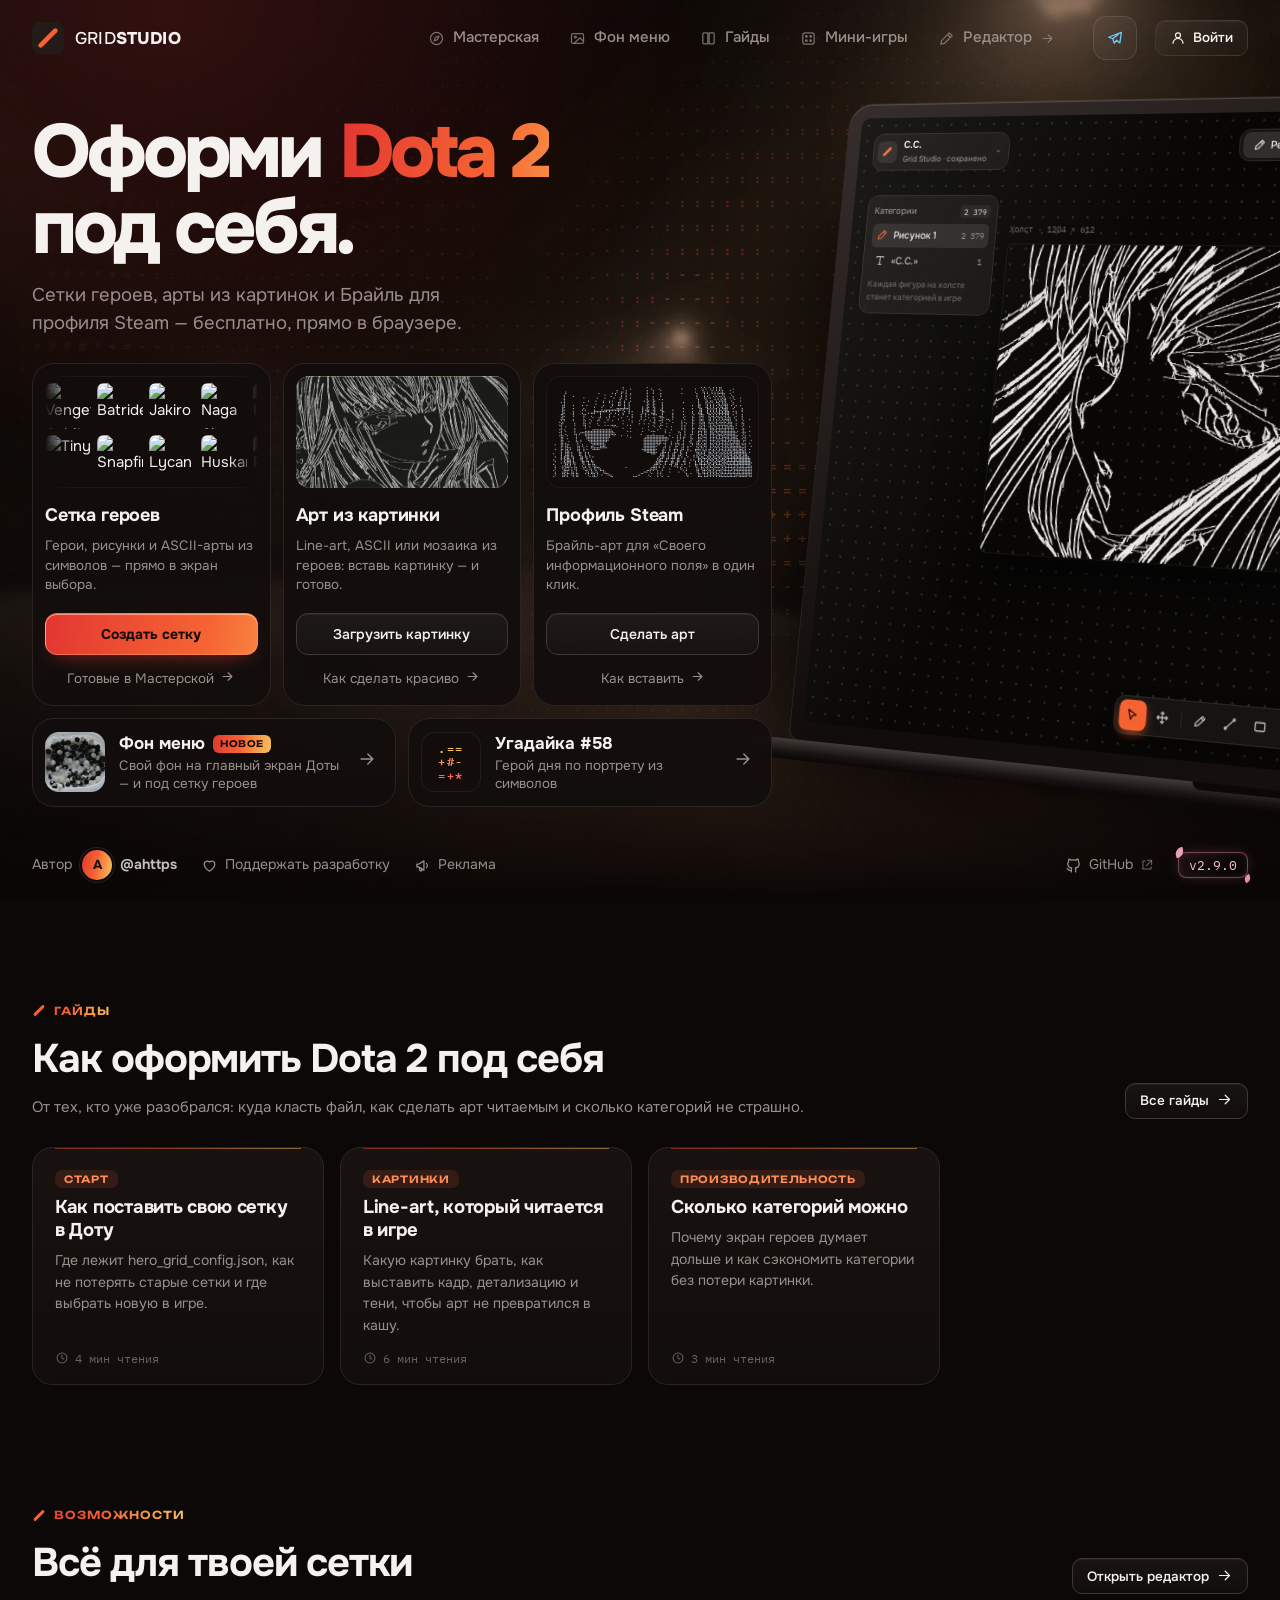
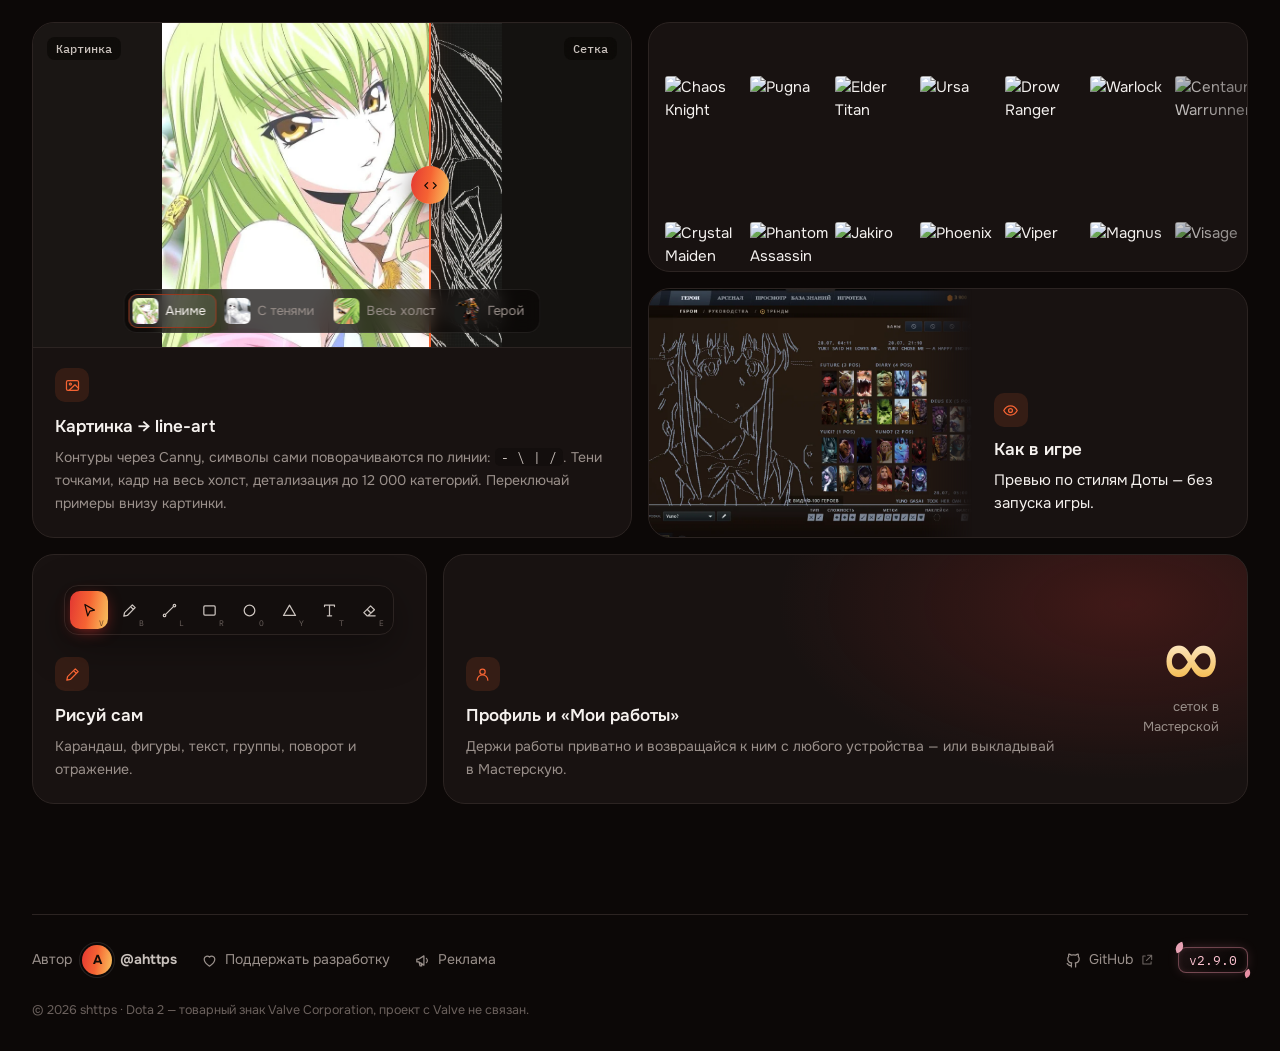
==== index.html @ 9828fe67 "Фон меню: новый дизайн в стиле сайта — шаги в шапке, наклон и свет экрана, живая зона для файла, ани" ====
<!doctype html>
<html lang="ru">
<head>
<meta charset="utf-8">
<meta name="viewport" content="width=device-width, initial-scale=1">
<title>Grid Studio — оформи Dota 2 под себя</title>
<meta name="description" content="Grid Studio — сетки героев Dota 2, арты из картинок и Брайль для профиля Steam. Бесплатно, прямо в браузере. Мастерская сеток и фонов от игроков, гайды и «Угадайка» героя дня.">
<meta name="theme-color" content="#0e0a09">
<meta property="og:title" content="Grid Studio — оформи Dota 2 под себя">
<meta property="og:description" content="Сетки героев, line-art из картинок, Мастерская сеток и фонов, гайды и «Угадайка» героя дня.">
<meta property="og:type" content="website">
<meta property="og:image" content="https://shttps.github.io/GridPainter/docs/ingame.webp">
<link rel="icon" href="logo.svg" type="image/svg+xml">
<link rel="preload" href="docs/hero-art.webp" as="image" fetchpriority="high">
<link rel="preconnect" href="https://fonts.googleapis.com">
<link rel="stylesheet" href="https://fonts.googleapis.com/css2?family=Onest:wght@400;500;600;700;800&family=IBM+Plex+Mono:wght@400;500;600;700&family=Unbounded:wght@500;600;700&display=swap">
<link rel="stylesheet" href="site.css?v=60">
</head>
<body data-page="home">

<!-- первый экран: слева заголовок и разделы сайта, справа — редактор на наклонённом ноутбуке -->
<section class="landing" id="hero">
  <!-- фон: видео (фон из Мастерской «На главную» или туман), цветные сполохи темы, поле ASCII-символов, которое переливается волнами и светится у курсора, зерно, виньетка -->
  <div class="hero-bg" aria-hidden="true">
    <div class="bg-media" id="heroMedia"><video src="docs/hero-bg.webm" poster="docs/hero-bg.webp" muted loop playsinline preload="none"></video></div>
    <div class="aurora au-1"></div><div class="aurora au-2"></div><div class="aurora au-3"></div>
    <canvas class="bg-glyphs" id="bgGlyphs"></canvas>
    <div class="bg-grain"></div>
    <div class="bg-vignette"></div>
  </div>

  <div class="wrap landing-grid">
    <div class="landing-copy">
      <h1><span class="w">Оформи</span> <span class="w grad">Dota&nbsp;2</span><br><span class="w">под</span> <span class="w">себя.</span></h1>
      <p class="lead">Сетки героев, арты из картинок и Брайль для профиля Steam — бесплатно, прямо в браузере.</p>

      <div class="fcards">
        <article class="fcard" style="--d:.35s">
          <div class="fc-media fc-faces-grid" id="fcFacesGrid" aria-hidden="true"></div>
          <b>Сетка героев</b>
          <span>Герои, рисунки и ASCII-арты из символов — прямо в экран выбора.</span>
          <a class="btn primary block" href="editor.html">Создать сетку</a>
          <a class="fc-more" href="workshop.html">Готовые в Мастерской <span data-icon="arrow"></span></a>
        </article>
        <article class="fcard" style="--d:.42s">
          <div class="fc-media fc-lineart" id="fcLineart" aria-hidden="true"><span class="fl-slide on"><img src="docs/art-cc-src.webp" alt=""><img class="out" src="docs/art-cc-out.webp" alt=""></span><span class="fl-slide"><img src="docs/art-white-src.webp" alt="" loading="lazy"><img class="out" src="docs/art-white-out.webp" alt="" loading="lazy"></span><span class="fl-slide"><img src="docs/lineart-src.webp" alt="" loading="lazy"><img class="out" src="docs/lineart-out.webp" alt="" loading="lazy"></span><span class="fl-slide"><img src="docs/art-u1-src.webp" alt="" loading="lazy"><img class="out" src="docs/art-u1-out.webp" alt="" loading="lazy"></span><span class="fl-slide"><img src="docs/art-u2-src.webp" alt="" loading="lazy"><img class="out" src="docs/art-u2-out.webp" alt="" loading="lazy"></span><span class="fl-slide"><img src="docs/art-u3-src.webp" alt="" loading="lazy"><img class="out" src="docs/art-u3-out.webp" alt="" loading="lazy"></span><span class="fl-slide"><img src="docs/art-u4-src.webp" alt="" loading="lazy"><img class="out" src="docs/art-u4-out.webp" alt="" loading="lazy"></span><span class="fl-slide"><img src="docs/art-u5-src.webp" alt="" loading="lazy"><img class="out" src="docs/art-u5-out.webp" alt="" loading="lazy"></span></div>
          <b>Арт из картинки</b>
          <span>Line-art, ASCII или мозаика из героев: вставь картинку — и готово.</span>
          <a class="btn block" href="editor.html?import">Загрузить картинку</a>
          <a class="fc-more" href="guides.html#lineart">Как сделать красиво <span data-icon="arrow"></span></a>
        </article>
        <article class="fcard" style="--d:.49s">
          <div class="fc-media fc-braille" aria-hidden="true"><canvas id="fcBraille"></canvas></div>
          <b>Профиль Steam</b>
          <span>Брайль-арт для «Своего информационного поля» в один клик.</span>
          <a class="btn block" href="editor.html?steam">Сделать арт</a>
          <a class="fc-more" href="guides.html#steam">Как вставить <span data-icon="arrow"></span></a>
        </article>
      </div>

      <!-- вторая строка панелей: новое — фоны главного меню — и «Угадайка» дня -->
      <div class="frow">
        <a class="fwide" href="background.html" style="--d:.56s">
          <span class="wc-art wc-bg" id="wcBg" aria-hidden="true"></span>
          <span class="wc-text"><b>Фон меню <em>новое</em></b><small>Свой фон на главный экран Доты — и под сетку героев</small></span>
          <span class="wc-go" data-icon="arrow"></span>
        </a>
        <a class="fwide" href="game.html" id="gameCard" style="--d:.62s">
          <span class="wc-art gc-art" aria-hidden="true"><i>.:+</i><i>=#@</i><i>-*%</i></span>
          <span class="wc-text"><b id="gameTitle">Угадайка</b><small id="gameSub">Герой дня по портрету из символов</small></span>
          <span class="wc-go" data-icon="arrow"></span>
        </a>
      </div>
    </div>

    <div class="landing-device" id="scene">
      <div class="laptop">
        <div class="lt-lid">
          <!-- экран: редактор в его нынешнем виде, собранный разметкой (чёткий на любом экране и в цветах темы) -->
          <div class="lt-screen">
            <div class="mock" id="mock" role="img" aria-label="Редактор Grid Studio: line-art из аниме-арта на холсте сетки героев, 11 821 категория">
              <div class="mk-label">Холст · 1204 × 612</div>
              <div class="mk-sheet"><img src="docs/hero-art.webp" alt="" width="1686" height="857" fetchpriority="high"><i class="mk-scan"></i></div>
              <div class="mk-pill mk-brand"><i class="mk-logo"></i><span><b>C.C.</b><small>Grid Studio · <em>сохранено</em></small></span><i class="mk-chev" data-icon="chev"></i></div>
              <div class="mk-pill mk-seg"><span class="on" data-icon="pencil">Редактор</span><span data-icon="eye">В игре</span></div>
              <div class="mk-right"><span class="mk-pill mk-sq" data-icon="search"></span><span class="mk-pill mk-btn" data-icon="upload">В Мастерскую</span><span class="mk-btn pri" data-icon="download">Экспорт</span></div>
              <div class="mk-pill mk-layers">
                <div class="mk-h">Категории <b id="mkCount">0</b></div>
                <div class="mk-row on" data-icon="pencil">Рисунок 1<b id="mkCount2">0</b></div>
                <div class="mk-row" data-icon="text">«C.C.»<b>1</b></div>
                <p>Каждая фигура на холсте станет категорией в игре</p>
              </div>
              <div class="mk-pill mk-insp">
                <div class="mk-h">Импорт · Line-art</div>
                <div class="mk-chips"><span>2k</span><span>5k</span><span>8k</span><span class="on">12k</span></div>
                <div class="mk-sl"><span>Сглаживание</span><i style="--v:.42"></i></div>
                <div class="mk-sl"><span>Резкость</span><i style="--v:.3"></i></div>
                <div class="mk-sl"><span>Тени точками</span><i style="--v:0"></i></div>
                <div class="mk-add" data-icon="plus">Добавить на холст</div>
              </div>
              <div class="mk-pill mk-dock"><span class="on" data-icon="cursor"></span><span data-icon="hand"></span><b></b><span data-icon="pencil"></span><span data-icon="line"></span><span data-icon="rect"></span><span data-icon="ellipse"></span><span data-icon="triangle"></span><span data-icon="eraser"></span><b></b><span data-icon="text"></span><span data-icon="heroes"></span></div>
            </div>
          </div>
        </div>
        <div class="lt-base"></div>
      </div>
      <a class="random-grid" id="randomGrid" href="workshop.html" hidden></a>
    </div>
  </div>

  <a class="hero-credit" id="heroCredit" hidden></a>
  <div class="wrap bottom-bar" data-bottom-bar></div>
</section>

<!-- сетки игроков — живой контент сайта -->
<section class="section wrap" id="community">
  <div class="section-head" data-reveal>
    <div><span class="kicker">Мастерская</span><h2>Свежие сетки игроков</h2><p>Открой любую в редакторе, доработай под себя — или выложи свою.</p></div>
    <div class="head-actions">
      <a class="btn sm" href="editor.html?publish"><span data-icon="upload"></span>Выложить свою</a>
      <a class="btn sm" href="workshop.html">Вся Мастерская <span data-icon="arrow"></span></a>
    </div>
  </div>
  <div class="cards" id="latest"></div>
</section>

<section class="section wrap">
  <div class="section-head" data-reveal>
    <div><span class="kicker">Гайды</span><h2>Как оформить Dota 2 под себя</h2><p>От тех, кто уже разобрался: куда класть файл, как сделать арт читаемым и сколько категорий не страшно.</p></div>
    <a class="btn sm" href="guides.html">Все гайды <span data-icon="arrow"></span></a>
  </div>
  <div class="guide-cards" id="guideTeaser"></div>
</section>

<section class="section wrap">
  <div class="section-head" data-reveal>
    <div><span class="kicker">Возможности</span><h2>Всё для твоей сетки</h2></div>
    <a class="btn sm" href="editor.html">Открыть редактор <span data-icon="arrow"></span></a>
  </div>
  <div class="bento">
    <article class="tile t-compare" data-reveal>
      <div class="compare" id="compare" style="--pos:50%">
        <img class="before" src="docs/art-cc-src.webp" alt="Исходная картинка" width="735" height="702" loading="lazy">
        <img class="after" src="docs/art-cc-out.webp" alt="Она же в виде line-art из символов сетки" width="980" height="936" loading="lazy">
        <div class="cmp-picks" id="cmpPicks" role="tablist" aria-label="Примеры артов">
          <button class="on" data-src="docs/art-cc-src.webp" data-out="docs/art-cc-out.webp" title="Контуры, 12k категорий"><img src="docs/art-cc-src.webp" alt="" loading="lazy">Аниме</button>
          <button data-src="docs/art-white-src.webp" data-out="docs/art-white-out.webp" title="Контуры и тени точками, 12k категорий"><img src="docs/art-white-src.webp" alt="" loading="lazy">С тенями</button>
          <button data-src="docs/art-cc2-src.webp" data-out="docs/hero-art.webp" title="Кадр на весь холст 1204 × 612, 12k категорий"><img src="docs/art-cc2-src.webp" alt="" loading="lazy">Весь холст</button>
          <button data-src="docs/lineart-src.webp" data-out="docs/lineart-out.webp" title="Рендер героя"><img src="docs/lineart-src.webp" alt="" loading="lazy">Герой</button>
        </div>
        <span class="cmp-line"><span class="cmp-knob" data-icon="swap"></span></span>
        <span class="cmp-tag l">Картинка</span><span class="cmp-tag r">Сетка</span>
        <input type="range" min="0" max="100" value="50" aria-label="Сравнить картинку и результат">
      </div>
      <div class="tile-text"><span class="tile-ico" data-icon="image"></span><b>Картинка → line-art</b><span>Контуры через Canny, символы сами поворачиваются по линии: <code>- \ | /</code>. Тени точками, кадр на весь холст, детализация до 12 000 категорий. Переключай примеры внизу картинки.</span></div>
    </article>
    <article class="tile t-mosaic" data-reveal style="--d:.08s">
      <div class="mosaic" id="mosaic" aria-hidden="true"></div>
      <div class="tile-text"><span class="tile-ico" data-icon="grid"></span><b>Мозаика из героев</b><span>Каждая клетка — портрет, подобранный по цвету.</span></div>
    </article>
    <article class="tile t-ingame" data-reveal style="--d:.16s">
      <!-- экран «Герои» Доты разметкой; в центре — случайные работы из Мастерской (сменяют друг друга), пока они грузятся или Мастерская молчит — снимок из игры -->
      <div class="tile-img ig" id="igView" aria-hidden="true">
        <img class="ig-fallback" src="docs/ingame.webp" alt="" loading="lazy">
        <div class="ig-screen">
          <div class="ig-top"><i class="ig-logo"></i><span class="on">ГЕРОИ</span><span>АРСЕНАЛ</span><span>ПРОСМОТР</span><span>БАЗА ЗНАНИЙ</span><span>ИГРОТЕКА</span></div>
          <div class="ig-crumbs"><span>ГЕРОИ</span><i>/</i><span>РУКОВОДСТВА</span><i>/</i><span>ТРЕНДЫ</span></div>
          <div class="ig-bans"><small>БАНЫ</small><i></i><i></i><i></i><i></i></div>
          <div class="ig-stage" id="igStage"></div>
          <div class="ig-hidden" id="igHidden" hidden></div>
          <div class="ig-bar"><span class="ig-sort"><small>СОРТИРОВКА:</small><b>Моя сетка</b></span><span class="ig-filters"><small>ТИП</small><small>СЛОЖНОСТЬ</small><small>МЕТКИ</small><small>НАКЛЕЙКИ</small></span></div>
          <div class="ig-slots"><i></i><i></i><i></i><i></i><i></i></div>
          <div class="ig-chat">(Группа): Введите сообщение или символ «/» для команд</div>
          <div class="ig-play">ИГРАТЬ</div>
        </div>
      </div>
      <div class="tile-text"><span class="tile-ico" data-icon="eye"></span><b>Как в игре</b><span>Превью по стилям Доты — без запуска игры.</span><a class="ig-cap" id="igCap" hidden></a></div>
    </article>
    <article class="tile t-tools" data-reveal style="--d:.08s">
      <div class="tools" id="toolsDemo" aria-hidden="true">
        <i class="tools-ind"></i>
        <span class="on" data-icon="cursor"><kbd>V</kbd></span><span data-icon="pencil"><kbd>B</kbd></span><span data-icon="line"><kbd>L</kbd></span><span data-icon="rect"><kbd>R</kbd></span><span data-icon="ellipse"><kbd>O</kbd></span><span data-icon="triangle"><kbd>Y</kbd></span><span data-icon="text"><kbd>T</kbd></span><span data-icon="eraser"><kbd>E</kbd></span>
      </div>
      <div class="tile-text"><span class="tile-ico" data-icon="brush"></span><b>Рисуй сам</b><span>Карандаш, фигуры, текст, группы, поворот и отражение.</span></div>
    </article>
    <article class="tile t-catalog" data-reveal style="--d:.16s">
      <div class="big-num"><b id="catNum">—</b><span>сеток в Мастерской</span></div>
      <div class="tile-text"><span class="tile-ico" data-icon="user"></span><b>Профиль и «Мои работы»</b><span>Держи работы приватно и возвращайся к ним с любого устройства — или выкладывай в Мастерскую.</span></div>
      <a class="tile-link" href="workshop.html" aria-label="Открыть Мастерскую"></a>
    </article>
  </div>
</section>

<footer class="wrap site-foot">
  <div class="bottom-bar" data-bottom-bar></div>
  <span class="foot-note">© 2026 shttps · Dota 2 — товарный знак Valve Corporation, проект с Valve не связан.</span>
</footer>

<div class="modal-root" id="modalRoot"></div>
<div class="toasts" id="toasts"></div>
<script src="heroes.js?v=37"></script>
<script src="config.js?v=41"></script>
<script src="auth.js?v=38"></script>
<script src="gridrender.js?v=37"></script>
<script src="catalog-api.js?v=43"></script>
<script src="braille-arts.js?v=1"></script>
<script src="achievements.js?v=2"></script>
<script src="site.js?v=75"></script>
</body>
</html>
---- site.css ----
/* Dota 2 Grid Studio — сайт: главная, каталог, гайды, «Угадайка», профиль.
   Тёмный «графит» и градиент «Огня» из трёх цветов (c1 → c2 → c3). */
:root {
  --h: 35;                                  /* оттенок графита */
  --c1: oklch(0.6 0.21 27);                 /* кровавый красный */
  --c2: oklch(0.68 0.19 38);                /* оранжевый штрих */
  --c3: oklch(0.84 0.13 82);                /* золото */
  --accent-hi: oklch(0.76 0.16 45);
  --accent-line: oklch(0.47 0.13 36);
  --accent-ink: #160b07;
  --bg: oklch(0.14 0.008 var(--h));
  --bg-2: oklch(0.17 0.009 var(--h));
  --card: oklch(0.19 0.01 var(--h));
  --card-2: oklch(0.235 0.011 var(--h));
  --line: oklch(0.27 0.012 var(--h));
  --line-strong: oklch(0.35 0.014 var(--h));
  --ink: oklch(0.96 0.006 60);
  --ink-2: oklch(0.82 0.012 60);
  --muted: oklch(0.66 0.014 50);
  --faint: oklch(0.5 0.014 45);
  --dot: oklch(0.32 0.014 var(--h));
  --red: var(--c1);
  --accent: var(--c2);
  --gold: var(--c3);
  --accent-soft: color-mix(in oklab, var(--c2) 13%, transparent);
  --grad: linear-gradient(100deg, var(--c1) 0%, var(--c2) 48%, var(--c3) 100%);
  --heart: oklch(0.7 0.19 15);
  --ok: oklch(0.78 0.15 150);
  --danger: oklch(0.68 0.17 30);
  --r: 16px;
  --nav-h: 76px;
  --ease: cubic-bezier(.2, .8, .2, 1);
  --spring: cubic-bezier(.34, 1.4, .64, 1);
  --font: "Onest", "Segoe UI", system-ui, sans-serif;
  --mono: "IBM Plex Mono", "JetBrains Mono", Consolas, monospace;
  --disp: "Unbounded", "Onest", "Segoe UI", sans-serif;      /* заглавные метки: «Мозаика · 3 302 категории», «Мастерская», бейджи */
  color-scheme: dark;
}
* { box-sizing: border-box; }
[hidden] { display: none !important; }
html { background: var(--bg); scroll-behavior: smooth; }
body { margin: 0; min-height: 100vh; background: var(--bg); color: var(--ink); font: 15px/1.55 var(--font); -webkit-font-smoothing: antialiased; overflow-x: hidden; }
a { color: inherit; }
button, input, select, textarea { font: inherit; color: inherit; }
button:focus { outline: none; }
:focus-visible { outline: 2px solid var(--accent); outline-offset: 3px; border-radius: 6px; }
::selection { background: color-mix(in oklab, var(--c1) 40%, transparent); }
@media (prefers-reduced-motion: reduce) { html { scroll-behavior: auto; } *, *::before, *::after { animation-duration: .01ms !important; animation-iteration-count: 1 !important; transition-duration: .01ms !important; } }
.wrap { width: min(1240px, 100% - 64px); margin: 0 auto; }
.i { width: 17px; height: 17px; flex: none; fill: none; stroke: currentColor; stroke-width: 1.75; stroke-linecap: round; stroke-linejoin: round; }

/* ---------- знак ---------- */
.mk-bg { fill: #221b18; }
.mk-dot { fill: oklch(0.55 0.02 45); }
.mk-stroke { stroke: var(--accent); stroke-linecap: round; fill: none; }

/* ---------- меню сверху: знак слева, разделы и вход справа; при прокрутке — стеклянная полоса ---------- */
.navbar { position: fixed; z-index: 50; top: 0; left: 0; right: 0; border-bottom: 1px solid transparent; animation: navIn .7s var(--ease) both; transition: background .3s, border-color .3s, box-shadow .3s; }
@keyframes navIn { from { opacity: 0; transform: translateY(-14px); } }
.navbar.scrolled { background: oklch(0.14 0.007 var(--h) / .86); -webkit-backdrop-filter: blur(18px) saturate(1.4); backdrop-filter: blur(18px) saturate(1.4); border-bottom-color: oklch(1 0 0 / .07); box-shadow: 0 12px 40px -24px rgba(0, 0, 0, .9); }
/* тонкая полоска градиента Доты по нижнему краю, когда меню прилипло */
.navbar::after { content: ""; position: absolute; left: 0; right: 0; bottom: -1px; height: 1px; background: linear-gradient(90deg, transparent, color-mix(in oklab, var(--c1) 50%, transparent), color-mix(in oklab, var(--c3) 40%, transparent), transparent); opacity: 0; transition: opacity .3s; }
.navbar.scrolled::after { opacity: 1; }
.nav-pill { position: relative; display: flex; align-items: center; gap: 10px; width: min(1320px, 100% - 64px); height: var(--nav-h); margin: 0 auto; transition: height .3s var(--ease); }
.navbar.scrolled .nav-pill { height: 62px; }
.logo { display: flex; align-items: center; gap: 11px; text-decoration: none; font: 500 17px/1 var(--font); letter-spacing: .01em; text-transform: uppercase; white-space: nowrap; }
.logo b { font-weight: 800; }
.logo svg { width: 32px; height: 32px; flex: none; overflow: visible; transition: transform .55s var(--spring), filter .4s var(--ease); }
.logo .mk-bg { transition: fill .4s var(--ease); }
.logo .mk-stroke { stroke-width: 7; stroke-dasharray: 32; animation: strokeIn .8s var(--ease) .3s both; transition: stroke .4s; }
/* наведение на логотип: знак подпрыгивает с поворотом и загорается, штрих перерисовывается, по надписи пробегает блик */
.logo:hover svg { transform: rotate(-14deg) scale(1.14); filter: drop-shadow(0 0 12px color-mix(in oklab, var(--accent) 60%, transparent)); }
.logo:hover .mk-bg { fill: #2e221c; }
.logo:hover .mk-stroke { stroke: var(--accent-hi); animation: strokeRedraw .6s var(--ease); }
.logo:active svg { transform: rotate(-14deg) scale(1.02); transition-duration: .15s; }
.logo span { background: linear-gradient(100deg, var(--ink) 42%, var(--accent-hi) 50%, var(--ink) 58%) 100% 0 / 260% 100% no-repeat; -webkit-background-clip: text; background-clip: text; color: transparent; transition: letter-spacing .5s var(--ease); }
.logo:hover span { letter-spacing: .04em; animation: logoShine .9s var(--ease); }
@keyframes logoShine { from { background-position: 100% 0; } to { background-position: 0 0; } }
@media (prefers-reduced-motion: reduce) { .logo svg, .logo span { transition: none; animation: none !important; } .logo:hover svg { transform: none; } }
.nav-links { position: relative; display: flex; align-items: center; gap: 2px; margin-left: auto; }
.nav-links a { position: relative; z-index: 1; display: flex; align-items: center; gap: 8px; height: 40px; padding: 0 14px; border-radius: 11px; color: var(--muted); text-decoration: none; font-size: 15px; font-weight: 500; white-space: nowrap; transition: color .2s; }
.nav-links a .i { width: 17px; height: 17px; opacity: .75; transition: transform .35s var(--spring), color .2s, opacity .2s; }
.nav-links a:hover, .nav-links a[aria-current] { color: var(--ink); }
.nav-links a:hover .i { transform: rotate(-8deg) scale(1.1); opacity: 1; }
.nav-links a[aria-current] .i { color: var(--accent-hi); opacity: 1; }
.nav-links a.nav-studio .i:last-child { width: 15px; height: 15px; transform: none; transition: transform .25s var(--ease); }
.nav-links a.nav-studio:hover .i:last-child { transform: translateX(3px); }
/* подсветка переезжает под ссылку под курсором и возвращается к текущей странице */
.nav-hl { position: absolute; z-index: 0; left: 0; top: 0; height: 40px; width: 0; border-radius: 11px; background: oklch(1 0 0 / .06); opacity: 0; transition: transform .45s var(--spring), width .45s var(--spring), opacity .2s; pointer-events: none; }
.nav-hl::after { content: ""; position: absolute; left: 32%; right: 32%; bottom: -6px; height: 2px; border-radius: 2px; background: var(--grad); box-shadow: 0 0 10px color-mix(in oklab, var(--c2) 80%, transparent); }
.nav-badge { min-width: 20px; height: 18px; padding: 0 6px; display: inline-grid; place-items: center; border-radius: 9px; background: var(--accent-soft); color: var(--accent-hi); font: 600 9.5px var(--disp); letter-spacing: .02em; }
.nav-acc { display: flex; align-items: center; margin-left: 8px; }
/* Telegram: чат и новости — таблетка в тон меню, рядом с «Войти» */
.nav-tg { display: inline-flex; align-items: center; gap: 9px; height: 44px; padding: 0 14px; margin-left: 14px; border-radius: 13px; border: 1px solid oklch(1 0 0 / .1); background: oklch(1 0 0 / .035); color: var(--ink-2); text-decoration: none; font-size: 14.5px; font-weight: 550; white-space: nowrap; transition: border-color .2s, background .2s, color .2s, transform .25s var(--spring); }
.nav-tg .i { width: 18px; height: 18px; color: oklch(0.8 0.11 232); transition: transform .35s var(--spring); }
.nav-tg:hover { color: var(--ink); border-color: oklch(0.8 0.11 232 / .45); background: oklch(0.8 0.11 232 / .09); transform: translateY(-1px); }
.nav-tg:hover .i { transform: translate(2px, -2px) rotate(-8deg); }
@media (max-width: 1360px) { .nav-tg { padding: 0; width: 44px; justify-content: center; } .nav-tg span { display: none; } }
.nav-acc .btn .i { width: 16px; height: 16px; }
.nav-login { height: 44px; padding: 0 20px; border-radius: 13px; background: oklch(0.2 0.009 var(--h) / .8); border-color: oklch(1 0 0 / .12); font-weight: 600; font-size: 15px; }
.nav-user { display: flex; align-items: center; gap: 9px; height: 44px; padding: 0 16px 0 5px; border-radius: 99px; border: 1px solid oklch(1 0 0 / .1); background: oklch(1 0 0 / .04); color: var(--ink); text-decoration: none; font-size: 14.5px; font-weight: 600; transition: border-color .2s, background .2s; }
.nav-user:hover, .nav-user.on { border-color: var(--accent-line); background: var(--accent-soft); }
.nav-user .ava { width: 34px; height: 34px; }
.nav-user .nav-nick { max-width: 140px; overflow: hidden; text-overflow: ellipsis; white-space: nowrap; }
.nav-burger { display: none; width: 44px; height: 44px; border: 0; border-radius: 12px; background: oklch(1 0 0 / .06); cursor: pointer; flex-direction: column; align-items: center; justify-content: center; gap: 5px; }
.nav-burger i { display: block; width: 16px; height: 1.75px; border-radius: 2px; background: var(--ink); transition: transform .3s var(--ease); }
.navbar.open .nav-burger i:first-child { transform: translateY(3.4px) rotate(45deg); }
.navbar.open .nav-burger i:last-child { transform: translateY(-3.4px) rotate(-45deg); }
/* аватар: картинка или первая буква ника на градиенте */
.ava, .sh-ava, .pf-ava { position: relative; display: inline-grid; place-items: center; flex: none; width: 32px; height: 32px; border-radius: 50%; overflow: hidden; background: var(--grad); color: var(--accent-ink); font-weight: 750; font-size: 13px; }
.ava img, .sh-ava img, .pf-ava img { width: 100%; height: 100%; object-fit: cover; display: block; }

/* ---------- кнопки ---------- */
.btn { display: inline-flex; align-items: center; justify-content: center; gap: 9px; height: 42px; padding: 0 18px; border-radius: 12px; border: 1px solid var(--line-strong); background: linear-gradient(180deg, oklch(1 0 0 / .05), oklch(1 0 0 / .02)); color: var(--ink); font-size: 14px; font-weight: 550; line-height: 1; text-decoration: none; cursor: pointer; white-space: nowrap; box-shadow: inset 0 1px 0 oklch(1 0 0 / .05); transition: background .15s, border-color .15s, transform .2s var(--spring), box-shadow .25s, color .15s; }
.btn:hover { background: linear-gradient(180deg, oklch(1 0 0 / .09), oklch(1 0 0 / .04)); border-color: oklch(0.5 0.016 40); transform: translateY(-1px); }
.btn:active { transform: translateY(0) scale(.98); }
.btn:focus-visible { outline: 2px solid var(--accent-hi); outline-offset: 3px; border-radius: 12px; }
.btn.primary { position: relative; background: var(--grad); background-size: 160% 100%; background-position: 0 0; color: var(--accent-ink); border-color: oklch(0.78 0.14 50 / .55); font-weight: 700;
  box-shadow: inset 0 1px 0 oklch(1 0.05 80 / .45), 0 8px 22px -12px color-mix(in oklab, var(--c1) 90%, transparent); transition: background-position .5s var(--ease), transform .2s var(--spring), box-shadow .25s; }
.btn.primary:hover { background: var(--grad); background-size: 160% 100%; background-position: 100% 0; border-color: oklch(0.85 0.13 60 / .7); box-shadow: inset 0 1px 0 oklch(1 0.05 80 / .55), 0 12px 28px -10px color-mix(in oklab, var(--c1) 100%, transparent); transform: translateY(-1px); }
.btn.primary:active { transform: translateY(0) scale(.98); }
.btn.glass { background: oklch(1 0 0 / .045); border-color: oklch(1 0 0 / .1); -webkit-backdrop-filter: blur(10px); backdrop-filter: blur(10px); }
.btn.glass:hover { background: oklch(1 0 0 / .08); border-color: oklch(1 0 0 / .18); }
.btn.sm { height: 36px; padding: 0 14px; font-size: 13.5px; border-radius: 10px; gap: 7px; }
.btn.ghost { border-color: transparent; background: transparent; }
.btn.ghost:hover { background: oklch(1 0 0 / .05); }
.btn:disabled { opacity: .45; pointer-events: none; }
.btn.on { color: var(--heart); border-color: oklch(0.7 0.19 15 / .4); background: oklch(0.7 0.19 15 / .08); }
.btn .ico-box { display: grid; place-items: center; width: 24px; height: 24px; border-radius: 7px; transition: transform .35s var(--spring); }
.btn:hover .ico-box { transform: rotate(-8deg) scale(1.08); }
.btn.primary .ico-box { background: oklch(0.2 0.05 30 / .16); }
.btn:not(.primary) .ico-box { background: oklch(1 0 0 / .07); }
.btn .i { transition: transform .25s var(--ease); }
.btn:hover > .i:last-child:not(:first-child) { transform: translateX(3px); }

/* ---------- первый экран: слева заголовок и разделы, справа ноутбук с редактором ---------- */
.landing { position: relative; min-height: max(760px, 100vh); display: flex; flex-direction: column; padding-top: var(--nav-h); overflow: hidden; }
.hero-bg { position: absolute; inset: 0; pointer-events: none; overflow: hidden; }
/* фон: сполохи цветов «Огня», поле ASCII-символов (рисует site.js), зерно и виньетка.
   Сполохи — радиальные градиенты без filter: blur: их двигает видеокарта, перерисовки нет. */
.aurora { position: absolute; border-radius: 50%; will-change: transform; }
.au-1 { width: 1100px; height: 900px; left: -380px; top: -440px; background: radial-gradient(closest-side, var(--c1), transparent); opacity: .3; animation: auA 18s ease-in-out infinite alternate; }
.au-2 { width: 920px; height: 760px; right: -320px; top: -6%; background: radial-gradient(closest-side, var(--c3), transparent); opacity: .16; animation: auB 23s ease-in-out infinite alternate; }
.au-3 { width: 1300px; height: 720px; left: 18%; bottom: -440px; background: radial-gradient(closest-side, var(--c2), transparent); opacity: .2; animation: auC 27s ease-in-out infinite alternate; }
@keyframes auA { to { transform: translate(160px, 110px) scale(1.18); } }
@keyframes auB { to { transform: translate(-140px, 160px) scale(1.25); } }
@keyframes auC { to { transform: translate(-180px, -60px) scale(1.1); } }
/* видео под всем фоном: фон из Мастерской «На главную» или туман (docs/hero-bg.webm). Любой ролик
   тонируется под тему — тёплый графит, приглушено, слева темнее, чтобы заголовок читался. */
.bg-media { position: absolute; inset: 0; background: var(--bg); }
.bg-media > video, .bg-media > img { position: absolute; inset: 0; width: 100%; height: 100%; object-fit: cover; opacity: 0; transition: opacity 1.6s var(--ease);
  filter: grayscale(.4) sepia(.55) hue-rotate(-16deg) saturate(1.7) brightness(var(--bgk, .95)) contrast(1.2); }
.bg-media > .on { opacity: 1; }
/* фон из Мастерской: чуть размыт, чтобы мелкие детали не спорили с заголовком; увеличен — края размытия за экраном */
.bg-media > .feat { filter: grayscale(.4) sepia(.55) hue-rotate(-16deg) saturate(1.5) brightness(var(--bgk, .45)) contrast(1.15) blur(2px); transform: scale(1.03); }
.bg-media::after { content: ""; position: absolute; inset: 0;
  background: linear-gradient(90deg, oklch(0.14 0.008 var(--h) / .78) 0%, oklch(0.14 0.008 var(--h) / .35) 45%, transparent 75%),
    linear-gradient(180deg, oklch(0.14 0.008 var(--h) / .5) 0%, transparent 22%); }
/* сполохи над видео — тише, иначе красный забивает картинку */
.bg-media ~ .au-1 { opacity: .18; }
.bg-media ~ .au-2 { opacity: .1; }
.bg-media ~ .au-3 { opacity: .12; }
.hero-credit { position: absolute; z-index: 4; right: 24px; top: calc(var(--nav-h) + 6px); display: flex; align-items: center; gap: 6px; max-width: min(360px, 60vw); padding: 5px 11px; border-radius: 99px; background: oklch(0.14 0.008 var(--h) / .6); border: 1px solid oklch(1 0 0 / .07); color: var(--muted); font-size: 12px; text-decoration: none; backdrop-filter: blur(8px); animation: fade .6s var(--ease) both; transition: color .2s, border-color .2s; }
.hero-credit span { overflow: hidden; text-overflow: ellipsis; white-space: nowrap; }
.hero-credit .i { width: 14px; height: 14px; }
.hero-credit:hover { color: var(--ink); border-color: var(--accent-line); }
/* затухание к краям считает сам site.js — CSS-маска на анимированном холсте дорогая */
.bg-glyphs { position: absolute; inset: 0; width: 100%; height: 100%; }
/* зерно неподвижное и без mix-blend-mode: иначе браузер пересчитывает смешивание каждый кадр фона */
.bg-grain { position: absolute; inset: 0; opacity: .035; pointer-events: none;
  background-image: url("data:image/svg+xml,%3Csvg xmlns='http://www.w3.org/2000/svg' width='180' height='180'%3E%3Cfilter id='n'%3E%3CfeTurbulence type='fractalNoise' baseFrequency='.85' numOctaves='3' stitchTiles='stitch'/%3E%3C/filter%3E%3Crect width='100%25' height='100%25' filter='url(%23n)'/%3E%3C/svg%3E");
  }
.bg-vignette { position: absolute; inset: 0; background: radial-gradient(ellipse 130% 100% at 50% 35%, transparent 60%, oklch(0.09 0.008 var(--h) / .85)), linear-gradient(180deg, transparent 78%, var(--bg)); }
/* заголовок: градиент темы медленно переливается */
.landing h1 .grad { background-image: linear-gradient(100deg, var(--c1), var(--c2), var(--c3), var(--c2), var(--c1)); background-size: 300% 100%; animation: wordIn .8s var(--ease) .08s both, shine 9s ease-in-out 1s infinite alternate; }
@keyframes shine { to { background-position: 100% 0; } }
.landing-grid { position: relative; z-index: 2; flex: 1; display: grid; grid-template-columns: minmax(0, 740px) minmax(0, 1fr); gap: 48px; align-items: center; width: min(1320px, 100% - 64px); }
.landing-copy { position: relative; z-index: 3; padding: 16px 0 0; }
.landing h1 { margin: 0 0 18px; font-size: clamp(46px, 5.9vw, 88px); line-height: .94; letter-spacing: -.055em; font-weight: 800; }
.landing h1 .w { display: inline-block; animation: wordIn .8s var(--ease) both; }
.landing h1 .w:nth-child(2) { animation-delay: .08s; }
.landing h1 .w:nth-child(4) { animation-delay: .16s; }
.landing h1 .w:nth-child(5) { animation-delay: .22s; }
.lead { margin: 0 0 26px; max-width: 480px; color: var(--muted); font-size: 18.5px; line-height: 1.5; animation: rise .7s var(--ease) .28s both; }
.grad { background: var(--grad); -webkit-background-clip: text; background-clip: text; color: transparent; padding-bottom: .06em; }
.btn.lg { height: 48px; padding: 0 22px; font-size: 15px; border-radius: 14px; }
.btn.lg:focus-visible { border-radius: 14px; }
.btn.block { width: 100%; }

/* панели разделов. Стекла (backdrop-filter) нет: под панелями анимированный фон, и размытие
   пересчитывалось бы каждый кадр — главная из-за этого и лагала. Вместо него плотный фон и «прожектор» за курсором. */
.fcards { display: grid; grid-template-columns: repeat(3, minmax(0, 1fr)); gap: 12px; }
.fcard, .fwide { position: relative; isolation: isolate; border-radius: 22px; background: oklch(0.17 0.008 var(--h) / .94); border: 1px solid var(--line);
  animation: rise .7s var(--ease) var(--d, .3s) both; transition: border-color .25s, transform .35s var(--ease), box-shadow .35s var(--ease); }
.fcard::before, .fwide::before { content: ""; position: absolute; z-index: -1; inset: 0; border-radius: inherit; pointer-events: none; opacity: var(--hov, 0);
  background: radial-gradient(260px circle at var(--mx, 50%) var(--my, 0%), color-mix(in oklab, var(--c2) 16%, transparent), transparent 70%); }
.fcard::after, .fwide::after { content: ""; position: absolute; inset: -1px; border-radius: inherit; padding: 1px; pointer-events: none; opacity: var(--hov, 0);
  background: radial-gradient(200px circle at var(--mx, 50%) var(--my, 0%), var(--c3), var(--c1) 45%, transparent 75%);
  -webkit-mask: linear-gradient(#000 0 0) content-box, linear-gradient(#000 0 0); -webkit-mask-composite: xor; mask-composite: exclude; }
.fcard:hover, .fwide:hover { border-color: oklch(0.32 0.014 var(--h)); transform: translateY(-4px); box-shadow: 0 26px 50px -30px color-mix(in oklab, var(--c1) 85%, transparent); }
.fcard { display: flex; flex-direction: column; gap: 6px; padding: 12px 12px 14px; }
.fc-media { position: relative; height: 112px; margin-bottom: 8px; border-radius: 14px; overflow: hidden; background: #120d0b; transition: transform .45s var(--ease); }
.fcard:hover .fc-media { transform: scale(1.025); }
.fc-media::after { content: ""; position: absolute; inset: 0; border-radius: inherit; box-shadow: inset 0 0 0 1px oklch(1 0 0 / .05); pointer-events: none; }
.fc-faces-grid { display: flex; flex-direction: column; justify-content: center; gap: 6px; padding: 0; -webkit-mask-image: linear-gradient(90deg, transparent, #000 14%, #000 86%, transparent); mask-image: linear-gradient(90deg, transparent, #000 14%, #000 86%, transparent); }
.ff-row { overflow: hidden; }
.ff-track { display: flex; gap: 6px; width: max-content; animation: ffRun 34s linear infinite; }
.ff-row:nth-child(2) .ff-track { animation-direction: reverse; animation-duration: 40s; }
.fc-faces-grid img { flex: none; width: 46px; height: 46px; object-fit: cover; object-position: 50% 15%; border-radius: 7px; filter: saturate(.85); transition: transform .3s var(--spring), filter .2s; }
@keyframes ffRun { to { transform: translateX(calc(-50% - 3px)); } }
@media (prefers-reduced-motion: reduce) { .ff-track { animation: none; } }
.fcard:hover .fc-faces-grid img { filter: none; }
.fc-faces-grid img:hover { transform: scale(1.12); }
/* арты по очереди (порядок случайный): сначала картинка, потом по ней проходит луч и остаётся line-art */
.fl-slide { position: absolute; inset: 0; opacity: 0; transition: opacity .7s var(--ease); }
.fl-slide.on { opacity: 1; }
.fl-slide img { position: absolute; inset: 0; width: 100%; height: 100%; object-fit: cover; object-position: 50% 22%; transition: transform .6s var(--ease); }
.fl-slide .out { clip-path: inset(0 100% 0 0); }
.fl-slide.on .out { animation: flWipe 4.8s var(--ease) forwards; }
.fl-slide::after { content: ""; position: absolute; top: 0; bottom: 0; left: 0; width: 2px; background: var(--accent-hi); box-shadow: 0 0 14px 2px var(--accent-hi); opacity: 0; }
.fl-slide.on::after { animation: flScan 4.8s var(--ease) forwards; }
.fcard:hover .fl-slide img { transform: scale(1.06); }
@keyframes flWipe { 0%, 14% { clip-path: inset(0 100% 0 0); } 58%, 100% { clip-path: inset(0 0 0 0); } }
@keyframes flScan { 0%, 13.9% { left: 0; opacity: 0; } 14% { left: 0; opacity: 1; } 58% { left: calc(100% - 2px); opacity: 1; } 58.1%, 100% { left: 0; opacity: 0; } }
@media (prefers-reduced-motion: reduce) { .fl-slide .out { animation: none; clip-path: none; } .fl-slide::after { display: none; } }
.fc-braille { display: block; }
.fc-braille canvas { position: absolute; inset: 0; display: block; width: 100%; height: 100%; }
.fcard > b { font-size: 18px; font-weight: 700; letter-spacing: -.01em; }
.fcard > span { flex: 1; margin-bottom: 12px; color: var(--muted); font-size: 13.5px; line-height: 1.45; }
.fc-more { display: flex; align-items: center; justify-content: center; gap: 6px; margin-top: 8px; color: var(--muted); font-size: 13.5px; text-decoration: none; transition: color .15s; }
.fc-more .i { width: 15px; height: 15px; order: 2; transition: transform .25s var(--ease); }
.fc-more:hover { color: var(--ink); }
.fc-more:hover .i { transform: translateX(3px); }

/* вторая строка: две широкие панели — фоны меню и «Угадайка» дня */
.frow { display: grid; grid-template-columns: repeat(2, minmax(0, 1fr)); gap: 12px; margin-top: 12px; }
.fwide { display: flex; align-items: center; gap: 14px; min-width: 0; padding: 12px 18px 12px 12px; text-decoration: none; }
.wc-art { position: relative; display: grid; place-content: center; flex: none; width: 60px; height: 60px; border-radius: 14px; overflow: hidden; background: #120d0b; box-shadow: inset 0 0 0 1px oklch(1 0 0 / .06); transition: transform .4s var(--spring); }
.fwide:hover .wc-art { transform: rotate(-4deg) scale(1.06); }
.wc-text { min-width: 0; }
.wc-text b { display: flex; align-items: center; gap: 8px; font-size: 17px; font-weight: 700; white-space: nowrap; }
.wc-text b em { padding: 2px 7px; border-radius: 6px; background: var(--grad); color: var(--accent-ink); font: 600 9px/1.5 var(--disp); font-style: normal; letter-spacing: .06em; text-transform: uppercase; }
.wc-text small { display: block; color: var(--muted); font-size: 13.5px; line-height: 1.35; }
.wc-go { margin-left: auto; color: var(--muted); }
.wc-go .i { width: 20px; height: 20px; transition: transform .25s var(--ease), color .2s; }
.fwide:hover .wc-go .i { transform: translateX(4px); color: var(--ink); }
/* мини-«главное меню»: небо переливается (сдвигается слой — без перерисовки), сверху и снизу полоски интерфейса */
.wc-sky { position: absolute; top: 0; bottom: 0; left: 0; width: 200%; background: linear-gradient(100deg, oklch(0.32 0.09 280), oklch(0.45 0.16 330) 25%, oklch(0.62 0.17 40) 50%, oklch(0.45 0.16 330) 75%, oklch(0.32 0.09 280)); animation: sky 7s linear infinite; }
@keyframes sky { to { transform: translateX(-50%); } }
.wc-hud { position: absolute; left: 7px; right: 7px; top: 7px; height: 5px; border-radius: 3px; background: oklch(0.12 0.01 40 / .7); }
.wc-bg img { position: absolute; inset: 0; width: 100%; height: 100%; object-fit: cover; opacity: 0; transform: scale(1.22); transition: opacity .8s, transform 4s linear; }
.wc-bg img.on { opacity: 1; transform: scale(1); }
.wc-hud.b { top: auto; bottom: 7px; left: 32px; height: 9px; background: oklch(0.6 0.15 145 / .9); }
.gc-art { font: 600 12px/1.15 var(--mono); color: var(--gold); letter-spacing: 1.5px; text-align: center; }
.gc-art i { font-style: normal; display: block; }
.gc-art i:nth-child(2) { color: var(--accent-hi); }
.gc-art i:nth-child(3) { color: oklch(0.7 0.18 30); }

/* ноутбук: наклонён к центру и уходит за правый край, чуть поворачивается за курсором */
.landing-device { position: relative; align-self: stretch; min-height: 560px; perspective: 2400px; }
.landing-device::before { content: ""; position: absolute; left: -10%; top: 0; width: 130%; height: 100%; border-radius: 50%; background: radial-gradient(closest-side, color-mix(in oklab, var(--c2) 60%, transparent), transparent); opacity: .3; }
.laptop { position: absolute; left: 0; top: 50%; width: 1000px; transform-style: preserve-3d; transform-origin: 0 50%;
  transform: translateY(-54%) rotateY(calc(-24deg + var(--mx, 0) * 5deg)) rotateX(calc(7deg - var(--my, 0) * 4deg)) rotateZ(2.5deg); transition: transform .8s var(--ease); animation: laptopIn 1.2s var(--ease) .25s both; }
@keyframes laptopIn { from { opacity: 0; translate: 80px 30px; } }
.lt-lid { padding: 14px 14px 18px; border-radius: 24px 24px 10px 10px; background: linear-gradient(150deg, oklch(0.31 0.012 var(--h)), oklch(0.16 0.008 var(--h)) 55%, oklch(0.2 0.009 var(--h)));
  box-shadow: 0 0 0 1px oklch(1 0 0 / .08), 0 1px 0 oklch(1 0 0 / .16) inset, -40px 60px 120px -30px rgba(0, 0, 0, .95); }
.lt-screen { position: relative; aspect-ratio: 16 / 10; border-radius: 10px; overflow: hidden; background: #0f0d0c; }
.lt-screen img { display: block; width: 100%; height: 100%; object-fit: cover; }
.lt-screen::after { content: ""; position: absolute; inset: 0; pointer-events: none; background: linear-gradient(115deg, oklch(1 0 0 / .08) 0%, transparent 32%, transparent 70%, rgba(0, 0, 0, .3)); }
.lt-base { position: relative; height: 20px; margin: 0 -46px; border-radius: 4px 4px 28px 28px; background: linear-gradient(180deg, oklch(0.36 0.012 var(--h)), oklch(0.2 0.009 var(--h)) 60%, oklch(0.13 0.007 var(--h))); box-shadow: 0 34px 60px -14px rgba(0, 0, 0, .95); }
.lt-base::before { content: ""; position: absolute; left: 50%; top: 0; width: 150px; height: 7px; margin-left: -75px; border-radius: 0 0 9px 9px; background: oklch(0.14 0.007 var(--h)); }
/* экран ноутбука: редактор, собранный разметкой; размеры — от ширины экрана (cqw) */
.lt-screen { container-type: inline-size; }
.mock { position: absolute; inset: 0; overflow: hidden; font: 500 1.05cqw/1.3 var(--font); color: oklch(0.82 0.012 60);
  background: #080706 radial-gradient(oklch(0.3 0.005 60) 0.09cqw, transparent 0.11cqw) 0 0 / 1.6cqw 1.6cqw; }
.mock .i { width: 1.25em; height: 1.25em; stroke-width: 1.9; }
.mk-pill { position: absolute; display: flex; align-items: center; background: oklch(0.2 0.005 60 / .94); border: 1px solid oklch(0.28 0.005 60); border-radius: 1.1em; box-shadow: 0 1em 2.5em -1em rgba(0, 0, 0, .7); }
.mk-label { position: absolute; left: 18%; top: 17.6%; color: oklch(0.5 0.01 60); font: 0.85em var(--mono); }
.mk-sheet { position: absolute; left: 18%; top: 21%; width: 61%; aspect-ratio: 1204 / 612; border-radius: 0.5em; overflow: hidden;
  background: #0f0d0c linear-gradient(oklch(1 0 0 / .035) 1px, transparent 1px) 0 0 / 0.84% 1.64%, #0f0d0c linear-gradient(90deg, oklch(1 0 0 / .035) 1px, transparent 1px) 0 0 / 0.84% 1.64%;
  box-shadow: 0 0 0 1px oklch(1 0 0 / .06), 0 2.5em 5em -1.5em rgba(0, 0, 0, .8); }
.mk-sheet img, .mk-sheet canvas { position: absolute; inset: 0; width: 100%; height: 100%; object-fit: cover; }
.mock.drawing .mk-sheet :is(img, canvas) { animation: mkDraw 2.6s cubic-bezier(.45, 0, .2, 1) both; }
@keyframes mkDraw { from { clip-path: inset(0 100% 0 0); } to { clip-path: inset(0 0 0 0); } }
.mk-scan { position: absolute; top: 0; bottom: 0; left: 0; width: 2px; background: var(--c2); box-shadow: 0 0 1.2em 0.3em color-mix(in oklab, var(--c2) 70%, transparent); opacity: 0; }
.mock.drawing .mk-scan { animation: mkScan 2.6s cubic-bezier(.45, 0, .2, 1) both; }
@keyframes mkScan { 0% { left: 0; opacity: 1; } 92% { opacity: 1; } 100% { left: 100%; opacity: 0; } }
.mk-brand { left: 1.6%; top: 2.6%; gap: 0.7em; padding: 0.45em 0.6em 0.45em 0.45em; }
.mk-logo { width: 2.1em; height: 2.1em; border-radius: 0.6em; background: oklch(0.27 0.006 60); position: relative; }
.mk-logo::after { content: ""; position: absolute; left: 22%; right: 22%; top: 50%; height: 0.32em; margin-top: -0.16em; border-radius: 1em; background: var(--c2); transform: rotate(-45deg); }
.mk-brand b { display: block; color: oklch(0.95 0.005 60); font-weight: 650; }
.mk-brand small { color: oklch(0.62 0.01 60); font-size: 0.82em; }
.mk-brand em { font-style: normal; }
.mk-chev .i, .mk-chev { width: 1em; height: 1em; color: oklch(0.62 0.01 60); }
.mk-seg { left: 50%; top: 2.6%; transform: translateX(-50%); padding: 0.25em; gap: 0.15em; }
.mk-seg span { display: flex; align-items: center; gap: 0.4em; padding: 0.55em 1em; border-radius: 0.75em; color: oklch(0.62 0.01 60); }
.mk-seg span.on { background: oklch(0.3 0.005 60); color: oklch(0.95 0.005 60); }
.mk-right { position: absolute; right: 1.6%; top: 2.6%; display: flex; gap: 0.6em; }
.mk-right > span { position: static; display: flex; align-items: center; gap: 0.45em; height: 2.9em; padding: 0 1em; border-radius: 0.8em; }
.mk-sq { width: 2.9em; justify-content: center; padding: 0 !important; }
.mk-btn.pri { background: oklch(0.96 0.005 60); color: #141210; font-weight: 650; border: 0; }
.mk-layers { left: 1.6%; top: 13%; width: 15%; flex-direction: column; align-items: stretch; gap: 0.25em; padding: 0.9em 0.7em; }
.mk-h { display: flex; align-items: center; justify-content: space-between; margin-bottom: 0.4em; color: oklch(0.62 0.01 60); font-size: 0.92em; }
.mk-h b { padding: 0.1em 0.5em; border-radius: 0.45em; background: oklch(0.25 0.005 60); font: 500 0.9em var(--mono); color: oklch(0.8 0.01 60); }
.mk-row { display: flex; align-items: center; gap: 0.55em; padding: 0.5em 0.55em; border-radius: 0.55em; }
.mk-row b { margin-left: auto; font: 400 0.9em var(--mono); color: oklch(0.62 0.01 60); }
.mk-row.on { background: oklch(0.28 0.005 60); color: oklch(0.95 0.005 60); }
.mk-row.on .i { color: var(--c2); }
.mk-layers p { margin: 0.5em 0 0; color: oklch(0.48 0.01 60); font-size: 0.85em; line-height: 1.4; }
.mk-insp { right: 1.6%; top: 13%; width: 17.5%; flex-direction: column; align-items: stretch; gap: 0.8em; padding: 0.9em; }
.mk-chips { display: grid; grid-template-columns: repeat(4, 1fr); gap: 0.25em; padding: 0.22em; border-radius: 0.7em; background: oklch(0.25 0.005 60); }
.mk-chips span { padding: 0.4em 0; border-radius: 0.5em; text-align: center; font: 600 0.88em var(--mono); color: oklch(0.62 0.01 60); }
.mk-chips span.on { background: var(--c2); color: var(--accent-ink); box-shadow: 0 0.3em 0.9em -0.3em var(--c2); }
.mk-sl { display: flex; flex-direction: column; gap: 0.45em; font-size: 0.92em; }
.mk-sl i { position: relative; height: 0.3em; border-radius: 1em; background: oklch(0.32 0.005 60); }
.mk-sl i::before { content: ""; position: absolute; left: 0; top: 0; bottom: 0; width: calc(var(--v) * 100%); border-radius: inherit; background: var(--c2); }
.mk-sl i::after { content: ""; position: absolute; top: 50%; left: calc(var(--v) * 100%); width: 0.95em; height: 0.95em; margin: -0.475em 0 0 -0.475em; border-radius: 50%; background: #fff; box-shadow: 0 0.1em 0.3em rgba(0, 0, 0, .4); }
.mk-add { display: flex; align-items: center; justify-content: center; gap: 0.4em; padding: 0.65em; border-radius: 0.7em; background: var(--c2); color: var(--accent-ink); font-weight: 650; }
.mk-dock { left: 50%; bottom: 3%; transform: translateX(-50%); gap: 0.15em; padding: 0.35em; border-radius: 1em; }
.mk-dock span { display: grid; place-items: center; width: 2.7em; height: 2.7em; border-radius: 0.7em; }
.mk-dock span .i { width: 1.35em; height: 1.35em; }
.mk-dock span.on { background: var(--c2); color: var(--accent-ink); box-shadow: 0 0.35em 1em -0.3em var(--c2); }
.mk-dock b { width: 1px; height: 1.6em; margin: 0 0.3em; background: oklch(0.28 0.005 60); }

/* случайная сетка из каталога — плашка поверх ноутбука */
.random-grid { position: absolute; z-index: 4; left: 8%; bottom: 3%; display: flex; align-items: center; gap: 12px; max-width: min(560px, 92%); padding: 10px 18px; border-radius: 99px; background: oklch(0.17 0.008 var(--h) / .92); border: 1px solid oklch(1 0 0 / .08); box-shadow: 0 20px 50px -18px rgba(0, 0, 0, .9); text-decoration: none; font-size: 14px; white-space: nowrap; animation: rise .7s var(--ease) .2s both; transition: border-color .2s, transform .3s var(--ease); }
.random-grid:hover { border-color: var(--accent-line); transform: translateY(-2px); }
.random-grid b { overflow: hidden; text-overflow: ellipsis; font-weight: 650; }
.rg-likes { display: flex; align-items: center; gap: 5px; color: var(--heart); font: 600 13px var(--mono); }
.rg-likes .i { width: 16px; height: 16px; }
.rg-note { color: var(--muted); }

/* ---------- полоса снизу: автор, поддержка, Telegram, реклама, GitHub, версия ---------- */
.bottom-bar { position: relative; z-index: 3; display: flex; align-items: center; justify-content: space-between; flex-wrap: wrap; gap: 14px 24px; padding: 22px 0 26px; color: var(--muted); font-size: 14px; }
.landing > .bottom-bar { width: min(1320px, 100% - 64px); padding: 18px 0 20px; }
.bb-left, .bb-right { display: flex; align-items: center; flex-wrap: wrap; gap: 8px 24px; }
.bb-authors { display: flex; align-items: center; gap: 10px; }
.bb-author { display: inline-flex; align-items: center; gap: 8px; padding: 0; border: 0; background: none; color: var(--ink-2); font-weight: 650; cursor: pointer; transition: color .15s; }
.bb-author .ava { width: 30px; height: 30px; box-shadow: 0 0 0 2px var(--bg), 0 0 0 3px oklch(1 0 0 / .1); transition: box-shadow .2s; }
.bb-author:hover .ava { box-shadow: 0 0 0 2px var(--bg), 0 0 0 3px var(--accent); }
.bb-link { display: inline-flex; align-items: center; gap: 7px; padding: 0; border: 0; background: none; color: var(--muted); text-decoration: none; font-size: 14px; cursor: pointer; transition: color .15s; }
.bb-link .i { width: 17px; height: 17px; }
.bb-link .i:last-child:not(:first-child) { width: 14px; height: 14px; opacity: .7; }
.bb-link:hover, .bb-author:hover { color: var(--ink); }
.bb-ver { position: relative; padding: 4px 10px; border-radius: 8px; border: 1px solid #ff9db566; background: linear-gradient(135deg, #ff9db514, transparent 70%); color: #ffc4d2; font: 12.5px var(--mono); text-decoration: none; cursor: default; box-shadow: 0 0 14px -4px #ff9db555, inset 0 0 8px -4px #ff9db555; transition: color .2s, border-color .2s, box-shadow .2s; }
.bb-ver::before, .bb-ver::after { content: ""; position: absolute; width: 9px; height: 9px; background: #ffb3c6; border-radius: 80% 0 80% 0; opacity: .9; pointer-events: none; }
.bb-ver::before { top: -5px; left: -4px; transform: rotate(-20deg); }
.bb-ver::after { right: -4px; bottom: -5px; width: 7px; height: 7px; transform: rotate(150deg); background: #ff9db5; }
.bb-ver:hover { color: #fff0f4; border-color: #ff9db5; box-shadow: 0 0 18px -2px #ff9db577, inset 0 0 10px -3px #ff9db577; }

/* ---------- секции ниже ---------- */
.section { padding: 96px 0 20px; }
.section-head { display: flex; align-items: end; justify-content: space-between; gap: 20px; margin-bottom: 28px; }
.section-head h2 { margin: 0; font-size: clamp(28px, 3.2vw, 40px); letter-spacing: -.03em; font-weight: 700; }
.section-head p { margin: 6px 0 0; color: var(--muted); }
.section-head.center { justify-content: center; text-align: center; }
.head-actions { display: flex; gap: 8px; flex-wrap: wrap; }
.kicker { display: inline-flex; align-items: center; gap: 8px; margin-bottom: 10px; font: 600 11px var(--disp); letter-spacing: .1em; text-transform: uppercase; background: var(--grad); -webkit-background-clip: text; background-clip: text; color: transparent; }
.kicker::before { content: ""; width: 14px; height: 3px; border-radius: 2px; background: var(--accent); transform: rotate(-45deg); }

/* появление при прокрутке */
[data-reveal] { opacity: 0; transform: translateY(22px); transition: opacity .7s var(--ease), transform .7s var(--ease); transition-delay: var(--d, 0s); }
[data-reveal].in { opacity: 1; transform: none; }

/* ---------- карточки сеток ----------
   Карточка — плотная плитка с отступом 10px; превью внутри со своим скруглением, без плашек поверх арта.
   Ниже: название и автор слева, скачивания и лайк справа; строкой мельче — что внутри сетки и теги. */
.cards { display: grid; grid-template-columns: repeat(auto-fill, minmax(330px, 1fr)); gap: 16px; }
.gcard { position: relative; display: flex; flex-direction: column; padding: 10px 10px 12px; border-radius: 18px; background: var(--card); border: 1px solid oklch(1 0 0 / .05); cursor: pointer; text-align: left; color: inherit; outline-offset: 3px; transition: transform .3s var(--ease), border-color .2s, background .2s, box-shadow .3s; animation: rise .5s var(--ease) both; }
.gcard:hover { transform: translateY(-3px); background: oklch(0.205 0.01 var(--h)); border-color: oklch(1 0 0 / .09); box-shadow: 0 24px 50px -28px rgba(0, 0, 0, .95); }
.gthumb { position: relative; display: block; width: 100%; aspect-ratio: 1204 / 612; border-radius: 12px; background: #0f1819; overflow: hidden; isolation: isolate; }
.gthumb::after { content: ""; position: absolute; inset: 0; z-index: 1; border-radius: inherit; box-shadow: inset 0 0 0 1px oklch(1 0 0 / .05); pointer-events: none; }
.gthumb img { display: block; width: 100%; height: 100%; object-fit: cover; transition: transform .6s var(--ease); }
.gcard:hover .gthumb img { transform: scale(1.03); }
.gmine { position: absolute; z-index: 3; right: 8px; top: 8px; padding: 2px 8px; border-radius: 6px; background: var(--accent); color: var(--accent-ink); font: 600 11px var(--font); box-shadow: 0 2px 10px #0009, inset 0 0 0 1px #ffffff2e; }
/* огонёк автора у лайков: сетка поднята в «Популярных» */
/* буст огонька: огненная стрелка вверх в левом нижнем углу превью — подпрыгивает, хвост пламени дрожит, по плашке бежит блик */
.gboost { position: absolute; z-index: 3; left: 8px; bottom: 8px; display: inline-flex; align-items: center; gap: 4px; height: 26px; padding: 0 10px 0 6px; overflow: hidden; border: 0; border-radius: 999px; cursor: pointer;
  background: linear-gradient(135deg, #ffb340, #ff5a1f 55%, #d42d1a); color: #fff; font: 800 12.5px/1 var(--mono); letter-spacing: -.02em; text-shadow: 0 1px 2px #7a1d0080;
  box-shadow: 0 0 0 1px #ffd59a66 inset, 0 4px 14px -2px #ff5a1fa6, 0 2px 8px #0008; animation: gbGlow 2.6s ease-in-out infinite; transition: transform .35s var(--spring); }
.gboost svg { width: 16px; height: 16px; overflow: visible; }
.gboost .bi-arrow { fill: #fff; animation: gbHop 1.6s var(--ease) infinite; }
.gboost .bi-tail { fill: #ffe27a; transform-origin: 50% 0; transform-box: fill-box; animation: gbTail .35s ease-in-out infinite alternate; }
.gboost::after { content: ""; position: absolute; inset: 0; background: linear-gradient(105deg, transparent 30%, #fff8 50%, transparent 70%) -150% 0 / 60% 100% no-repeat; animation: gbShine 3.2s var(--ease) infinite; pointer-events: none; }
.gboost:hover { transform: scale(1.12) rotate(-3deg); }
.gboost:active { transform: scale(.96); }
@keyframes gbGlow { 50% { box-shadow: 0 0 0 1px #ffd59a99 inset, 0 4px 22px 0 #ff5a1fd9, 0 2px 8px #0008; } }
@keyframes gbHop { 0%, 60%, 100% { transform: none; } 30% { transform: translateY(-2.5px); } }
@keyframes gbTail { from { transform: scaleY(.75); opacity: .8; } to { transform: scaleY(1.15); opacity: 1; } }
@keyframes gbShine { 0%, 55% { background-position: -150% 0; } 100% { background-position: 250% 0; } }
@media (prefers-reduced-motion: reduce) { .gboost, .gboost *, .gboost::after { animation: none !important; } }
/* окно буста */
.boost-sheet .sk-num { font-size: 56px; }
.bst-steps { display: grid; grid-template-columns: repeat(3, 1fr); gap: 8px; width: 100%; margin-top: 6px; }
.bst-steps span { display: flex; flex-direction: column; align-items: center; gap: 4px; padding: 10px 6px; border-radius: 14px; border: 1px solid var(--line); color: var(--muted); animation: rise .5s var(--ease) calc(.4s + var(--i) * .08s) both; }
.bst-steps b { color: var(--ink-2); font: 700 18px/1 var(--mono); }
.bst-steps small { font-size: 11.5px; }
.bst-steps .on { border-color: color-mix(in oklab, var(--glow) 55%, transparent); background: color-mix(in oklab, var(--glow) 12%, transparent); color: var(--ink-2); box-shadow: 0 0 24px -8px var(--glow); }
.bst-steps .on b { color: var(--f2); }
.bst-steps em { font-style: normal; font: 600 10.5px var(--mono); color: var(--faint); }
.bst-steps .on em { color: var(--ink-2); }
.bst-pick { width: 100%; margin-top: 10px; }
/* окно огонька: кнопка в окно выбора сеток для буста */
.sk-pick { display: flex; align-items: center; gap: 12px; width: 100%; margin-top: 8px; padding: 10px 14px 10px 10px; border-radius: 16px; border: 1px solid color-mix(in oklab, var(--glow) 45%, transparent); background: color-mix(in oklab, var(--glow) 10%, transparent); color: var(--ink); text-align: left; cursor: pointer; animation: rise .6s var(--ease) .66s both; transition: background .25s, transform .25s var(--spring); }
.sk-pick:hover { background: color-mix(in oklab, var(--glow) 18%, transparent); transform: translateY(-1px); }
.sk-pick > span:nth-child(2) { display: flex; flex-direction: column; gap: 2px; flex: 1; min-width: 0; }
.sk-pick b { font-size: 14px; }
.sk-pick small { color: var(--muted); font-size: 12px; }
.sk-pick em { font-style: normal; font: 700 12px var(--mono); color: var(--f2); }
.bpk-ico { display: grid; place-items: center; flex: none; width: 38px; height: 38px; border-radius: 12px; background: linear-gradient(135deg, #ffb340, #ff5a1f 55%, #d42d1a); box-shadow: 0 4px 16px -4px #ff5a1fb0; }
.bpk-ico svg { width: 20px; height: 20px; overflow: visible; }
.bpk-ico .bi-arrow { fill: #fff; animation: gbHop 1.6s var(--ease) infinite; }
.bpk-ico .bi-tail { fill: #ffe27a; transform-origin: 50% 0; transform-box: fill-box; animation: gbTail .35s ease-in-out infinite alternate; }
/* окно выбора сеток для буста */
.modal.sheet.bpk-modal { width: min(880px, 100%); }
.bpk { display: flex; flex-direction: column; max-height: calc(100vh - 40px); }
.bpk-head { display: flex; align-items: flex-start; gap: 14px; padding: 24px 56px 16px 24px; border-bottom: 1px solid var(--line); }
.bpk-head .bpk-ico { width: 46px; height: 46px; border-radius: 14px; }
.bpk-head > div:nth-child(2) { flex: 1; min-width: 0; }
.bpk-head h2 { margin: 0; font-size: 22px; letter-spacing: -.02em; }
.bpk-head p { margin: 4px 0 0; color: var(--muted); font-size: 13.5px; line-height: 1.5; }
.bpk-slots { display: flex; align-items: center; gap: 6px; flex: none; align-self: center; }
.bpk-slots i { width: 14px; height: 14px; border-radius: 50%; border: 2px solid var(--line-strong); transition: background .3s, border-color .3s, box-shadow .3s, transform .4s var(--spring); }
.bpk-slots i.on { border-color: #ffb340; background: radial-gradient(circle at 35% 35%, #ffe27a, #ff5a1f); box-shadow: 0 0 12px #ff5a1fa0; transform: scale(1.1); }
.bpk-slots b { margin-left: 4px; font: 700 13px var(--mono); color: var(--ink-2); }
.bpk-grid { display: grid; grid-template-columns: repeat(auto-fill, minmax(230px, 1fr)); gap: 14px; padding: 18px 24px; overflow-y: auto; min-height: 120px; }
.bpk-empty { grid-column: 1 / -1; color: var(--muted); font-size: 14px; padding: 20px 0; text-align: center; }
.bpk-item { position: relative; display: flex; flex-direction: column; gap: 8px; padding: 8px 8px 10px; border: 1px solid var(--line); border-radius: 16px; background: var(--bg-2); color: var(--ink-2); text-align: left; cursor: pointer; transition: border-color .3s, background .3s, box-shadow .35s, opacity .3s, transform .25s var(--ease); animation: rise .45s var(--ease) calc(.1s + var(--i) * .04s) both; }
.bpk-item:hover:not(:disabled) { border-color: var(--line-strong); transform: translateY(-2px); }
.bpk-item .gthumb { border-radius: 10px; }
.bpk-info { display: flex; align-items: center; justify-content: space-between; gap: 8px; padding: 0 4px; }
.bpk-info b { min-width: 0; overflow: hidden; text-overflow: ellipsis; white-space: nowrap; font-size: 14.5px; }
.bpk-info small { display: flex; align-items: center; gap: 4px; flex: none; color: var(--faint); font: 11.5px var(--mono); }
.bpk-info small .i { width: 13px; height: 13px; }
.bpk-state { padding: 0 4px; font: 600 11.5px var(--mono); color: var(--faint); }
.bpk-state::before { content: "Нажми, чтобы поднять"; }
.bpk-badge { position: absolute; z-index: 4; left: 16px; top: 16px; display: inline-flex; align-items: center; gap: 4px; height: 26px; padding: 0 10px 0 6px; border-radius: 999px; background: linear-gradient(135deg, #ffb340, #ff5a1f 55%, #d42d1a); color: #fff; font: 800 12.5px var(--mono); box-shadow: 0 4px 14px -2px #ff5a1fa6; opacity: 0; transform: scale(.6) translateY(-4px); transition: opacity .25s, transform .45s var(--spring); }
.bpk-badge svg { width: 16px; height: 16px; overflow: visible; }
.bpk-badge .bi-arrow { fill: #fff; } .bpk-badge .bi-tail { fill: #ffe27a; }
.bpk-item.on { border-color: #ff7a2a; background: color-mix(in oklab, #ff5a1f 12%, var(--bg-2)); box-shadow: 0 0 0 1px #ff7a2a inset, 0 12px 36px -14px #ff5a1fb0; color: var(--ink); }
.bpk-item.on .bpk-badge { opacity: 1; transform: none; }
.bpk-item.on .bpk-state { color: #ffb36b; }
.bpk-item.on .bpk-state::before { content: "Поднята · нажми, чтобы снять"; }
.bpk-item.wait .bpk-state::before { content: "Ждёт места · нажми, чтобы снять"; }
.bpk-item:disabled { opacity: .4; cursor: not-allowed; }
.bpk-item:disabled .bpk-state::before { content: "Места заняты"; }
.bpk-item.busy { opacity: .6; pointer-events: none; }
.bpk-foot { display: flex; align-items: center; justify-content: space-between; gap: 12px; padding: 14px 24px 20px; border-top: 1px solid var(--line); }
.bpk-foot small { color: var(--muted); font-size: 12.5px; }
@media (max-width: 640px) { .bpk-head { flex-wrap: wrap; padding: 20px 48px 14px 18px; } .bpk-slots { width: 100%; } .bpk-grid { padding: 14px 18px; grid-template-columns: 1fr 1fr; gap: 10px; } .bpk-foot { padding: 12px 18px 16px; } .bpk-foot small { display: none; } }
@media (prefers-reduced-motion: reduce) { .bpk-ico *, .bpk-item { animation: none !important; } }
.ginfo { display: flex; align-items: flex-start; justify-content: space-between; gap: 10px; padding: 11px 4px 0; }
.gmain { display: flex; flex-direction: column; gap: 3px; min-width: 0; }
.gtitle { color: inherit; text-decoration: none; font-size: 17px; font-weight: 700; letter-spacing: -.01em; white-space: nowrap; overflow: hidden; text-overflow: ellipsis; }
.gby { display: flex; align-items: center; gap: 7px; min-width: 0; color: var(--muted); font-size: 13.5px; white-space: nowrap; overflow: hidden; }
.gby i { font-style: normal; color: var(--faint); overflow: hidden; text-overflow: ellipsis; }
.gava { width: 20px; height: 20px; font-size: 10px; }
.gacts { display: flex; align-items: center; gap: 2px; flex: none; color: var(--muted); }
.gdl, .glike { display: inline-flex; align-items: center; gap: 5px; height: 34px; padding: 0 8px; font: 500 13.5px var(--font); }
.gdl .i, .glike .i { width: 17px; height: 17px; }
.glike { border: 0; border-radius: 9px; background: none; color: var(--muted); cursor: pointer; transition: color .15s, background .15s; }
.glike:hover { color: var(--ink); background: oklch(1 0 0 / .05); }
.glike.liked { color: var(--heart); }
.glike.liked .i { fill: currentColor; animation: heartPop .45s var(--spring); }
.gfoot { display: flex; justify-content: space-between; gap: 12px; padding: 6px 4px 0; color: var(--faint); font-size: 12px; line-height: 1.45; }
.gfoot span:first-child { flex: none; }
.gtagline { min-width: 0; text-align: right; overflow: hidden; text-overflow: ellipsis; white-space: nowrap; }
/* карточка работы в профиле — тот же каркас, свои подписи */
.gkind { position: absolute; z-index: 2; left: 8px; top: 8px; padding: 3px 8px; border-radius: 7px; background: rgba(10, 8, 6, .72); color: oklch(0.9 0.005 60); font: 500 11px var(--mono); }
.gbody { display: flex; flex-direction: column; gap: 3px; padding: 11px 4px 0; }
.gmeta { display: flex; align-items: center; gap: 12px; color: var(--muted); font-size: 12.5px; }
.gmeta .by { flex: 1; min-width: 0; white-space: nowrap; overflow: hidden; text-overflow: ellipsis; }
.cards-empty { grid-column: 1 / -1; display: flex; flex-direction: column; align-items: center; gap: 10px; padding: 64px 20px; border-radius: var(--r); border: 1.5px dashed var(--line-strong); color: var(--muted); text-align: center; }
.cards-empty b { color: var(--ink); font-size: 17px; font-weight: 600; }
.cards-empty .empty-mark { width: 56px; height: 56px; margin-bottom: 6px; }
.cards-empty .empty-mark .mk-stroke { stroke-width: 6; stroke-dasharray: 32; animation: strokeIn 1s var(--ease) .2s both; }
.skeleton { aspect-ratio: 1204 / 612; border-radius: 12px; background: linear-gradient(100deg, var(--card-2) 30%, oklch(0.27 0.011 var(--h)) 50%, var(--card-2) 70%); background-size: 300% 100%; animation: shimmer 1.4s linear infinite; }
.gcard.sk { pointer-events: none; }
.gcard.sk .ginfo { flex-direction: column; gap: 8px; }
.gcard.sk .ginfo span { display: block; width: 60%; height: 12px; border-radius: 5px; background: var(--card-2); }
.gcard.sk .ginfo span + span { width: 38%; }

/* ---------- Мастерская: сетки и фоны ---------- */
body[data-page="workshop"] { padding-top: calc(var(--nav-h) + 20px); background: transparent; }
body[data-page="workshop"]::before { content: ""; position: absolute; z-index: -1; left: 50%; top: -260px; width: 1100px; height: 520px; margin-left: -550px; border-radius: 50%; background: radial-gradient(closest-side, color-mix(in oklab, var(--c1) 22%, transparent), transparent); pointer-events: none; }
.ws-head { display: grid; grid-template-columns: 1fr auto; align-items: center; gap: 10px 20px; padding: 28px 0 22px; }
.ws-title { display: flex; align-items: center; flex-wrap: wrap; gap: 14px 18px; animation: rise .6s var(--ease) both; }
.ws-ico { display: grid; place-items: center; width: 52px; height: 52px; border-radius: 15px; background: var(--card-2); border: 1px solid var(--line-strong); color: var(--accent-hi); box-shadow: 0 10px 30px -14px color-mix(in oklab, var(--c1) 80%, transparent); }
.ws-ico .i { width: 24px; height: 24px; }
.ws-head h1 { margin: 0; font-size: 46px; line-height: 1; letter-spacing: -.04em; font-weight: 750; }
.ws-actions { display: flex; gap: 10px; animation: rise .6s var(--ease) .1s both; }
.ws-head p { grid-column: 1 / -1; margin: 0; color: var(--muted); animation: rise .6s var(--ease) .06s both; }
.ws-head .demo-note { grid-column: 1 / -1; margin: 6px 0 0; }
.demo-note { display: flex; gap: 10px; align-items: flex-start; padding: 12px 14px; border-radius: 12px; background: oklch(0.82 0.13 80 / .08); border: 1px solid oklch(0.82 0.13 80 / .22); color: oklch(0.85 0.09 80); font-size: 13.5px; }

/* сегмент-переключатель: «таблетка» переезжает под выбранную кнопку */
.seg { position: relative; display: inline-flex; gap: 2px; padding: 4px; border-radius: 13px; background: var(--card); border: 1px solid var(--line); }
.seg button { position: relative; z-index: 1; height: 34px; padding: 0 16px; border: 0; border-radius: 9px; background: none; color: var(--muted); font-size: 14px; font-weight: 550; cursor: pointer; white-space: nowrap; transition: color .2s; }
.seg button:hover, .seg button.on { color: var(--ink); }
.seg-ind { position: absolute; top: 4px; left: 0; height: 34px; border-radius: 9px; background: var(--card-2); box-shadow: 0 0 0 1px var(--line-strong), 0 6px 16px -8px rgba(0, 0, 0, .8); transition: transform .4s var(--spring), width .4s var(--spring); pointer-events: none; }
.seg.ghost { background: none; border-color: transparent; padding-left: 0; }
.seg.ghost .seg-ind { background: var(--card); }
.seg.sm button { height: 28px; padding: 0 11px; font-size: 12.5px; }
.seg.sm .seg-ind { height: 28px; }

.ws-bar { position: sticky; top: calc(var(--nav-h) - 6px); z-index: 10; display: flex; align-items: center; justify-content: space-between; gap: 12px; flex-wrap: wrap; padding: 12px 0; border-bottom: 1px solid var(--line); transition: background-color .25s; animation: rise .6s var(--ease) .14s both; }
/* прилипла к меню при прокрутке — подложка, чтобы карточки не просвечивали; на месте — прозрачная поверх фона */
.ws-bar.stuck { background: color-mix(in oklab, var(--bg) 82%, transparent); -webkit-backdrop-filter: blur(14px); backdrop-filter: blur(14px); }
.search { position: relative; flex: 0 1 340px; }
.search .i { position: absolute; left: 12px; top: 50%; transform: translateY(-50%); color: var(--muted); transition: color .15s; }
.search:focus-within .i { color: var(--accent); }
.input { width: 100%; height: 40px; padding: 0 12px; border-radius: 10px; border: 1px solid var(--line); background: var(--card); color: var(--ink); transition: border-color .15s, background .15s, box-shadow .15s; }
.input:hover { border-color: var(--line-strong); }
.input:focus { outline: 0; border-color: var(--accent); background: var(--card-2); box-shadow: 0 0 0 3px color-mix(in oklab, var(--c2) 15%, transparent); }
.search .input { padding-left: 38px; }
.ws-filters { display: flex; justify-content: space-between; align-items: center; gap: 10px 20px; flex-wrap: wrap; padding: 16px 0 8px; animation: rise .6s var(--ease) .18s both; }
.tchips { display: flex; flex-wrap: wrap; align-items: center; gap: 6px; }
.tchip { height: 32px; padding: 0 13px; border-radius: 99px; border: 1px solid var(--line); background: var(--card); color: var(--muted); font-size: 13px; cursor: pointer; transition: color .15s, border-color .15s, background .15s, transform .2s var(--spring); }
.tchip:hover { color: var(--ink); border-color: var(--line-strong); }
.tchip:active { transform: scale(.96); }
.tchip.on { color: var(--ink); background: var(--card-2); border-color: var(--accent-line); box-shadow: inset 0 -2px 0 var(--accent); }
.tchip[data-v="18+"] { font-weight: 650; }
.ws-aspect > span { margin-right: 4px; color: var(--faint); font: 600 11px var(--mono); letter-spacing: 1px; text-transform: uppercase; }
.ws-meta { display: flex; align-items: center; justify-content: space-between; gap: 12px; flex-wrap: wrap; padding: 8px 0 18px; }
.ws-meta .count { color: var(--muted); font: 12.5px var(--mono); }
.more { display: flex; justify-content: center; padding: 30px 0; }
/* чипсы-вкладки (профиль) */
.chips { position: relative; display: flex; gap: 4px; padding: 4px; border-radius: 12px; background: var(--card); border: 1px solid var(--line); }
.chip { position: relative; z-index: 1; height: 32px; padding: 0 13px; border: 0; border-radius: 8px; background: transparent; color: var(--muted); font-size: 13.5px; cursor: pointer; transition: color .2s; }
.chip:hover { color: var(--ink); }
.chip.on { color: var(--ink); }
.chip-ind { position: absolute; top: 4px; left: 0; height: 32px; border-radius: 8px; background: var(--card-2); box-shadow: 0 0 0 1px var(--line-strong); transition: transform .4s var(--spring), width .4s var(--spring); pointer-events: none; }
.chip-ind::after { content: ""; position: absolute; left: 30%; right: 30%; bottom: 3px; height: 2px; border-radius: 2px; background: var(--grad); }

/* превью сетки: живой холст поверх «загружаем» */
.gthumb canvas, .gthumb > img { position: absolute; inset: 0; display: block; width: 100%; height: 100%; object-fit: cover; transition: transform .6s var(--ease), opacity .4s; }
.gthumb canvas { opacity: 0; }
.gthumb.ready canvas { opacity: 1; }
.gcard:hover .gthumb canvas, .gcard:hover .gthumb > img { transform: scale(1.03); }
.g-load { position: absolute; inset: 0; display: grid; place-items: center; color: oklch(0.6 0.02 60); font: 12px var(--mono); transition: opacity .3s; }
.gthumb.ready .g-load { opacity: 0; }
.g18, .btags .t18 { padding: 3px 7px; border-radius: 7px; background: oklch(0.6 0.2 25); color: #fff; font: 700 11px var(--mono); }
.g18 { position: absolute; z-index: 3; left: 8px; top: 8px; box-shadow: 0 2px 10px #0009, inset 0 0 0 1px #ffffff2e; }
.gtags { display: flex; flex-wrap: wrap; gap: 5px; margin-top: 7px; }
.gtags i { padding: 2px 8px; border-radius: 6px; background: var(--card-2); color: var(--ink-2); font: 500 11.5px var(--font); font-style: normal; }
/* 18+: размыто, пока не нажали */
.hide18 .gthumb > :not(.nsfw-cover):not(.gmine):not(.g18):not(.gboost), .hide18 .bpic > :not(.nsfw-cover), .hide18.bg-view > :not(.nsfw-cover), .hide18.modal-view > :not(.nsfw-cover), .hide18.gp-view > :not(.nsfw-cover) { filter: blur(9px) saturate(.75); }
/* показали — плашка «18+ Нажми» больше не нужна */
:is(.gcard, .bcard, .modal-view, .gp-view):not(.hide18) .nsfw-cover { display: none; }
.nsfw-cover { position: absolute; inset: 0; z-index: 2; display: grid; place-items: center; background: oklch(0.12 0.01 30 / .3); color: #fff; cursor: pointer; overflow: hidden; }
.spoiler-fx { position: absolute; inset: 0; width: 100%; height: 100%; pointer-events: none; }
.nsfw-cover b { position: relative; padding: 6px 15px; border-radius: 999px; background: #0009; -webkit-backdrop-filter: blur(8px); backdrop-filter: blur(8px); box-shadow: inset 0 0 0 1px #ffffff2e; font: 800 15px var(--mono); letter-spacing: .04em; transition: transform .25s var(--ease), background .25s; }
.nsfw-cover:hover b { transform: scale(1.08); background: oklch(0.6 0.2 25 / .85); }
/* окно «мне есть 18» */
.modal.sheet:has(.adult-dlg) { width: min(360px, 100%); }
.adult-dlg { display: flex; flex-direction: column; align-items: center; gap: 8px; padding: 34px 26px 24px; text-align: center; }
.ad-badge { display: grid; place-items: center; width: 64px; height: 64px; border-radius: 50%; background: oklch(0.6 0.2 25); box-shadow: 0 0 0 6px oklch(0.6 0.2 25 / .16), 0 10px 30px -8px oklch(0.6 0.2 25 / .7); color: #fff; font: 800 20px var(--mono); }
.adult-dlg h2 { margin: 14px 0 0; font-size: 21px; letter-spacing: -.02em; }
.adult-dlg p { margin: 0 0 8px; color: var(--muted); font-size: 14px; line-height: 1.55; }
.ad-row { display: grid; grid-template-columns: 1fr 1.3fr; gap: 8px; width: 100%; }
.ad-row .btn { justify-content: center; }
.ad-remember { display: inline-flex; align-items: center; gap: 8px; margin-top: 8px; color: var(--muted); font-size: 12.5px; cursor: pointer; }
.ad-remember input { accent-color: var(--accent); }
.ad-remember:hover { color: var(--ink-2); }

/* карточки фонов */
.bcards { grid-template-columns: repeat(auto-fill, minmax(270px, 1fr)); }
.bcard { position: relative; display: flex; flex-direction: column; padding: 10px 10px 8px; border-radius: 18px; background: var(--card); border: 1px solid oklch(1 0 0 / .05); cursor: pointer; outline-offset: 3px; animation: rise .5s var(--ease) both; transition: transform .3s var(--ease), border-color .2s, box-shadow .3s; }
.bcard:hover { transform: translateY(-3px); background: oklch(0.205 0.01 var(--h)); border-color: oklch(1 0 0 / .09); box-shadow: 0 24px 50px -28px rgba(0, 0, 0, .95); }
.bpic { position: relative; aspect-ratio: 16 / 10; border-radius: 12px; background: #000; overflow: hidden; isolation: isolate; }
.bpic img, .bpic video { position: absolute; inset: 0; width: 100%; height: 100%; object-fit: cover; transition: transform .6s var(--ease), opacity .3s; }
.bpic video { opacity: 0; }
.bpic.playing video { opacity: 1; }
.bcard:hover .bpic img, .bcard:hover .bpic video { transform: scale(1.04); }
.bplay { position: absolute; left: 50%; top: 50%; display: grid; place-items: center; width: 42px; height: 42px; margin: -21px 0 0 -21px; border-radius: 50%; background: rgba(0, 0, 0, .55); color: #fff; transition: opacity .25s, transform .3s var(--spring); }
.bplay .i { width: 18px; height: 18px; fill: currentColor; }
.bpic.playing .bplay { opacity: 0; transform: scale(.7); }
.btags { position: absolute; left: 10px; top: 10px; display: flex; gap: 5px; }
.btags i { padding: 3px 7px; border-radius: 7px; background: rgba(10, 8, 6, .72); color: oklch(0.92 0.005 60); font: 600 11px var(--font); font-style: normal; }
.bfacts { position: absolute; right: 10px; bottom: 10px; display: flex; align-items: center; gap: 8px; padding: 3px 8px; border-radius: 7px; background: rgba(10, 8, 6, .72); color: oklch(0.92 0.005 60); font: 500 11px var(--mono); }
.bfacts span { display: inline-flex; align-items: center; gap: 3px; }
.bfacts .i { width: 12px; height: 12px; }
.bbody { display: flex; flex-direction: column; gap: 2px; padding: 11px 4px 0; }
.btitle { color: inherit; text-decoration: none; font-size: 17px; font-weight: 700; white-space: nowrap; overflow: hidden; text-overflow: ellipsis; }
.bby { display: flex; align-items: center; gap: 6px; min-width: 0; color: var(--muted); font-size: 12.5px; white-space: nowrap; }
.bby > span:last-child { overflow: hidden; text-overflow: ellipsis; }
.bby .gava { width: 18px; height: 18px; font-size: 9px; }
.bacts { display: flex; align-items: center; justify-content: space-between; gap: 8px; margin-top: 8px; }
.blike { display: inline-flex; align-items: center; gap: 6px; height: 34px; padding: 0 10px; border: 0; border-radius: 9px; background: none; color: var(--muted); font: 600 13px var(--mono); cursor: pointer; transition: color .15s, background .15s; }
.blike:hover { color: var(--ink); background: oklch(1 0 0 / .05); }
.blike.liked { color: var(--heart); }
.blike.liked .i { fill: currentColor; animation: heartPop .45s var(--spring); }
.bg-view { min-height: 300px; background: #000; }
.bg-view img, .bg-view video { display: block; width: 100%; max-height: calc(100vh - 40px); object-fit: contain; }

/* окна-листы: шаги «как установить», загрузка фона */
.sh-steps { margin: 0; padding-left: 20px; color: var(--ink-2); text-align: left; }
.sh-steps li { margin: 6px 0; }
.sh-steps code, .sh-body .hint code { font: 12px var(--mono); padding: 1px 5px; border-radius: 5px; background: var(--bg-2); color: var(--ink-2); word-break: break-all; }
.sh-ico.sh-18 { font: 800 18px var(--mono); color: #fff; background: oklch(0.6 0.2 25); }
.up-body { text-align: left; align-items: stretch; }
.up-body h2 { text-align: center; }
.up-body .field { display: flex; flex-direction: column; gap: 6px; }
.up-body .field > span { color: var(--muted); font-size: 12.5px; }
.drop { position: relative; display: grid; place-items: center; min-height: 170px; border-radius: 14px; border: 1.5px dashed var(--line-strong); background: var(--bg-2); overflow: hidden; cursor: pointer; transition: border-color .2s, background .2s; }
.drop:hover, .drop.over { border-color: var(--accent); background: color-mix(in oklab, var(--c2) 6%, var(--bg-2)); }
.drop.busy { opacity: .6; pointer-events: none; }
.drop-empty { display: flex; flex-direction: column; align-items: center; gap: 6px; padding: 20px; color: var(--muted); font-size: 13px; text-align: center; }
.drop-empty .i { width: 26px; height: 26px; color: var(--accent-hi); }
.drop-empty b { color: var(--ink); font-size: 15px; }
.drop.has .drop-empty { display: none; }
.drop-prev { display: block; width: 100%; max-height: 260px; object-fit: contain; background: #000; }
.drop-facts { position: absolute; left: 10px; bottom: 10px; padding: 3px 8px; border-radius: 7px; background: rgba(10, 8, 6, .75); color: oklch(0.92 0.005 60); font: 500 11.5px var(--mono); }
.check { display: flex; align-items: flex-start; gap: 9px; color: var(--muted); font-size: 13px; cursor: pointer; }
.check input { margin-top: 3px; accent-color: var(--c2); }
.check b { color: var(--ink); }
.up-bar { height: 6px; border-radius: 3px; background: var(--card-2); overflow: hidden; }
.up-bar i { display: block; width: 0; height: 100%; background: var(--grad); transition: width .2s; }

/* ---------- окно сетки ---------- */
.modal-root { position: fixed; inset: 0; z-index: 100; display: grid; place-items: center; padding: 20px; background: oklch(0.1 0.006 var(--h) / .75); backdrop-filter: blur(8px); animation: fade .2s; }
.modal-root:empty { display: none; }
.modal { position: relative; width: min(1120px, 100%); max-height: calc(100vh - 40px); display: grid; grid-template-columns: minmax(0, 1fr) 330px; border-radius: 20px; background: var(--card); border: 1px solid var(--line-strong); box-shadow: 0 40px 120px rgba(0, 0, 0, .7); overflow: hidden; animation: modalIn .35s var(--spring); }
.modal-view { position: relative; background: #0f1819; display: grid; place-items: center; min-height: 0; }
.modal-view canvas { display: block; width: 100%; height: auto; aspect-ratio: 1204 / 612; animation: fade .4s var(--ease); }
.modal-side { display: flex; flex-direction: column; gap: 16px; padding: 24px; overflow: auto; }
.modal-side > * { animation: rise .45s var(--ease) both; }
.modal-side > :nth-child(2) { animation-delay: .04s; }
.modal-side > :nth-child(3) { animation-delay: .08s; }
.modal-side > :nth-child(4) { animation-delay: .12s; }
.modal-side > :nth-child(5) { animation-delay: .16s; }
.modal-side h2 { margin: 0; font-size: 22px; letter-spacing: -.02em; line-height: 1.2; font-weight: 650; word-break: break-word; }
.modal-side .by { display: flex; flex-wrap: wrap; align-items: center; gap: 4px; color: var(--muted); font-size: 13.5px; }
.modal-side .by .gava { margin-right: 4px; }
.modal-side .by b { color: var(--ink-2); font-weight: 500; }
.modal-side .desc { color: var(--ink-2); font-size: 14px; white-space: pre-wrap; word-break: break-word; }
.stats { display: grid; grid-template-columns: repeat(3, 1fr); gap: 8px; }
.stats div { padding: 10px 11px; border-radius: 10px; background: var(--bg-2); border: 1px solid var(--line); }
.stats b { display: block; font: 600 15px var(--mono); }
.stats span { color: var(--muted); font-size: 11.5px; }
.actions { display: flex; flex-direction: column; gap: 8px; margin-top: auto; }
.actions .row { display: grid; grid-template-columns: 1fr 1fr; gap: 8px; }
.actions .btn { width: 100%; }
#gLike.on .i { animation: heartPop .45s var(--spring); fill: currentColor; }
.side-links { display: flex; justify-content: space-between; gap: 10px; font-size: 12.5px; }
.side-links button { border: 0; background: none; padding: 6px 8px; margin: -6px -8px; border-radius: 8px; color: var(--muted); font: inherit; cursor: pointer; transition: color .15s, background .15s; }
.side-links button:hover { color: var(--ink); background: oklch(1 0 0 / .05); }
.bg-view video { pointer-events: none; }
.side-links button.danger:hover { color: var(--danger); }
.modal-x { position: absolute; right: 12px; top: 12px; z-index: 3; display: grid; place-items: center; width: 34px; height: 34px; border-radius: 10px; border: 1px solid var(--line-strong); background: rgba(14, 12, 10, .7); backdrop-filter: blur(6px); cursor: pointer; transition: background .15s, transform .2s var(--spring); }
.modal-x:hover { background: oklch(0.26 0.009 var(--h) / .95); transform: rotate(90deg); }
.hint { color: var(--muted); font-size: 12.5px; }
.hint code { font: 11.5px var(--mono); padding: 1px 5px; border-radius: 5px; background: var(--bg-2); color: var(--ink-2); }
.loading { color: var(--muted); font: 13px var(--mono); }

/* ---------- тосты ---------- */
.toasts { position: fixed; left: 50%; bottom: 28px; transform: translateX(-50%); z-index: 200; display: flex; flex-direction: column; gap: 8px; align-items: center; pointer-events: none; }
.toast { max-width: min(460px, calc(100vw - 32px)); padding: 10px 15px; border-radius: 11px; background: oklch(0.24 0.009 var(--h)); border: 1px solid var(--line-strong); color: #fff; box-shadow: 0 20px 50px rgba(0, 0, 0, .5); font-size: 13.5px; animation: toastIn .35s var(--spring); }
.toast.err { border-color: oklch(0.68 0.17 30 / .5); }
.toast.ok { border-color: oklch(0.78 0.15 150 / .4); }
.toast.out { animation: fadeOut .22s var(--ease) forwards; }

@keyframes rise { from { opacity: 0; transform: translateY(14px); } }
@keyframes wordIn { from { opacity: 0; transform: translateY(.45em) rotate(2deg); filter: blur(8px); } }
@keyframes fade { from { opacity: 0; } }
@keyframes fadeOut { to { opacity: 0; transform: translateY(6px); } }
@keyframes modalIn { from { opacity: 0; transform: translateY(16px) scale(.97); } }
@keyframes toastIn { from { opacity: 0; transform: translateY(12px) scale(.94); } }
@keyframes shimmer { to { background-position: -150% 0; } }
@keyframes strokeIn { from { stroke-dashoffset: 32; } }
@keyframes strokeRedraw { 0% { stroke-dashoffset: 0; } 45% { stroke-dashoffset: -32; } 46% { stroke-dashoffset: 32; } 100% { stroke-dashoffset: 0; } }
@keyframes gridPan { to { background-position: 24px 24px; } }
@keyframes heartPop { 40% { transform: scale(1.35); } }
@keyframes drift { to { transform: translate(-60px, 40px) scale(1.12); } }
@keyframes bob { 50% { translate: 0 -8px; } }
@keyframes pulse { 0% { box-shadow: 0 0 0 0 oklch(0.78 0.15 150 / .55); } 100% { box-shadow: 0 0 0 8px oklch(0.78 0.15 150 / 0); } }
@keyframes scroll-x { to { transform: translateX(-50%); } }
@keyframes bar { 50% { transform: scaleY(.45); } }

/* ================= главная: возможности ================= */
/* бенто с возможностями */
.bento { display: grid; grid-template-columns: repeat(6, 1fr); grid-auto-rows: 250px; gap: 16px; }
.tile { position: relative; display: flex; flex-direction: column; border-radius: 22px; background: var(--card); border: 1px solid var(--line); overflow: hidden; transition: border-color .25s, transform .3s var(--ease); }
.tile:hover { border-color: var(--line-strong); }
.tile-text { position: relative; z-index: 2; margin-top: auto; padding: 20px 22px 22px; }
.tile-text b { display: block; margin: 12px 0 5px; font-size: 17px; font-weight: 600; }
.tile-text > span:last-child { color: var(--muted); font-size: 14px; }
.tile-text code { font: 12.5px var(--mono); color: var(--ink-2); background: var(--bg-2); padding: 1px 6px; border-radius: 5px; }
.tile-ico { display: grid; place-items: center; width: 34px; height: 34px; border-radius: 10px; background: var(--accent-soft); color: var(--accent); transition: transform .35s var(--spring), background .2s, color .2s; }
.tile:hover .tile-ico { transform: rotate(-8deg) scale(1.08); background: var(--grad); color: var(--accent-ink); }
.t-compare { grid-column: span 3; grid-row: span 2; }
.t-mosaic { grid-column: span 3; }
.t-ingame { grid-column: span 3; }
.t-tools { grid-column: span 2; }
.t-catalog { grid-column: span 4; }
.t-mosaic, .t-ingame { flex-direction: row; }
.t-mosaic .tile-text, .t-ingame .tile-text { width: 46%; flex: none; }

.compare { position: relative; flex: 1; min-height: 0; overflow: hidden; background: #1a1614; user-select: none; }
.compare img { position: absolute; inset: 0; width: 100%; height: 100%; object-fit: contain; }
.compare .after { clip-path: inset(0 0 0 var(--pos)); background: #141210; }
.cmp-line { position: absolute; top: 0; bottom: 0; left: var(--pos); width: 2px; margin-left: -1px; background: var(--accent); box-shadow: 0 0 20px color-mix(in oklab, var(--c2) 80%, transparent); pointer-events: none; }
.cmp-knob { position: absolute; top: 50%; left: 50%; display: grid; place-items: center; width: 38px; height: 38px; margin: -19px 0 0 -19px; border-radius: 50%; background: var(--grad); color: var(--accent-ink); box-shadow: 0 6px 20px rgba(0, 0, 0, .5); transition: transform .25s var(--spring); }
.compare:hover .cmp-knob { transform: scale(1.1); }
.cmp-tag { position: absolute; top: 14px; padding: 4px 9px; border-radius: 8px; background: rgba(10, 8, 6, .65); backdrop-filter: blur(6px); font: 500 11.5px var(--mono); color: var(--ink-2); pointer-events: none; }
.cmp-tag.l { left: 14px; }
.cmp-tag.r { right: 14px; }
.compare input { position: absolute; inset: 0; width: 100%; height: 100%; margin: 0; opacity: 0; cursor: ew-resize; }
.compare img { transition: opacity .35s var(--ease); }
.compare.swap img { opacity: 0; }
.cmp-picks { position: absolute; z-index: 3; left: 50%; bottom: 14px; transform: translateX(-50%); display: flex; gap: 4px; padding: 4px; border-radius: 13px; background: rgba(10, 8, 6, .72); -webkit-backdrop-filter: blur(8px); backdrop-filter: blur(8px); border: 1px solid oklch(1 0 0 / .08); }
.cmp-picks { max-width: calc(100% - 20px); }
@media (max-width: 640px) { .cmp-picks button { font-size: 0; gap: 0; padding: 0 4px; } }
.cmp-picks button { display: flex; align-items: center; gap: 7px; white-space: nowrap; height: 34px; padding: 0 11px 0 4px; border: 0; border-radius: 9px; background: none; color: var(--muted); font-size: 13px; cursor: pointer; transition: background .2s, color .2s; }
.cmp-picks button img { position: static; width: 26px; height: 26px; border-radius: 6px; object-fit: cover; opacity: 1 !important; clip-path: none; }
.cmp-picks button:hover { color: var(--ink); }
.cmp-picks button.on { background: oklch(1 0 0 / .1); color: var(--ink); box-shadow: inset 0 0 0 1px var(--accent-line); }
.t-compare .tile-text { border-top: 1px solid var(--line); }

.mosaic { flex: 1; display: grid; grid-template-columns: repeat(8, 1fr); gap: 3px; padding: 16px 0 16px 16px; align-content: center; -webkit-mask-image: linear-gradient(90deg, #000 70%, transparent); mask-image: linear-gradient(90deg, #000 70%, transparent); }
.mosaic img { width: 100%; aspect-ratio: 43 / 75; object-fit: cover; border-radius: 3px; filter: saturate(.7); opacity: 0; transform: scale(.85); transition: opacity .5s, transform .5s var(--ease); }
.mosaic.in img { opacity: 1; transform: none; }
.tile-img { flex: 1; min-width: 0; position: relative; overflow: hidden; -webkit-mask-image: linear-gradient(90deg, #000 70%, transparent); mask-image: linear-gradient(90deg, #000 70%, transparent); }
.tile-img img { position: absolute; inset: 0; width: 100%; height: 100%; object-fit: cover; object-position: 50% 45%; transform: scale(1.25); transition: transform .6s var(--ease); }
.tile:hover .tile-img img { transform: scale(1.32); }

/* док инструментов, как в редакторе: оранжевая «таблетка» сама переезжает по инструментам */
.tools { position: relative; display: flex; flex-wrap: wrap; justify-content: center; align-self: center; gap: 2px; margin-top: 30px; padding: 5px; border-radius: 14px; background: var(--bg-2); border: 1px solid var(--line); box-shadow: 0 12px 40px rgba(0, 0, 0, .35); }
.tools span { position: relative; z-index: 1; display: grid; place-items: center; width: 38px; height: 38px; border-radius: 10px; color: var(--ink-2); transition: color .25s; }
.tools span.on { color: var(--accent-ink); }
.tools span.on .i { animation: toolPop .35s var(--spring); }
.tools kbd { position: absolute; right: 4px; bottom: 2px; font: 8px/1 var(--mono); color: var(--faint); transition: color .25s; }
.tools span.on kbd { color: rgba(20, 12, 8, .6); }
.tools-ind { position: absolute; z-index: 0; left: 0; top: 0; width: 38px; height: 38px; border-radius: 10px; background: var(--grad); box-shadow: 0 4px 16px -4px color-mix(in oklab, var(--c1) 70%, transparent); transition: transform .45s var(--spring); }
@keyframes toolPop { 0% { transform: scale(.7) rotate(-12deg); } }
.t-catalog { background: radial-gradient(500px 250px at 85% 20%, color-mix(in oklab, var(--c1) 20%, transparent), transparent 70%), var(--card); flex-direction: row; align-items: stretch; }
.big-num { order: 2; margin-left: auto; padding: 24px 28px; display: flex; flex-direction: column; justify-content: center; text-align: right; }
.big-num b { font: 800 76px/1 var(--font); letter-spacing: -.05em; background: linear-gradient(180deg, #fff, var(--gold) 70%, var(--accent)); -webkit-background-clip: text; background-clip: text; color: transparent; }
.big-num span { color: var(--muted); font-size: 13px; }
.tile-link { position: absolute; inset: 0; z-index: 3; border-radius: inherit; }
.t-catalog:hover { transform: translateY(-3px); border-color: var(--accent-line); }

/* подвал на всех страницах — та же полоса, что внизу главной */
.site-foot { margin-top: 90px; padding: 8px 0 30px; border-top: 1px solid var(--line); }
.foot-note { display: block; font-size: 12.5px; color: var(--faint); }

/* ---------- небольшие окна: автор, поддержка, реклама ---------- */
.modal.sheet { display: block; width: min(440px, 100%); grid-template-columns: none; overflow: visible; }
.sh-body { display: flex; flex-direction: column; align-items: center; gap: 10px; padding: 36px 28px 28px; text-align: center; }
.sh-body h2 { margin: 4px 0 0; font-size: 23px; letter-spacing: -.02em; }
.sh-body p { margin: 0 0 8px; color: var(--muted); font-size: 14.5px; line-height: 1.55; }
.sh-ava { width: 84px; height: 84px; font-size: 32px; box-shadow: 0 0 0 3px var(--card), 0 0 0 5px var(--accent); }
.sh-ico { display: grid; place-items: center; width: 62px; height: 62px; border-radius: 18px; background: var(--accent-soft); color: var(--accent); }
.sh-ico .i { width: 28px; height: 28px; }
.sh-actions { display: flex; flex-direction: column; gap: 8px; width: 100%; margin-top: 6px; }
.sh-actions .btn { justify-content: flex-start; }
.sh-note { margin-left: auto; color: var(--faint); font-size: 12px; font-weight: 400; }

/* ---------- «Поддержать разработку»: шапка с пульсирующим сердцем, криптовалюта с QR, остальные способы ---------- */
.modal.sheet.sup { width: min(600px, 100%); max-height: min(92vh, 860px); overflow: auto; scrollbar-width: thin; }
.sup .modal-x { z-index: 3; }
.sup-body { display: flex; flex-direction: column; gap: 22px; padding: 0 0 26px; }
.sup-head { position: relative; display: flex; flex-direction: column; align-items: center; gap: 8px; padding: 38px 32px 8px; text-align: center; overflow: hidden; border-radius: inherit; }
.sup-head::before { content: ""; position: absolute; inset: -40% -10% auto; height: 230px; background: radial-gradient(closest-side, color-mix(in oklab, var(--c1) 30%, transparent), transparent); pointer-events: none; }
.sup-head h2 { position: relative; margin: 10px 0 0; font-size: 26px; letter-spacing: -.03em; }
.sup-head p { position: relative; max-width: 440px; margin: 0; color: var(--muted); font-size: 14.5px; line-height: 1.55; }
.sup-heart { position: relative; display: grid; place-items: center; width: 64px; height: 64px; border-radius: 20px; background: var(--grad); color: var(--accent-ink); box-shadow: 0 14px 34px -12px color-mix(in oklab, var(--c1) 100%, transparent); }
.sup-heart .i { position: relative; width: 28px; height: 28px; fill: currentColor; animation: heartBeat 1.8s ease-in-out infinite; }
.sup-heart i { position: absolute; inset: 0; border-radius: inherit; border: 2px solid color-mix(in oklab, var(--c2) 70%, transparent); animation: heartRing 2.4s ease-out infinite; }
.sup-heart i + i { animation-delay: 1.2s; }
@keyframes heartBeat { 0%, 100% { transform: scale(1); } 12% { transform: scale(1.18); } 24% { transform: scale(1); } 36% { transform: scale(1.12); } 48% { transform: scale(1); } }
@keyframes heartRing { from { transform: scale(1); opacity: .8; } to { transform: scale(1.7); opacity: 0; } }
.sup-sec { display: flex; flex-direction: column; gap: 12px; margin: 0 24px; padding: 18px; border-radius: 18px; background: var(--bg-2); border: 1px solid var(--line); }
.sup-sec h3 { display: flex; align-items: center; gap: 8px; margin: 0; color: var(--ink-2); font: 600 11px var(--disp); letter-spacing: .1em; text-transform: uppercase; }
.sup-sec h3 .i { width: 17px; height: 17px; color: var(--accent-hi); }

.coin-tabs { display: flex; flex-wrap: wrap; gap: 6px; }
.coin-tab { display: inline-flex; align-items: center; gap: 8px; height: 38px; padding: 0 14px 0 6px; border: 1px solid var(--line); border-radius: 99px; background: var(--card); color: var(--ink-2); font: 600 13px var(--mono); cursor: pointer; transition: border-color .2s, background .2s, color .2s, transform .25s var(--spring); }
.coin-tab i { display: grid; place-items: center; width: 26px; height: 26px; border-radius: 50%; background: var(--cc); color: #fff; font: 700 14px/1 var(--font); font-style: normal; text-shadow: 0 1px 2px rgba(0, 0, 0, .35); }
.coin-tab:hover { color: var(--ink); border-color: var(--line-strong); transform: translateY(-1px); }
.coin-tab.on { color: var(--ink); border-color: color-mix(in oklab, var(--cc) 70%, transparent); background: color-mix(in oklab, var(--cc) 14%, var(--card)); box-shadow: 0 0 0 1px color-mix(in oklab, var(--cc) 40%, transparent); }
.coin-panel { --cc: var(--accent); display: grid; grid-template-columns: 148px minmax(0, 1fr); gap: 18px; align-items: center; padding: 14px; border-radius: 14px; background: var(--card); border: 1px solid color-mix(in oklab, var(--cc) 35%, var(--line)); animation: fade .3s var(--ease); }
.coin-qr { display: grid; place-items: center; width: 148px; height: 148px; border-radius: 12px; background: #fff; overflow: hidden; }
.coin-qr svg { display: block; width: 100%; height: 100%; }
.coin-qr .loading { color: #8a7f78; }
.coin-info { display: flex; flex-direction: column; gap: 10px; min-width: 0; }
.coin-name { display: flex; align-items: baseline; flex-wrap: wrap; gap: 4px 10px; }
.coin-name b { font-size: 17px; font-weight: 650; letter-spacing: -.01em; }
.coin-name em { padding: 2px 9px; border-radius: 99px; background: color-mix(in oklab, var(--cc) 16%, transparent); color: color-mix(in oklab, var(--cc) 55%, #fff); font: 600 11.5px var(--font); font-style: normal; }
.coin-addr { position: relative; display: flex; flex-direction: column; align-items: flex-start; gap: 6px; width: 100%; padding: 10px 12px; border: 1px dashed var(--line-strong); border-radius: 11px; background: var(--bg-2); color: var(--ink); text-align: left; cursor: pointer; transition: border-color .2s, background .2s; }
.coin-addr:hover { border-color: var(--cc); background: color-mix(in oklab, var(--cc) 8%, var(--bg-2)); }
.coin-addr code { display: block; width: 100%; font: 500 12.5px/1.45 var(--mono); color: var(--ink); word-break: break-all; user-select: all; }
.coin-addr > span { display: inline-flex; align-items: center; gap: 6px; color: var(--accent-hi); font-size: 12.5px; font-weight: 600; }
.coin-addr > span .i { width: 15px; height: 15px; }
.coin-addr small { color: var(--faint); font: 600 10.5px var(--disp); letter-spacing: .06em; text-transform: uppercase; }
.coin-addr.memo { flex-direction: row; align-items: center; gap: 10px; padding: 8px 12px; }
.coin-addr.memo code { width: auto; flex: 1; }
.coin-warn { display: flex; gap: 8px; margin: 0; color: var(--faint); font-size: 12.5px; line-height: 1.45; }
.coin-warn .i { width: 16px; height: 16px; margin-top: 1px; color: var(--ok); }
.coin-soon { display: flex; flex-direction: column; align-items: center; gap: 4px; padding: 20px 16px; border-radius: 14px; border: 1px dashed var(--line-strong); text-align: center; }
.coin-soon .i { width: 26px; height: 26px; margin-bottom: 4px; color: var(--accent-hi); }
.coin-soon b { font-weight: 650; }
.coin-soon span { max-width: 380px; color: var(--muted); font-size: 13.5px; }

.sup-ways { display: grid; grid-template-columns: repeat(2, minmax(0, 1fr)); gap: 8px; }
.sup-way { position: relative; display: grid; grid-template-columns: 32px 1fr; grid-template-rows: auto auto; column-gap: 12px; align-items: center; padding: 12px 14px; border: 1px solid var(--line); border-radius: 13px; background: var(--card); color: var(--ink); text-align: left; text-decoration: none; cursor: pointer; transition: border-color .2s, background .2s, transform .25s var(--spring); }
.sup-way .i { grid-row: 1 / span 2; width: 32px; height: 32px; padding: 7px; border-radius: 10px; background: var(--accent-soft); color: var(--accent-hi); transition: transform .35s var(--spring), background .2s, color .2s; }
.sup-way b { font-size: 14px; font-weight: 600; }
.sup-way span { color: var(--faint); font-size: 12.5px; }
.sup-way:hover { border-color: var(--accent-line); transform: translateY(-2px); }
.sup-way:hover .i { transform: rotate(-8deg) scale(1.08); background: var(--grad); color: var(--accent-ink); }
.sup-way.pri { grid-column: 1 / -1; border-color: var(--accent-line); background: linear-gradient(100deg, color-mix(in oklab, var(--c1) 16%, var(--card)), var(--card)); }
.sup-thanks { margin: -4px 0 0; color: var(--faint); font-size: 13px; text-align: center; }
@media (max-width: 560px) {
  .coin-panel { grid-template-columns: 1fr; justify-items: center; }
  .coin-info { width: 100%; }
  .sup-ways { grid-template-columns: 1fr; }
  .sup-sec { margin: 0 14px; padding: 14px; }
}

/* холст с частицами (код из старых игр) лежит поверх страницы и не ловит клики */
.fx { position: fixed; inset: 0; z-index: 150; width: 100vw; height: 100vh; pointer-events: none; }

/* плитка «Как в игре»: экран «Герои» Доты. Всё в долях ширины экрана (cqw), экран 16:9 «обложкой» заполняет плитку */
.t-ingame .tile-img { -webkit-mask-image: linear-gradient(90deg, #000 84%, transparent); mask-image: linear-gradient(90deg, #000 84%, transparent); container-type: size; min-height: 180px; }
.ig-fallback { transition: opacity .6s var(--ease); }
.ig.live .ig-fallback { opacity: 0; }
.ig-screen { position: absolute; left: 50%; top: 50%; width: max(100cqw, 177.78cqh); aspect-ratio: 16 / 9; transform: translate(-50%, -50%); container-type: inline-size; overflow: hidden; opacity: 0; transition: opacity .6s var(--ease), transform .7s var(--ease);
  font: 600 1.05cqw/1 var(--font); letter-spacing: .12em; color: #aab4c0;
  background: radial-gradient(ellipse 70% 80% at 56% 46%, #223436, #121c1d 60%, #0b1112), #0f1819; }
.ig.live .ig-screen { opacity: 1; }
.t-ingame:hover .ig-screen { transform: translate(-50%, -50%) scale(1.04); }
.ig-screen > * { position: absolute; }
.ig-top { left: 0; right: 0; top: 0; height: 5.8%; display: flex; align-items: center; gap: 2.6%; padding: 0 2.4%; background: linear-gradient(180deg, rgba(8, 11, 14, .92), rgba(8, 11, 14, .55)); }
.ig-top span { opacity: .55; font-size: 1.15cqw; }
.ig-top .on { opacity: 1; color: #f2f4f7; }
.ig-logo { width: 2.2cqw; height: 2.2cqw; margin-right: 3.6%; border-radius: 4px; background: linear-gradient(135deg, #c63a30, #6f150e); }
.ig-crumbs { left: 0; right: 0; top: 8.4%; display: flex; justify-content: center; align-items: center; gap: 1cqw; font-size: .95cqw; letter-spacing: .2em; }
.ig-crumbs span { opacity: .55; }
.ig-crumbs span:first-child { opacity: 1; color: #e6e9ee; }
.ig-crumbs i { opacity: .35; font-style: normal; }
.ig-bans { right: 5%; top: 11.5%; display: flex; align-items: center; gap: .7cqw; }
.ig-bans small { margin-right: .8cqw; font-size: .9cqw; letter-spacing: .18em; opacity: .75; }
.ig-bans i { width: 3.2cqw; height: 2.4cqw; border-radius: 2px; background: rgba(8, 12, 14, .65); border: 1px solid rgba(255, 255, 255, .08); }
.ig-stage { left: 14.2%; top: 16%; width: 72.2%; aspect-ratio: 1204 / 612; }
.ig-cv { position: absolute; inset: 0; width: 100%; height: auto; opacity: 0; transition: opacity .9s var(--ease); }
.ig-cv.on { opacity: 1; }
.ig-hidden { left: 50%; top: 81.8%; transform: translateX(-50%); padding: .5cqw 1.6cqw; border-radius: 2px; background: rgba(6, 10, 12, .55); font-size: 1cqw; letter-spacing: .14em; white-space: nowrap; color: #c9d0d8; }
.ig-bar { left: 0; right: 0; top: 86%; height: 6.4%; border-top: 1px solid rgba(255, 255, 255, .05); background: linear-gradient(180deg, rgba(8, 11, 14, .55), rgba(8, 11, 14, .25)); display: flex; align-items: center; justify-content: space-between; padding: 0 21% 0 9%; }
.ig-sort { display: flex; align-items: center; gap: 1cqw; }
.ig-sort small, .ig-filters small { font-size: .8cqw; letter-spacing: .14em; opacity: .7; }
.ig-sort b { display: block; min-width: 11cqw; padding: .8cqw 1.2cqw; border-radius: 2px; background: rgba(255, 255, 255, .08); border: 1px solid rgba(255, 255, 255, .1); font-size: 1cqw; letter-spacing: 0; color: #e4e8ee; font-weight: 500; }
.ig-filters { display: flex; gap: 2.6cqw; }
.ig-slots { left: 2.4%; bottom: 2%; display: flex; gap: .5cqw; padding: .6cqw; border-radius: 3px; background: rgba(6, 9, 11, .7); border: 1px solid rgba(255, 255, 255, .06); }
.ig-slots i { width: 2.6cqw; height: 2.6cqw; border-radius: 2px; background: rgba(255, 255, 255, .06); }
.ig-slots i:first-child { background: linear-gradient(135deg, #8a96a6, #3c4552); }
.ig-chat { left: 34%; bottom: 3%; width: 32%; padding: .7cqw 1cqw; border-radius: 2px; background: rgba(6, 9, 11, .7); font-size: .78cqw; letter-spacing: 0; font-weight: 500; opacity: .85; white-space: nowrap; overflow: hidden; text-overflow: ellipsis; }
.ig-play { right: 2.6%; bottom: 2.4%; width: 16%; padding: 1.1cqw 0; border-radius: 2px; background: linear-gradient(180deg, #55954a, #2d5f27); border: 1px solid rgba(160, 230, 140, .35); color: #eef8ea; font-size: 1.5cqw; letter-spacing: .2em; text-align: center; box-shadow: 0 .5cqw 2cqw rgba(0, 0, 0, .5); }
.ig-cap { display: flex; flex-direction: column; margin-top: 12px; padding: 7px 11px; border-radius: 11px; background: var(--bg-2); border: 1px solid var(--line); color: var(--ink-2); font-size: 13px; text-decoration: none; transition: border-color .2s, color .2s; animation: fade .5s var(--ease); }
.ig-cap span { overflow: hidden; text-overflow: ellipsis; white-space: nowrap; }
.ig-cap small { color: var(--faint); font-size: 11.5px; }
.ig-cap:hover { border-color: var(--accent-line); color: var(--ink); }
.t-ingame .tile-text { display: flex; flex-direction: column; }
.t-ingame .tile-text b { margin-top: 10px; }
.t-ingame .tile-text .ig-cap { margin-top: auto; }
@media (max-width: 640px) { .t-ingame .tile-img { height: 190px; flex: none; } }

/* ---------- гайды ---------- */
.guide-cards { display: grid; grid-template-columns: repeat(auto-fill, minmax(290px, 1fr)); gap: 16px; }
.guide-card { position: relative; display: flex; flex-direction: column; gap: 8px; padding: 22px 22px 18px; border-radius: 20px; background: linear-gradient(180deg, var(--card), oklch(0.19 0.008 var(--h) / .5)); border: 1px solid var(--line); text-decoration: none; overflow: hidden; }
.guide-card::after { content: ""; position: absolute; left: 22px; right: 22px; top: 0; height: 1px; background: var(--grad); opacity: .5; }
.guide-card.in { transition: border-color .25s, transform .3s var(--ease), opacity .7s var(--ease); }
.guide-card.in:hover { border-color: var(--accent-line); transform: translateY(-4px); }
.gc-tag { align-self: flex-start; padding: 3px 9px; border-radius: 7px; background: var(--accent-soft); color: var(--accent-hi); font: 600 10px var(--disp); letter-spacing: .07em; text-transform: uppercase; }
.guide-card b { font-size: 18.5px; font-weight: 700; letter-spacing: -.015em; line-height: 1.25; }
.guide-card > span:not(.gc-tag) { flex: 1; color: var(--muted); font-size: 14px; }
.guide-card small { display: flex; align-items: center; gap: 6px; margin-top: 6px; color: var(--faint); font: 12px var(--mono); }
.guide-card small .i { width: 14px; height: 14px; }

.page-head { position: relative; padding: calc(var(--nav-h) + 48px) 0 36px; }
.page-head::before { content: ""; position: absolute; z-index: -1; left: -10%; top: -200px; width: 900px; height: 500px; border-radius: 50%; background: radial-gradient(closest-side, color-mix(in oklab, var(--c1) 24%, transparent), transparent); pointer-events: none; }
.page-head .kicker { margin-bottom: 14px; }
.page-head h1 { margin: 0; font-size: clamp(38px, 5.4vw, 66px); line-height: 1; letter-spacing: -.045em; font-weight: 800; animation: rise .6s var(--ease) both; }
.page-head p { margin: 16px 0 0; max-width: 640px; color: var(--muted); font-size: 18px; animation: rise .6s var(--ease) .08s both; }
.guides-layout { display: grid; grid-template-columns: 250px minmax(0, 1fr); gap: 56px; align-items: start; margin-top: 72px; }
.guide-toc { position: sticky; top: calc(var(--nav-h) + 20px); display: flex; flex-direction: column; gap: 2px; padding-left: 14px; border-left: 1px solid var(--line); }
.guide-toc::before { content: "Содержание"; margin-bottom: 8px; color: var(--faint); font: 600 11px var(--mono); letter-spacing: .08em; text-transform: uppercase; }
.guide-toc a { position: relative; padding: 6px 0; color: var(--muted); text-decoration: none; font-size: 14px; line-height: 1.35; transition: color .15s; }
.guide-toc a:hover, .guide-toc a.on { color: var(--ink); }
.guide-toc a.on::before { content: ""; position: absolute; left: -15px; top: 6px; bottom: 6px; width: 2px; border-radius: 2px; background: var(--grad); }
.article { max-width: 760px; margin-bottom: 64px; padding-bottom: 64px; border-bottom: 1px solid var(--line); scroll-margin-top: calc(var(--nav-h) + 20px); }
.article:last-child { border-bottom: 0; }
.article h2 { margin: 12px 0 16px; font-size: clamp(26px, 3vw, 34px); letter-spacing: -.03em; line-height: 1.15; }
.article h3 { margin: 30px 0 10px; font-size: 19px; letter-spacing: -.01em; }
.article p, .article li { color: var(--ink-2); font-size: 16px; line-height: 1.7; }
.article p { margin: 0 0 14px; }
.article ol, .article ul { margin: 0 0 14px; padding-left: 22px; }
.article li + li { margin-top: 6px; }
.article li::marker { color: var(--accent-hi); font-weight: 700; }
.article b { color: var(--ink); }
.article code { padding: 1px 6px; border-radius: 6px; background: var(--bg-2); border: 1px solid var(--line); color: var(--ink); font: 13.5px var(--mono); }
.article kbd { padding: 1px 6px; border-radius: 6px; background: var(--card-2); border-bottom: 2px solid var(--line-strong); font: 12.5px var(--mono); }
.path { display: flex; align-items: center; gap: 10px; margin: 6px 0 16px; padding: 12px 12px 12px 16px; border-radius: 13px; background: var(--bg-2); border: 1px solid var(--line); }
.path code { flex: 1; min-width: 0; overflow-x: auto; padding: 0; border: 0; background: none; white-space: nowrap; font-size: 13.5px; }
.tip { display: flex; gap: 12px; margin: 18px 0; padding: 14px 16px; border-radius: 14px; background: oklch(0.82 0.13 80 / .07); border: 1px solid oklch(0.82 0.13 80 / .22); color: oklch(0.9 0.06 80); font-size: 15px; line-height: 1.55; }
.tip::before { content: "★"; color: var(--gold); }
.tip.warn { background: color-mix(in oklab, var(--c1) 8%, transparent); border-color: color-mix(in oklab, var(--c1) 30%, transparent); color: oklch(0.88 0.05 30); }
.tip.warn::before { content: "!"; color: var(--red); font-weight: 800; }
.art-cta { display: flex; flex-wrap: wrap; gap: 10px; margin-top: 22px; }

/* ---------- профиль и вход ---------- */
.profile { min-height: 72vh; padding-top: calc(var(--nav-h) + 34px); }
.auth-card { display: flex; flex-direction: column; align-items: center; gap: 12px; width: min(440px, 100%); margin: 40px auto; padding: 36px 30px 28px; border-radius: 26px; background: var(--card); border: 1px solid var(--line); box-shadow: 0 40px 100px -40px rgba(0, 0, 0, .9); text-align: center; animation: rise .6s var(--ease) both; }
.auth-card > svg { width: 54px; height: 54px; }
.auth-card > svg .mk-stroke { stroke-width: 7; stroke-dasharray: 32; animation: strokeIn .9s var(--ease) .2s both; }
.auth-card h1 { margin: 6px 0 0; font-size: 27px; letter-spacing: -.025em; }
.auth-card p { margin: 0 0 8px; color: var(--muted); line-height: 1.55; }
.auth-prov, .auth-form { display: flex; flex-direction: column; gap: 8px; width: 100%; }
.auth-or { display: flex; align-items: center; gap: 12px; width: 100%; margin: 4px 0; color: var(--faint); font-size: 12.5px; }
.auth-or::before, .auth-or::after { content: ""; flex: 1; height: 1px; background: var(--line); }
.auth-field { position: relative; display: block; }
.auth-field .i { position: absolute; left: 13px; top: 50%; transform: translateY(-50%); color: var(--muted); }
.auth-field .input { height: 48px; padding-left: 40px; font-size: 15px; }
.input.code { height: 50px; text-align: center; font: 600 18px var(--mono); letter-spacing: .25em; }
.link { padding: 0; border: 0; background: none; color: var(--accent-hi); font-size: 13.5px; cursor: pointer; }
.link:hover { text-decoration: underline; text-underline-offset: 3px; }
.pf-head { --pfp: 28px; position: relative; overflow: hidden; margin-bottom: 22px; padding: var(--pfp); border-radius: 26px; background: radial-gradient(640px 220px at 0% 0%, color-mix(in oklab, var(--c1) 20%, transparent), transparent 70%), var(--card); border: 1px solid var(--line); animation: rise .5s var(--ease) both; }
.pf-ava { width: 116px; height: 116px; font-size: 44px; box-shadow: 0 0 0 5px var(--card), 0 0 0 7px color-mix(in oklab, var(--c2) 55%, transparent), 0 18px 40px -18px rgba(0, 0, 0, .9); }
.pf-nick { width: 100%; max-width: 440px; margin: 0 0 0 -9px; padding: 2px 8px; border: 1px solid transparent; border-radius: 10px; background: transparent; color: var(--ink); font: 750 32px/1.15 var(--font); letter-spacing: -.03em; }
input.pf-nick:hover { border-color: var(--line); }
input.pf-nick:focus { outline: 0; border-color: var(--accent); background: var(--bg-2); }
.pf-meta { display: flex; flex-wrap: wrap; align-items: center; gap: 8px; min-height: 22px; color: var(--muted); font-size: 13.5px; }
.pf-meta .i { width: 14px; height: 14px; }
.pf-actions { display: flex; flex-wrap: wrap; gap: 8px; }
.pf-actions .i { width: 16px; height: 16px; }
.pf-tabs { display: inline-flex; margin-bottom: 18px; }
.chip { display: inline-flex; align-items: center; gap: 7px; }
.chip .i { width: 15px; height: 15px; }
.chip b { font: 600 11px var(--mono); color: var(--faint); }
.wcard { text-decoration: none; }
.gkind { display: inline-flex; align-items: center; gap: 5px; }
.gkind .i { width: 12px; height: 12px; }
.gmeta .by .i { width: 13px; height: 13px; margin-right: 4px; vertical-align: -2px; }
.w-del { display: grid; place-items: center; flex: none; width: 30px; height: 30px; margin: -6px -6px -6px auto; border: 0; border-radius: 8px; background: transparent; color: var(--faint); cursor: pointer; transition: background .15s, color .15s; }
.w-del .i { width: 16px; height: 16px; }
.w-del:hover { background: oklch(0.68 0.17 30 / .14); color: var(--danger); }
/* профиль: аватар с кнопкой смены, «о себе», цифры, действия с работой */
.pf-ava-wrap { position: relative; }
.pf-ava-edit { position: absolute; right: -2px; bottom: -2px; display: grid; place-items: center; width: 32px; height: 32px; border: 3px solid var(--card); border-radius: 50%; background: var(--grad); color: var(--accent-ink); cursor: pointer; transition: transform .25s var(--spring); }
.pf-ava-edit .i { width: 15px; height: 15px; }
.pf-ava-edit:hover { transform: scale(1.12) rotate(-8deg); }
.pf-bio { width: 100%; max-width: 560px; margin: 0 0 0 -9px; padding: 4px 8px; border: 1px solid transparent; border-radius: 10px; background: transparent; color: var(--ink-2); font: 15px/1.5 var(--font); resize: none; overflow: hidden; }
p.pf-bio { margin: 0; padding: 0; }
textarea.pf-bio:hover { border-color: var(--line); }
textarea.pf-bio:focus { outline: 0; border-color: var(--accent); background: var(--bg-2); }
.pf-stats { display: flex; gap: 6px; }
.pf-stats div { min-width: 82px; padding: 9px 12px; border-radius: 12px; background: oklch(0 0 0 / .2); border: 1px solid var(--line); text-align: center; }
.pf-stats b { display: block; font: 700 18px var(--mono); }
.pf-stats span { color: var(--muted); font-size: 11.5px; }
.w-acts { position: absolute; right: 8px; top: 8px; display: flex; gap: 4px; opacity: 0; transform: translateY(-4px); transition: opacity .2s, transform .2s var(--ease); }
.wcard:hover .w-acts, .wcard:focus-within .w-acts { opacity: 1; transform: none; }
.w-acts button { display: grid; place-items: center; width: 32px; height: 32px; border: 0; border-radius: 9px; background: rgba(10, 8, 6, .78); -webkit-backdrop-filter: blur(6px); backdrop-filter: blur(6px); color: var(--ink-2); cursor: pointer; transition: background .15s, color .15s; }
.w-acts button .i { width: 15px; height: 15px; }
.w-acts button:hover { background: var(--card-2); color: var(--ink); }
.w-acts button.danger:hover { color: var(--danger); }
.w-open { display: inline-flex; align-items: center; gap: 4px; color: var(--accent-hi); font-size: 12.5px; font-weight: 600; }
.w-open .i { width: 13px; height: 13px; transition: transform .2s var(--ease); }
.wcard:hover .w-open .i { transform: translateX(3px); }
@media (hover: none) { .w-acts { opacity: 1; transform: none; } }
/* выбор аватара */
.ava-sheet { gap: 12px; }
.ava-heroes-head { display: flex; align-items: center; gap: 10px; width: 100%; margin-top: 8px; }
.ava-heroes-head b { flex: none; font-size: 14px; }
.ava-heroes-head .input { height: 36px; }
.ava-heroes { display: grid; grid-template-columns: repeat(7, 1fr); gap: 5px; width: 100%; max-height: 236px; overflow-y: auto; padding: 2px; }
.ava-heroes button { padding: 0; border: 0; border-radius: 10px; background: var(--bg-2); cursor: pointer; overflow: hidden; aspect-ratio: 1; transition: transform .2s var(--spring), box-shadow .2s; }
.ava-heroes button:hover { transform: scale(1.08); box-shadow: 0 0 0 2px var(--accent); }
.ava-heroes img { width: 100%; height: 100%; object-fit: cover; object-position: 50% 20%; display: block; }
.ava img[src*="_vert"], .sh-ava img[src*="_vert"], .pf-ava img[src*="_vert"] { object-position: 50% 18%; }
@media (max-width: 760px) {
  .pf-stats { width: 100%; } .pf-stats div { flex: 1; min-width: 0; }
  .pf-top { margin-top: -52px; } .pf-ava { width: 96px; height: 96px; font-size: 36px; }
  .pf-top .pf-actions { width: 100%; padding-bottom: 0; }
}
.modal-side .by a { color: var(--accent-hi); font-weight: 600; text-decoration: none; }
.modal-side .by a:hover { text-decoration: underline; }

/* ---------- «Угадайка» ---------- */
.game-head { padding-bottom: 28px; }
.game-modes { display: inline-flex; margin-top: 26px; }
.game-grid { display: grid; grid-template-columns: minmax(0, 400px) minmax(0, 1fr); gap: 40px; align-items: start; }
.game-art { position: relative; aspect-ratio: 43 / 75; border-radius: 22px; overflow: hidden; background: #1d140e; border: 1px solid var(--line); box-shadow: 0 40px 90px -40px rgba(0, 0, 0, .9), 0 0 60px -30px color-mix(in oklab, var(--c1) 60%, transparent); }
.game-art canvas { position: absolute; inset: 0; width: 100%; height: 100%; }
.game-art img { position: absolute; inset: 0; width: 100%; height: 100%; object-fit: cover; filter: saturate(.85); animation: revealIn .9s var(--ease) both; }
@keyframes revealIn { from { opacity: 0; filter: blur(14px) saturate(.4); transform: scale(1.05); } }
.g-stage { position: absolute; left: 12px; bottom: 12px; padding: 5px 10px; border-radius: 8px; background: rgba(10, 8, 6, .72); -webkit-backdrop-filter: blur(6px); backdrop-filter: blur(6px); color: var(--ink-2); font: 600 12px var(--mono); }
.game-side { display: flex; flex-direction: column; gap: 16px; min-width: 0; }
.game-side h2 { margin: 0; font-size: 28px; letter-spacing: -.025em; }
.g-tries { display: flex; align-items: center; gap: 6px; }
.g-tries i { width: 34px; height: 8px; border-radius: 4px; background: var(--card-2); transition: background .3s; }
.g-tries i.miss { background: var(--c1); }
.g-tries i.win { background: var(--ok); box-shadow: 0 0 14px oklch(0.78 0.15 150 / .6); }
.g-tries span { margin-left: 10px; color: var(--muted); font-size: 13.5px; }
.g-hints { display: grid; grid-template-columns: repeat(4, minmax(0, 1fr)); gap: 8px; }
.g-hint { display: flex; flex-direction: column; gap: 3px; padding: 12px 14px; border-radius: 14px; background: var(--card); border: 1px dashed var(--line-strong); }
.g-hint small { color: var(--faint); font: 600 11px var(--mono); letter-spacing: .06em; text-transform: uppercase; }
.g-hint b { color: var(--faint); font-size: 14px; font-weight: 500; }
.g-hint.open { border-style: solid; border-color: var(--accent-line); background: linear-gradient(135deg, var(--accent-soft), var(--card) 70%); animation: rise .4s var(--ease); }
.g-hint.open b { color: var(--ink); font-size: 15px; font-weight: 700; line-height: 1.3; }
.g-guess { position: relative; display: grid; grid-template-columns: 1fr auto; gap: 8px; }
.g-input { position: relative; }
.g-input .i { position: absolute; left: 13px; top: 50%; transform: translateY(-50%); color: var(--muted); }
.g-input .input { height: 50px; padding-left: 40px; font-size: 15.5px; }
.g-guess .btn { height: 50px; padding: 0 22px; }
.g-sugg { position: absolute; z-index: 20; left: 0; right: 0; top: calc(100% + 6px); display: flex; flex-direction: column; padding: 6px; border-radius: 14px; background: var(--card-2); border: 1px solid var(--line-strong); box-shadow: 0 24px 60px -16px rgba(0, 0, 0, .85); }
.g-sugg button { display: flex; align-items: center; gap: 12px; padding: 6px 8px; border: 0; border-radius: 9px; background: none; color: var(--ink-2); font-size: 14.5px; text-align: left; cursor: pointer; }
.g-sugg button.on, .g-sugg button:hover { background: oklch(1 0 0 / .07); color: var(--ink); }
.g-sugg img, .g-log img, .g-result img { width: 30px; height: 44px; flex: none; border-radius: 6px; object-fit: cover; background: var(--bg-2); }
.g-log { display: flex; flex-direction: column; gap: 6px; margin: 0; padding: 0; list-style: none; }
.g-log li { display: flex; align-items: center; gap: 12px; padding: 7px 14px 7px 7px; border-radius: 13px; background: var(--card); border: 1px solid var(--line); animation: rise .35s var(--ease); }
.g-log li .g-row { display: flex; flex: 1; flex-wrap: wrap; align-items: center; gap: 6px 10px; min-width: 0; }
.g-log li b { font-weight: 600; margin-right: 4px; }
.g-cmp { display: flex; flex-wrap: wrap; gap: 5px; }
.g-sugg small { margin-left: auto; color: var(--faint); font: 11.5px var(--mono); }
.g-color { position: absolute; right: 12px; bottom: 12px; display: flex; align-items: center; gap: 7px; padding: 5px 10px 5px 6px; border: 0; border-radius: 8px; background: rgba(10, 8, 6, .72); -webkit-backdrop-filter: blur(6px); backdrop-filter: blur(6px); color: var(--ink-2); font: 600 12px var(--mono); cursor: pointer; }
.g-color i { width: 26px; height: 15px; border-radius: 8px; background: var(--card-2); position: relative; transition: background .2s; }
.g-color i::after { content: ""; position: absolute; left: 2px; top: 2px; width: 11px; height: 11px; border-radius: 50%; background: #fff; transition: left .25s var(--spring); }
.g-color.on i { background: var(--grad); }
.g-color.on i::after { left: 13px; }
.g-log li.win { border-color: oklch(0.78 0.15 150 / .5); background: oklch(0.78 0.15 150 / .08); }
.g-attr { padding: 3px 8px; border-radius: 7px; background: var(--card-2); color: var(--muted); font: 500 11.5px var(--mono); }
.g-attr.same { background: oklch(0.78 0.15 150 / .14); color: var(--ok); }
.g-mark { width: 20px; text-align: center; font-weight: 800; }
.g-log li.miss .g-mark { color: oklch(0.68 0.19 28); }
.g-log li.win .g-mark { color: var(--ok); }
.g-result { display: flex; flex-wrap: wrap; align-items: center; gap: 14px; padding: 16px; border-radius: 18px; border: 1px solid var(--line); background: var(--card); animation: rise .45s var(--ease); }
.g-result.win { border-color: oklch(0.78 0.15 150 / .45); background: radial-gradient(400px 120px at 0% 0%, oklch(0.78 0.15 150 / .14), transparent 70%), var(--card); }
.g-result.lose { border-color: color-mix(in oklab, var(--c1) 40%, transparent); }
.g-result img { width: 46px; height: 68px; border-radius: 9px; }
.g-result small { display: block; color: var(--muted); font-size: 13px; }
.g-result b { font-size: 22px; letter-spacing: -.02em; }
.g-res-actions { display: flex; flex-wrap: wrap; align-items: center; gap: 10px; margin-left: auto; }
.g-res-actions .i { width: 15px; height: 15px; }
.g-next { color: var(--faint); font: 12.5px var(--mono); }
.g-stats { display: grid; grid-template-columns: repeat(auto-fit, minmax(90px, 1fr)); gap: 8px; margin-top: 4px; }
.g-stats div { padding: 12px 14px; border-radius: 13px; background: var(--bg-2); border: 1px solid var(--line); }
.g-stats b { display: block; font: 700 20px var(--mono); }
.g-stats span { color: var(--muted); font-size: 12px; }
@media (max-width: 860px) {
  .g-hints { grid-template-columns: 1fr 1fr; }
  .game-grid { grid-template-columns: 1fr; }
  .game-art { width: min(340px, 100%); margin: 0 auto; }
}

/* ---------- узкие экраны ---------- */
@media (max-width: 1180px) {
  .landing-grid { grid-template-columns: 1fr; gap: 0; }
  .landing-device { min-height: 0; height: 52vw; max-height: 520px; margin: 30px -32px 0; }
  .laptop { left: 10%; width: 86%; transform: translateY(-50%) rotateY(-16deg) rotateX(6deg) rotateZ(1.5deg); }
  .random-grid { left: 50%; bottom: 0; transform: translateX(-50%); }
  .random-grid:hover { transform: translateX(-50%) translateY(-2px); }
}
@media (max-width: 980px) {
  .nav-links a { padding: 0 10px; }
  .nav-links a .i { display: none; }
  .modal { grid-template-columns: 1fr; overflow: auto; }
  .modal-side { overflow: visible; }
  .bento { grid-template-columns: 1fr 1fr; grid-auto-rows: auto; }
  .t-compare, .t-mosaic, .t-ingame, .t-tools, .t-catalog { grid-column: span 2; grid-row: auto; }
  .compare { height: 420px; flex: none; }
  .t-mosaic, .t-ingame { min-height: 230px; }
  .t-tools .tools { margin: 24px 16px 0; }
  .guides-layout { grid-template-columns: 1fr; gap: 0; margin-top: 48px; }
  .guide-toc { display: none; }
}
/* меню прячется в «бургер»: ссылки выпадают листом под полосой */
@media (max-width: 820px) {
  .nav-burger { display: flex; }
  .nav-tg { margin-left: auto; }
  .nav-acc { margin-left: 0; }
  .nav-links { position: absolute; left: 0; right: 0; top: calc(100% + 6px); flex-direction: column; align-items: stretch; gap: 2px; margin: 0; padding: 8px; border-radius: 18px;
    background: oklch(0.165 0.008 var(--h)); border: 1px solid oklch(1 0 0 / .08); box-shadow: 0 24px 60px -12px rgba(0, 0, 0, .8);
    opacity: 0; transform: translateY(-8px) scale(.98); transform-origin: top center; pointer-events: none; transition: opacity .2s, transform .25s var(--ease); }
  .navbar.open .nav-links { opacity: 1; transform: none; pointer-events: auto; }
  .nav-links a { height: 48px; padding: 0 14px; font-size: 15.5px; }
  .nav-links a .i { display: block; }
  .nav-links a[aria-current] { background: oklch(1 0 0 / .07); }
  .nav-hl { display: none; }
  .nav-badge, .nav-links a.nav-studio .i:last-child { margin-left: auto; }
  .fcards { grid-template-columns: 1fr; }
  .fcard { display: grid; grid-template-columns: 120px 1fr; grid-template-rows: auto auto 1fr auto; column-gap: 16px; }
  .fc-media { grid-row: 1 / span 4; height: 100%; min-height: 150px; margin: 0; }
  .fcard > span { margin-bottom: 10px; }
  .fc-more { justify-content: flex-start; }
}
@media (max-width: 640px) {
  .wrap, .nav-pill, .landing-grid, .landing > .bottom-bar { width: calc(100% - 32px); }
  .logo span { display: none; }
  .landing { padding-top: calc(var(--nav-h) + 10px); }
  .landing-device { height: 64vw; margin: 20px -16px 0; }
  .random-grid .rg-note { display: none; }
  .nav-user .nav-nick { display: none; }
  .nav-user { padding: 0 5px; }
  .bottom-bar { flex-direction: column; align-items: flex-start; }
  .fcard { grid-template-columns: 96px 1fr; }
  .frow { grid-template-columns: 1fr; }
  .section-head { flex-direction: column; align-items: flex-start; }
  .ws-head { grid-template-columns: 1fr; }
  .ws-head h1 { font-size: 34px; }
  .ws-ico { width: 42px; height: 42px; }
  .search { flex-basis: 100%; }
  .chips { overflow-x: auto; max-width: 100%; }
  .ws-bar { position: static; }
  .seg.ghost { overflow-x: auto; max-width: 100%; }
  .modal-root { padding: 0; align-items: end; }
  .modal { max-height: 92vh; border-radius: 20px 20px 0 0; }
  .t-mosaic, .t-ingame, .t-catalog { flex-direction: column; }
  .t-mosaic .tile-text, .t-ingame .tile-text { width: auto; }
  .mosaic { padding: 16px; min-height: 180px; }
  .tile-img { min-height: 180px; }
  .tools span { width: 34px; height: 34px; }
  .tools-ind { width: 34px; height: 34px; }
  .big-num { order: 0; margin: 0; text-align: left; padding-bottom: 0; }
  .big-num b { font-size: 56px; }
  .pf-head { --pfp: 18px; }
  .pf-nick { font-size: 26px; }
  .article p, .article li { font-size: 15.5px; }
}

/* ---------- админ: значок, плашка в окне сетки/фона, метки в «Модерации» ---------- */
.adm-tag { display: inline-flex; align-items: center; gap: 4px; padding: 2px 8px 2px 6px; border-radius: 7px; background: var(--accent-soft); color: var(--accent-hi); font: 650 11.5px var(--font); letter-spacing: .02em; }
.adm-tag .i { width: 13px; height: 13px; }
.pf-meta .adm-tag { margin-right: 4px; }
.adm-box { display: flex; flex-wrap: wrap; align-items: center; gap: 8px 10px; padding: 10px 12px; border-radius: 12px; background: var(--bg-2); border: 1px dashed var(--accent-line); }
.adm-box.off { border-color: color-mix(in oklab, var(--danger) 60%, transparent); }
.adm-state { color: var(--ink-2); font-size: 13px; }
.adm-box.off .adm-state { color: var(--danger); }
.adm-acts { display: flex; gap: 6px; width: 100%; }
.adm-acts .btn { flex: 1; }
.adm-acts .btn .i { width: 15px; height: 15px; }
.btn.danger:hover { color: var(--danger); }
.adm-flag { position: absolute; z-index: 3; right: 8px; bottom: 8px; padding: 3px 8px; border-radius: 7px; background: rgba(10, 8, 6, .8); color: oklch(0.92 0.005 60); font: 600 11px var(--mono); }
.adm-flag.off { background: var(--danger); color: #fff; }
.bpic .adm-flag { top: 10px; right: 10px; bottom: auto; }

/* ---------- кадрирование своей аватарки ---------- */
.pf-ava-wrap .pf-ava { cursor: pointer; }
.ava-crop { gap: 12px; }
.crop-cv { width: min(280px, 100%); aspect-ratio: 1; border-radius: 18px; background: #000; cursor: grab; touch-action: none; }
.crop-cv:active { cursor: grabbing; }
.crop-zoom { display: flex; align-items: center; gap: 10px; width: min(280px, 100%); color: var(--muted); }
.crop-zoom .i { width: 16px; height: 16px; flex: none; }
.crop-zoom input { flex: 1; accent-color: var(--accent); }
.crop-acts { display: grid; grid-template-columns: 1fr 1fr; gap: 8px; width: 100%; margin-top: 4px; }
.crop-acts .i { width: 16px; height: 16px; }

/* ---------- баннер профиля: своя картинка или GIF; без него — мягкий градиент ---------- */
.pf-banner { position: relative; height: 130px; margin: calc(var(--pfp) * -1) calc(var(--pfp) * -1) 0; background: radial-gradient(520px 160px at 85% 0%, color-mix(in oklab, var(--c2) 26%, transparent), transparent 70%), radial-gradient(640px 200px at 0% 0%, color-mix(in oklab, var(--c1) 30%, transparent), transparent 70%); overflow: hidden; }
.pf-banner.on { height: clamp(120px, 22vw, 300px); background: var(--bg-2); }
.pf-banner img { position: absolute; inset: 0; width: 100%; height: 100%; object-fit: cover; }
.pf-banner::after { content: ""; position: absolute; inset: auto 0 0; height: 45%; background: linear-gradient(transparent, var(--card)); pointer-events: none; }
/* верх: аватар наезжает на баннер, рядом ник, справа действия */
.pf-top { position: relative; z-index: 1; display: flex; flex-wrap: wrap; align-items: flex-end; gap: 14px 20px; margin-top: -64px; }
.pf-id { display: flex; flex: 1; flex-direction: column; gap: 4px; min-width: 220px; padding-bottom: 4px; }
.pf-top .pf-actions { padding-bottom: 6px; }
/* низ: «о себе», ссылки, приватная почта — слева, цифры — справа */
.pf-body { display: flex; flex-wrap: wrap; align-items: flex-start; justify-content: space-between; gap: 18px 28px; margin-top: 18px; }
.pf-about { display: flex; flex: 1; flex-direction: column; align-items: flex-start; gap: 12px; min-width: 260px; }
.pf-links { display: flex; flex-wrap: wrap; gap: 8px; }
.pf-link { display: inline-flex; align-items: center; gap: 7px; height: 34px; padding: 0 14px 0 11px; border: 1px solid var(--line); border-radius: 999px; background: var(--bg-2); color: var(--ink-2); font: 600 13.5px var(--font); text-decoration: none; cursor: pointer; transition: border-color .2s, color .2s, transform .25s var(--spring); }
.pf-link .i { width: 17px; height: 17px; }
.pf-link:hover { border-color: var(--accent-line); color: var(--ink); transform: translateY(-1px); }
.pf-link.tg .i { color: oklch(0.72 0.12 235); }
.pf-link.add { border-style: dashed; background: transparent; color: var(--muted); }
.pf-private { display: inline-flex; align-items: center; gap: 6px; color: var(--faint); font-size: 12.5px; }
.pf-private .i { width: 13px; height: 13px; }
/* окно «Ссылки в профиле» */
.links-sheet { gap: 12px; }
.ln-field { display: flex; flex-direction: column; gap: 6px; width: 100%; text-align: left; }
.ln-field span { display: inline-flex; align-items: center; gap: 6px; color: var(--muted); font-size: 13px; font-weight: 600; }
.ln-field .i { width: 15px; height: 15px; }
.pf-banner-edit { position: absolute; z-index: 2; right: 14px; top: 14px; display: inline-flex; align-items: center; gap: 6px; padding: 7px 12px; border: 0; border-radius: 10px; background: rgba(10, 8, 6, .62); -webkit-backdrop-filter: blur(8px); backdrop-filter: blur(8px); color: #fff; font: 600 13px var(--font); cursor: pointer; transition: background .15s, transform .2s var(--spring); }
.pf-banner-edit .i { width: 15px; height: 15px; }
.pf-banner-edit:hover { background: rgba(10, 8, 6, .82); transform: translateY(-1px); }
.ban-sheet { gap: 12px; }
.ban-prev { width: 100%; aspect-ratio: 3 / 1; border-radius: 12px; background: radial-gradient(320px 100px at 0% 0%, color-mix(in oklab, var(--c1) 30%, transparent), transparent 70%), var(--bg-2); overflow: hidden; }
.ban-prev img { width: 100%; height: 100%; object-fit: cover; display: block; }
.modal.sheet:has(.ban-crop) { width: min(720px, 100%); }
.ban-crop .crop-cv { width: 100%; aspect-ratio: 3 / 1; border-radius: 12px; }
.ban-crop .crop-zoom { width: min(360px, 100%); }

/* ---------- Мастерская: фон как на главной, только за шапкой ---------- */
.hero-bg.ws-bg { position: absolute; z-index: -1; inset: 0 0 auto; height: 720px; }
.ws-bg .au-1 { opacity: .22; }
.ws-bg .au-2 { opacity: .12; }
.ws-bg .bg-vignette { background: radial-gradient(ellipse 120% 90% at 50% 20%, transparent 55%, oklch(0.09 0.008 var(--h) / .7)), linear-gradient(180deg, transparent 45%, var(--bg)); }
body[data-page="workshop"]::before { display: none; }

/* ---------- фон в Dota: сборка pak02_dir.vpk и шаги установки ---------- */
/* окно выше экрана — прокручивается целиком (margin: auto держит его по центру, пока влезает) */
.modal-root:has(.db-body) { overflow-y: auto; place-items: normal; }
.modal.sheet:has(.db-body) { width: min(520px, 100%); max-height: none; margin: auto; }
.db-body { text-align: left; align-items: stretch; }
.db-body h2, .db-body > .sh-ico { align-self: center; text-align: center; }
.db-body .db-lead { text-align: center; }
.db-body code, .db-body .hint code { font: 12px var(--mono); padding: 1px 5px; border-radius: 5px; background: var(--bg-2); color: var(--ink-2); word-break: normal; white-space: nowrap; }
.db-body .sh-steps li { margin: 8px 0; line-height: 1.5; }
.db-left { margin: 0; text-align: left; }
.db-prev { cursor: default; }
.db-prev:hover { border-color: var(--line-strong); background: var(--bg-2); }
.db-screens { align-self: flex-start; }
.db-prog { display: flex; flex-direction: column; gap: 6px; color: var(--muted); font-size: 12.5px; }
.modal.busy .drop, .modal.busy .seg, .modal.busy .check { opacity: .55; pointer-events: none; }
.db-warn { display: flex; gap: 10px; padding: 12px 14px; border-radius: 12px; background: var(--bg-2); border: 1px solid var(--line); color: var(--muted); font-size: 13px; line-height: 1.5; }
.db-warn .i { flex: none; width: 19px; height: 19px; margin-top: 1px; color: var(--gold); }
.db-warn b { color: var(--ink); }

/* схема главного меню Доты поверх фона — в долях экрана (cqw — доли ширины превью) */
.dm { position: absolute; inset: 0; z-index: 2; pointer-events: none; font: 600 1cqw var(--font); color: #c9ced6; }
.dm-top { position: absolute; left: 0; right: 0; top: 0; height: 5.2%; display: flex; align-items: center; gap: 2.2%; padding: 0 1.2%; background: linear-gradient(180deg, rgba(14, 17, 23, .96), rgba(10, 12, 16, .9)); border-bottom: 1px solid rgba(255, 255, 255, .06); letter-spacing: .12em; }
.dm-top span { opacity: .6; font-size: 1.05cqw; }
.dm-top span.on { opacity: 1; }
.dm-top b { flex: 1; }
.dm-logo { width: 2cqw; height: 2cqw; border-radius: 3px; background: linear-gradient(135deg, #b8322a, #7a1a12); }
.dm-ico { width: 1.5cqw; height: 1.5cqw; border-radius: 3px; background: rgba(160, 170, 185, .35); }
.dm-ava { width: 2.2cqw; height: 2.2cqw; border-radius: 3px; background: linear-gradient(135deg, #4a5d7a, #2a3446); }
.dm-friends { position: absolute; left: 0; top: 5.2%; bottom: 0; width: 15.5%; padding: .8cqw; display: flex; flex-direction: column; gap: .55cqw; background: linear-gradient(90deg, rgba(8, 10, 14, .9), rgba(8, 10, 14, .72)); border-right: 1px solid rgba(255, 255, 255, .05); }
.dm-me { display: flex; gap: .6cqw; align-items: center; padding-bottom: .6cqw; border-bottom: 1px solid rgba(255, 255, 255, .07); }
.dm-me i, .dm-f i { width: 2.2cqw; height: 2.2cqw; border-radius: 3px; background: linear-gradient(135deg, #556a8a, #2b3547); flex: none; }
.dm-me span { display: flex; flex-direction: column; gap: .35cqw; flex: 1; }
.dm-me b, .dm-me s, .dm-f s { display: block; height: .5cqw; border-radius: 2px; background: rgba(200, 210, 225, .35); }
.dm-me s, .dm-f s { width: 60%; background: rgba(120, 200, 140, .4); }
.dm-friends p { margin: .2cqw 0 0; height: .45cqw; width: 45%; border-radius: 2px; background: rgba(200, 210, 225, .22); }
.dm-f { display: flex; gap: .6cqw; align-items: center; }
.dm-f s { flex: 1; max-width: 60%; }
.dm-f.off i { opacity: .45; }
.dm-f.off s { background: rgba(200, 210, 225, .18); }
.dm-news { position: absolute; right: 3%; top: 9.5%; width: 17.5%; display: flex; flex-direction: column; gap: 1.2cqw; transition: opacity .3s var(--ease), transform .3s var(--ease); }
.dm-news[hidden] { display: flex !important; opacity: 0; transform: translateX(12px); }
.dm-card { position: relative; height: 11cqw; border-radius: 3px; background: linear-gradient(160deg, rgba(40, 46, 66, .92), rgba(16, 18, 28, .95)); border: 1px solid rgba(255, 255, 255, .07); box-shadow: 0 .6cqw 2.4cqw rgba(0, 0, 0, .5); }
.dm-card.big { height: 19cqw; background: linear-gradient(160deg, rgba(92, 52, 110, .92), rgba(28, 18, 40, .95)); }
.dm-card span { position: absolute; left: .8cqw; bottom: .7cqw; font-size: .9cqw; letter-spacing: .1em; opacity: .75; }
.dm-chat { position: absolute; left: 15.5%; bottom: 0; width: 36%; height: 3.4%; background: rgba(8, 10, 14, .78); border-top: 1px solid rgba(255, 255, 255, .06); }
.dm-play { position: absolute; right: 1.2%; bottom: 1.6%; width: 16%; height: 6.2%; display: grid; place-items: center; border-radius: 2px; background: linear-gradient(180deg, #4d8a3d, #2c5a22); border: 1px solid rgba(160, 230, 140, .35); color: #eaf6e4; font-size: 1.4cqw; letter-spacing: .14em; box-shadow: 0 .5cqw 2cqw rgba(0, 0, 0, .55); }

.home-hint { grid-column: 1 / -1; margin: 0 0 4px; }
.home-hint b { color: var(--ink); }
.adm-flag.feat { background: oklch(0.2 0.01 40 / .78); color: var(--ink-2); }
.bcard.is-feat { border-color: var(--accent-line); box-shadow: 0 0 0 1px var(--accent-line); }
.bcard.is-feat .adm-flag.feat { background: var(--grad); color: var(--accent-ink); }

/* ---------- страница сетки (grid.html): шапка с действиями, большое превью, описание, установка, ещё сетки ---------- */
body[data-page="grid"] { padding-top: calc(var(--nav-h) + 18px); background: radial-gradient(ellipse 60% 420px at 50% -80px, color-mix(in oklab, var(--c1) 16%, transparent), transparent), var(--bg); }
.gp-loading { display: grid; place-items: center; min-height: 60vh; }
.gp-crumbs { display: flex; align-items: center; gap: 8px; min-width: 0; padding: 22px 0 0; color: var(--faint); font-size: 13.5px; animation: rise .5s var(--ease) both; }
.gp-crumbs a { display: inline-flex; align-items: center; gap: 6px; flex: none; color: var(--muted); text-decoration: none; transition: color .15s; }
.gp-crumbs a:hover { color: var(--ink); }
.gp-crumbs a:first-child .i { width: 16px; height: 16px; transform: rotate(180deg); transition: transform .25s var(--spring); }
.gp-crumbs a:first-child:hover .i { transform: rotate(180deg) translateX(3px); }
.gp-crumbs i { font-style: normal; }
.gp-crumbs span { min-width: 0; color: var(--ink-2); white-space: nowrap; overflow: hidden; text-overflow: ellipsis; }

.gp-head { display: grid; grid-template-columns: minmax(0, 1fr) auto; align-items: end; gap: 18px 28px; padding: 18px 0 24px; }
.gp-title { min-width: 0; animation: rise .55s var(--ease) .04s both; }
.gp-kind { display: inline-flex; align-items: center; gap: 8px; margin-bottom: 12px; color: var(--accent-hi); font: 600 11px var(--disp); letter-spacing: .1em; text-transform: uppercase; }
.gp-kind .i { width: 16px; height: 16px; }
.gp-kind .g18 { position: static; margin-left: 4px; letter-spacing: 0; }
.gp-title h1 { margin: 0; font-size: clamp(30px, 4.2vw, 50px); line-height: 1.04; letter-spacing: -.035em; font-weight: 750; word-break: break-word; }
.gp-by { display: flex; flex-wrap: wrap; align-items: center; gap: 8px; margin-top: 14px; color: var(--muted); font-size: 14.5px; }
.gp-by i { font-style: normal; color: var(--faint); }
.gp-by a { color: var(--accent-hi); font-weight: 600; text-decoration: none; }
.gp-by a:hover { text-decoration: underline; }
.gp-by b { color: var(--ink-2); font-weight: 550; }
.gp-cta { display: flex; flex-wrap: wrap; justify-content: flex-end; gap: 10px; animation: rise .55s var(--ease) .1s both; }
.gp-cta .btn { flex: none; }
.gp-like { min-width: 84px; }
.gp-like span { font-weight: 650; font-variant-numeric: tabular-nums; }
.gp-like.on .i { fill: currentColor; animation: heartPop .45s var(--spring); }

/* превью: панель над холстом, холст в рамке; в 2× рамка та же, а сетка внутри прокручивается и таскается */
.gp-stage { padding: 10px; border-radius: 22px; background: var(--card); border: 1px solid var(--line); box-shadow: 0 30px 80px -40px rgba(0, 0, 0, .9); animation: rise .6s var(--ease) .14s both; }
.gp-bar { display: flex; flex-wrap: wrap; align-items: center; justify-content: space-between; gap: 10px; padding: 0 0 10px; }
.gp-tools { display: flex; align-items: center; gap: 8px; }
.gp-view { position: relative; aspect-ratio: 1204 / 612; border-radius: 14px; background: #0f1819; overflow: hidden; isolation: isolate; }
.gp-view.zoomed { overflow: auto; cursor: grab; scrollbar-width: thin; }
.gp-view.drag { cursor: grabbing; user-select: none; }
.gp-canvas { width: calc(100% * var(--z, 1)); }
.gp-canvas canvas { display: block; width: 100%; height: auto; aspect-ratio: 1204 / 612; animation: fade .5s var(--ease); }
.gp-stage:fullscreen { display: flex; flex-direction: column; padding: 14px; border: 0; border-radius: 0; background: oklch(0.1 0.006 var(--h)); }
.gp-stage:fullscreen .gp-view { flex: 1; display: flex; aspect-ratio: auto; border-radius: 10px; background: #070b0b; }
.gp-stage:fullscreen .gp-canvas { flex: none; margin: auto; width: calc(min(100vw - 28px, (100vh - 86px) * 1204 / 612) * var(--z, 1)); }
.gp-cap { margin: 10px 4px 0; color: var(--faint); font-size: 12.5px; }

/* ниже: слева описание, «что внутри», установка; справа — цифры и действия, прилипают при прокрутке */
.gp-body { display: grid; grid-template-columns: minmax(0, 1fr) 300px; align-items: start; gap: 24px; margin-top: 30px; }
.gp-main { display: flex; flex-direction: column; gap: 16px; min-width: 0; }
.gp-block { padding: 24px 26px; border-radius: var(--r); background: var(--card); border: 1px solid var(--line); }
.gp-block h2 { margin: 0 0 14px; font-size: 19px; letter-spacing: -.02em; font-weight: 650; }
.gp-desc { color: var(--ink-2); font-size: 15px; white-space: pre-wrap; word-break: break-word; }
.gp-none { margin: 0; color: var(--faint); }
.gp-tags { display: flex; flex-wrap: wrap; gap: 6px; margin-top: 16px; }
.gp-tags a { display: inline-flex; align-items: center; height: 30px; padding: 0 12px; border-radius: 99px; border: 1px solid var(--line); background: var(--bg-2); color: var(--ink-2); font-size: 13px; text-decoration: none; transition: color .15s, border-color .15s, transform .2s var(--spring); }
.gp-tags a::before { content: "#"; margin-right: 2px; color: var(--accent); }
.gp-tags a:hover { color: var(--ink); border-color: var(--accent-line); transform: translateY(-1px); }
.gp-facts { display: grid; grid-template-columns: repeat(auto-fit, minmax(132px, 1fr)); gap: 10px; }
.gp-facts div, .gp-stats div { padding: 14px 14px 12px; border-radius: 12px; background: var(--bg-2); border: 1px solid var(--line); }
.gp-facts b, .gp-stats b { display: block; font: 600 22px/1.15 var(--mono); letter-spacing: -.02em; }
.gp-facts span, .gp-stats span { display: block; margin-top: 2px; color: var(--ink-2); font-size: 13px; }
.gp-facts small { display: block; color: var(--faint); font-size: 12px; }
.gp-steps { display: grid; grid-template-columns: repeat(3, minmax(0, 1fr)); gap: 10px; margin: 0 0 14px; padding: 0; list-style: none; counter-reset: st; }
.gp-steps li { position: relative; display: flex; flex-direction: column; gap: 4px; padding: 46px 14px 14px; border-radius: 12px; background: var(--bg-2); border: 1px solid var(--line); counter-increment: st; font-size: 13.5px; }
.gp-steps li::before { content: counter(st); position: absolute; left: 14px; top: 13px; display: grid; place-items: center; width: 24px; height: 24px; border-radius: 8px; background: var(--grad); color: var(--accent-ink); font: 700 12.5px var(--mono); }
.gp-steps b { font-weight: 650; }
.gp-steps span { color: var(--muted); word-break: break-word; }
.gp-steps code { font: 11.5px var(--mono); padding: 1px 5px; border-radius: 5px; background: var(--card-2); color: var(--ink-2); }
.gp-block .hint { margin: 0; }
.gp-block .hint a { color: var(--accent-hi); }
.gp-side { position: sticky; top: calc(var(--nav-h) + 16px); display: flex; flex-direction: column; gap: 12px; }
.gp-stats { display: grid; grid-template-columns: 1fr 1fr; gap: 10px; }
.gp-side-acts { display: flex; flex-direction: column; gap: 8px; padding: 12px; border-radius: var(--r); background: var(--card); border: 1px solid var(--line); }
.gp-side-acts .btn { justify-content: flex-start; }
.gp-side .hint { margin: 0 4px; }

.gp-more { margin-top: 64px; }
.gp-more-head { display: flex; flex-wrap: wrap; align-items: center; justify-content: space-between; gap: 12px; margin-bottom: 18px; }
.gp-more-head h2 { margin: 0; font-size: clamp(22px, 2.4vw, 28px); letter-spacing: -.03em; font-weight: 700; }

.gp-empty { display: flex; flex-direction: column; align-items: center; gap: 10px; padding: 120px 20px 40px; text-align: center; }
.gp-empty .empty-mark { width: 64px; height: 64px; margin-bottom: 8px; }
.gp-empty h1 { margin: 0; font-size: 34px; letter-spacing: -.03em; }
.gp-empty p { margin: 0; color: var(--muted); }
.gp-empty-acts { display: flex; flex-wrap: wrap; justify-content: center; gap: 10px; margin-top: 14px; }

/* страница фона: превью в пропорциях файла, а «В меню Доты» — экран 16:9, фон «заполняет» его, сверху схема меню */
.bp-view { --ar: var(--ar0, 16 / 9); width: min(100%, 76vh * (var(--ar))); margin: 0 auto; aspect-ratio: var(--ar); background: #000; }
.bp-view.menu { --ar: 16 / 9; }
.bp-screen { position: absolute; inset: 0; overflow: hidden; container-type: inline-size; }
.bp-screen img, .bp-screen video { position: absolute; inset: 0; width: 100%; height: 100%; object-fit: contain; pointer-events: none; animation: fade .5s var(--ease); }
.bp-view.menu .bp-screen img, .bp-view.menu .bp-screen video { object-fit: cover; }
.bp-screen .dm { opacity: 0; transition: opacity .3s var(--ease); }
.bp-view.menu .dm { opacity: 1; }
.gp-stage:fullscreen .bp-view { width: auto; margin: 0; }
.gp-stage:fullscreen .bp-screen { position: relative; inset: auto; flex: none; margin: auto; width: min(100vw - 28px, (100vh - 86px) * (var(--ar))); aspect-ratio: var(--ar); }
.gp-details { margin-top: 4px; }
.gp-details summary { width: fit-content; color: var(--accent-hi); font-size: 13.5px; cursor: pointer; }
.gp-details .db-body { padding-top: 10px; color: var(--ink-2); font-size: 14px; }
.gp-details .sh-steps li { margin: 8px 0; line-height: 1.5; }
.gp-details .db-warn { margin-top: 12px; }

@media (max-width: 980px) {
  .gp-head { grid-template-columns: 1fr; align-items: start; }
  .gp-cta { justify-content: flex-start; }
  .gp-body { grid-template-columns: 1fr; }
  .gp-side { position: static; }
}
@media (max-width: 640px) {
  .gp-cta .btn { flex: 1 1 auto; }
  .gp-cta .btn.primary { flex-basis: 100%; }
  .gp-facts { grid-template-columns: 1fr 1fr; }
  .gp-facts b { font-size: 18px; }
  .gp-stage { padding: 8px; border-radius: 18px; }
  .gp-bar .seg { overflow-x: auto; max-width: 100%; scrollbar-width: none; }
  .gp-tools { width: 100%; justify-content: space-between; }
  #gpFull span { display: none; }
  .gp-block { padding: 20px 18px; }
  .gp-steps { grid-template-columns: 1fr; }
}

/* ---------- Угадайка: конкурс недели ---------- */
.g-contest { margin-top: 56px; padding: 30px; border: 1px solid var(--line); border-radius: 24px; background: radial-gradient(ellipse at 100% 0, color-mix(in oklab, var(--c2) 10%, transparent), transparent 60%), var(--card); }
.g-contest-head { display: flex; justify-content: space-between; align-items: flex-start; gap: 24px; flex-wrap: wrap; }
.g-contest-head > div:first-child { max-width: 560px; }
.g-eyebrow { color: var(--accent-hi); font: 600 11px var(--mono); letter-spacing: .12em; text-transform: uppercase; }
.g-contest h2 { margin: 8px 0 10px; font-size: 30px; letter-spacing: -.03em; }
.g-contest-head p { margin: 0; color: var(--muted); font-size: 14.5px; line-height: 1.6; }
.g-contest-head p b { color: var(--ink-2); font-weight: 600; }
.g-prize { display: flex; flex-direction: column; gap: 6px; min-width: 220px; padding: 16px 18px; border: 1px solid var(--accent-line); border-radius: 16px; background: var(--accent-soft); }
.g-prize span { display: inline-flex; align-items: center; gap: 7px; color: var(--accent-hi); font: 600 11px var(--mono); letter-spacing: .08em; text-transform: uppercase; }
.g-prize .i { width: 15px; height: 15px; }
.g-prize b { font-size: 17px; line-height: 1.35; }
.g-contest-bar { display: flex; align-items: center; justify-content: space-between; gap: 12px; margin: 26px 0 12px; }
.g-week { color: var(--faint); font: 12px var(--mono); }
.g-rows { display: grid; gap: 8px; margin: 0; padding: 0; list-style: none; counter-reset: none; }
.g-rows li { display: grid; grid-template-columns: 38px 34px minmax(0, 1fr) auto auto; align-items: center; gap: 12px; padding: 10px 16px; border: 1px solid var(--line); border-radius: 14px; background: var(--bg-2); }
.g-rows li.top1 { border-color: color-mix(in oklab, #f3b93a 60%, var(--line)); background: linear-gradient(90deg, #f3b93a1c, transparent 70%), var(--bg-2); }
.g-rows li.me { border-color: var(--accent-line); box-shadow: inset 0 0 0 1px var(--accent-line); }
.g-place { color: var(--muted); font: 700 15px var(--mono); font-style: normal; text-align: center; }
.g-ava { width: 34px; height: 34px; border-radius: 50%; font-size: 13px; }
.g-rows b { min-width: 0; overflow: hidden; font-weight: 600; text-overflow: ellipsis; white-space: nowrap; }
.g-rows b em { margin-left: 6px; padding: 1px 7px; border-radius: 6px; background: var(--accent-soft); color: var(--accent-hi); font: 600 10px var(--mono); font-style: normal; }
.g-meta { color: var(--faint); font: 12px var(--mono); }
.g-rows strong { min-width: 62px; font: 700 20px var(--mono); text-align: right; }
.g-rows strong small { margin-left: 4px; color: var(--faint); font: 11px var(--font); }
.g-board-note { margin: 6px 0; padding: 26px 0; color: var(--muted); font-size: 14px; text-align: center; }
.g-cta { display: flex; align-items: center; gap: 14px; flex-wrap: wrap; margin-top: 16px; }
.g-cta:empty { display: none; }
.g-cta small { color: var(--faint); font-size: 12.5px; }
@media (max-width: 640px) {
  .g-contest { padding: 22px 18px; border-radius: 18px; }
  .g-rows li { grid-template-columns: 30px 30px minmax(0, 1fr) auto; gap: 9px; padding: 9px 12px; }
  .g-meta { display: none; }
}

/* ---------- наведение на карточки: наклон, свет и параллакс ----------
   Карточка под мышью приподнимается и чуть наклоняется за курсором, под курсором — мягкий свет и светящийся край,
   превью внутри едет навстречу (параллакс) и ловит блик. --hov/--rx/--ry/--px/--py/--mx/--my плавно ведёт site.js
   (пружина в rAF) и вешает .tilting, пока карточка в движении; поэтому transform здесь без transition — иначе «вязнет».
   Только мышь; при «меньше анимации» остаётся свет без наклона. */
@media (hover: hover) and (pointer: fine) {
  :is(.gcard:not(.sk), .bcard, .tile, .guide-card, .ach-item) { isolation: isolate; }
  :is(.gcard:not(.sk), .bcard, .tile, .guide-card, .ach-item)::before {
    content: ""; position: absolute; z-index: -1; inset: 0; border-radius: inherit; pointer-events: none; opacity: var(--hov, 0);
    background: radial-gradient(420px circle at var(--mx, 50%) var(--my, 50%), color-mix(in oklab, var(--c2) 13%, transparent), transparent 60%);
  }
  /* светящийся край: та же точка света, но только в рамке толщиной 1px */
  :is(.gcard:not(.sk), .bcard, .tile, .ach-item)::after {
    content: ""; position: absolute; inset: -1px; border-radius: inherit; padding: 1px; pointer-events: none; opacity: var(--hov, 0);
    background: radial-gradient(260px circle at var(--mx, 50%) var(--my, 50%), color-mix(in oklab, var(--accent-hi) 85%, transparent), transparent 70%);
    -webkit-mask: linear-gradient(#000 0 0) content-box, linear-gradient(#000 0 0); -webkit-mask-composite: xor;
    mask: linear-gradient(#000 0 0) content-box exclude, linear-gradient(#000 0 0);
  }
  .tile::after { inset: 0; z-index: 4; } /* у плиток overflow: hidden — рамку рисуем внутри */
  :is(.gcard:not(.sk), .bcard):hover { border-color: color-mix(in oklab, var(--accent-line) 45%, var(--line-strong)); box-shadow: 0 34px 60px -34px #000e, 0 22px 50px -30px color-mix(in oklab, var(--c1) 60%, transparent); }
  :is(.gcard, .bcard) :is(.gtitle, .btitle) { transition: color .35s var(--ease); }
  :is(.gcard, .bcard):hover :is(.gtitle, .btitle) { color: var(--accent-hi); }
  /* блик по превью */
  :is(.gthumb, .bpic)::before {
    content: ""; position: absolute; z-index: 1; inset: 0; pointer-events: none; opacity: calc(var(--hov, 0) * .9); mix-blend-mode: soft-light;
    background: radial-gradient(70% 90% at var(--mx, 50%) var(--my, 50%), #fff9, transparent 70%);
  }
}
@media (hover: hover) and (pointer: fine) and (prefers-reduced-motion: no-preference) {
  .tilting {
    transform: perspective(1100px) translateY(calc(var(--hov, 0) * -6px)) rotateX(var(--rx, 0deg)) rotateY(var(--ry, 0deg)) scale(calc(1 - var(--prs, 0) * .016)) !important;
    transition-property: border-color, background-color, box-shadow, color, opacity !important; will-change: transform;
  }
  /* превью: лёгкий зум и сдвиг против наклона — картинка будто лежит глубже рамки */
  .tilting :is(.gthumb > canvas, .gthumb > img, .bpic > img, .bpic > video) {
    transform: translate3d(calc(var(--px, 0) * -7px), calc(var(--py, 0) * -5px), 0) scale(calc(1.002 + var(--hov, 0) * .055)) !important;
    transition: opacity .4s !important;
  }
}

/* ---------- достижения (achievements.js) ----------
   Медаль: кольцо прогресса цвета редкости (как предметы в Доте) и диск со значком. Не получено — серый диск и замок,
   кольцо показывает, сколько осталось. Открытие: кольцо дозаполняется, замок слетает, медаль переворачивается уже
   в цвете, вокруг — волна и искры; для легендарных и выше за медалью ещё крутятся лучи. */
@property --p { syntax: "<number>"; inherits: true; initial-value: 0; }
.ach { margin: -6px 0 34px; }
.ach-head { align-items: flex-end; }
.ach-sum { display: flex; flex-direction: column; align-items: flex-end; gap: 8px; flex: none; }
.ach-sum b { font: 600 25px/1 var(--mono); letter-spacing: -.06em; font-variant-numeric: tabular-nums; }
.ach-sum b span { color: var(--faint); font-size: 15px; letter-spacing: -.02em; }
.ach-bar { display: block; width: 150px; height: 5px; border-radius: 3px; background: var(--card-2); overflow: hidden; }
.ach-bar > i { display: block; height: 100%; border-radius: inherit; background: var(--grad); transform-origin: left; animation: achBar 1.2s var(--ease) .2s both; }
@keyframes achBar { from { transform: scaleX(0); } }
.ach-grid { display: grid; grid-template-columns: repeat(auto-fill, minmax(min(100%, 268px), 1fr)); gap: 12px; }
.ach-item { --rc: #b0c3d9; position: relative; display: flex; align-items: center; gap: 14px; min-width: 0; padding: 14px 16px 14px 14px; border-radius: 16px; border: 1px solid var(--line); background: var(--card); outline-offset: 3px; transition: border-color .35s var(--ease), background-color .35s var(--ease), box-shadow .5s var(--ease); }
.ach-item[hidden] { display: none; }
.ach-item.done { border-color: color-mix(in oklab, var(--rc) 26%, var(--line)); background: linear-gradient(120deg, color-mix(in oklab, var(--rc) 11%, var(--card)), var(--card) 62%); }
.ach-item.done:hover { border-color: color-mix(in oklab, var(--rc) 55%, var(--line)); box-shadow: 0 22px 44px -30px color-mix(in oklab, var(--rc) 80%, #000); }
.ach-item.rise { animation: rise .45s var(--ease) calc(var(--k, 0) * 35ms) both; }
.ach-txt { display: flex; flex-direction: column; gap: 3px; min-width: 0; }
.ach-txt b { font-size: 14.5px; font-weight: 650; letter-spacing: -.01em; white-space: nowrap; overflow: hidden; text-overflow: ellipsis; }
.ach-txt > span { color: var(--muted); font-size: 12px; line-height: 1.4; }
.ach-txt small { display: flex; align-items: center; gap: 8px; margin-top: 3px; color: var(--faint); font: 500 10.5px var(--mono); }
.ach-txt small em { color: var(--rc); font-style: normal; }
.ach-txt small i { display: inline-flex; align-items: center; gap: 3px; font-style: normal; }
.ach-txt small .i { width: 12px; height: 12px; }
.ach-item:not(.done) .ach-txt b { color: var(--ink-2); }
.ach-item:not(.done) .ach-txt small em { opacity: .6; }
.ach-new { position: absolute; top: -8px; right: 12px; padding: 2px 8px; border-radius: 6px; background: var(--rc); color: #0b0a0a; font: 700 9.5px var(--disp); letter-spacing: .08em; text-transform: uppercase; opacity: 0; transform: translateY(4px) scale(.8); }
.ach-item.fresh.play .ach-new { animation: achNew .5s var(--spring) .9s forwards; }
@keyframes achNew { to { opacity: 1; transform: none; } }
.ach-more { display: flex; margin: 16px auto 0; }
.ach-more .i { width: 15px; height: 15px; order: 2; transition: transform .3s var(--ease); }
.ach-more[aria-expanded="true"] .i { transform: rotate(180deg); }

/* медаль */
.ach-medal { --p: 0; position: relative; display: grid; place-items: center; flex: none; width: 54px; height: 54px; perspective: 400px; }
.ach-ring { position: absolute; inset: 0; border-radius: 50%; background: conic-gradient(var(--rc) calc(var(--p) * 360deg), oklch(1 0 0 / .07) 0);
  -webkit-mask: radial-gradient(farthest-side, transparent calc(100% - 3px), #000 calc(100% - 2.5px)); mask: radial-gradient(farthest-side, transparent calc(100% - 3px), #000 calc(100% - 2.5px)); }
.ach-core { display: grid; place-items: center; width: 42px; height: 42px; border-radius: 50%; color: var(--faint); background: var(--card-2); box-shadow: inset 0 0 0 1px var(--line); transition: background .3s, color .3s; }
.ach-core .i { width: 21px; height: 21px; }
.done > .ach-medal .ach-core, .ach-medal.unlock .ach-core { color: #fff; background: radial-gradient(circle at 34% 28%, color-mix(in oklab, var(--rc) 70%, #fff), color-mix(in oklab, var(--rc) 62%, #000) 75%);
  box-shadow: inset 0 1px 0 #ffffff59, inset 0 -7px 12px #00000059, 0 6px 18px -6px var(--rc); }
.done > .ach-medal .ach-core .i, .ach-medal.unlock .ach-core .i { filter: drop-shadow(0 1px 1px #0007); }
.ach-lock { position: absolute; right: -2px; bottom: -2px; display: grid; place-items: center; width: 20px; height: 20px; border-radius: 50%; background: var(--bg-2); box-shadow: 0 0 0 2px var(--card); color: var(--muted); }
.ach-lock .i { width: 11px; height: 11px; }
.ach-item:not(.done) .ach-ring { opacity: .75; }

/* открытие прямо в сетке достижений */
.ach-item.fresh:not(.play) .ach-core { color: var(--faint); background: var(--card-2); box-shadow: inset 0 0 0 1px var(--line); }
.ach-item.fresh:not(.play) .ach-ring { --p: 0; }
.ach-item.fresh.play .ach-ring { animation: achFill .8s var(--ease) both; }
.ach-item.fresh.play .ach-core { animation: achFlip .9s var(--spring) .6s both; }
.ach-item.fresh.play { animation: achGlow 1.6s var(--ease) .7s; }
@keyframes achFill { from { --p: 0; } to { --p: 1; } }
@keyframes achFlip { 0% { transform: rotateY(0) scale(1); filter: grayscale(1) brightness(.6); } 45% { transform: rotateY(200deg) scale(1.18); } 100% { transform: rotateY(360deg) scale(1); filter: none; } }
@keyframes achGlow { 0% { box-shadow: 0 0 0 0 color-mix(in oklab, var(--rc) 70%, transparent); } 100% { box-shadow: 0 0 0 14px transparent; } }

/* окно «Достижение открыто» */
.ach-pop { --rc: #b0c3d9; position: fixed; z-index: 300; left: 50%; top: calc(var(--nav-h) + 14px); display: flex; align-items: center; gap: 18px; width: min(440px, calc(100vw - 32px)); padding: 16px 22px 16px 16px; overflow: hidden; border-radius: 20px; text-decoration: none; color: var(--ink); cursor: pointer;
  border: 1px solid color-mix(in oklab, var(--rc) 45%, var(--line-strong)); background: radial-gradient(260px 140px at 15% 50%, color-mix(in oklab, var(--rc) 22%, transparent), transparent 75%), oklch(0.2 0.01 var(--h) / .97);
  box-shadow: 0 30px 80px -20px #000d, 0 0 0 1px #0006, 0 0 60px -20px color-mix(in oklab, var(--rc) 70%, transparent);
  opacity: 0; transform: translate(-50%, -26px) scale(.92); transition: opacity .45s var(--ease), transform .7s var(--spring); }
.ach-pop.in { opacity: 1; transform: translate(-50%, 0); }
.ach-pop.out { opacity: 0; transform: translate(-50%, -14px) scale(.97); transition: opacity .35s var(--ease), transform .4s var(--ease); }
.ach-pop-medal { position: relative; display: grid; place-items: center; flex: none; width: 76px; height: 76px; }
.ach-medal.big { width: 72px; height: 72px; }
.ach-medal.big .ach-core { width: 56px; height: 56px; }
.ach-medal.big .ach-core .i { width: 28px; height: 28px; }
.ach-medal.big .ach-lock { width: 24px; height: 24px; box-shadow: 0 0 0 2px oklch(0.2 0.01 var(--h)); }
.ach-pop.in .ach-medal .ach-ring { animation: achFill .85s var(--ease) .2s both; }
.ach-pop.in .ach-medal .ach-lock { animation: achShake .4s ease-in-out .6s 2; }
.ach-medal.unlock .ach-lock { animation: achLockOff .5s var(--ease) forwards !important; }
.ach-medal.unlock .ach-core { animation: achFlip .95s var(--spring) both; }
@keyframes achShake { 25% { transform: rotate(-14deg); } 75% { transform: rotate(14deg); } }
@keyframes achLockOff { to { opacity: 0; transform: translate(14px, 18px) rotate(40deg) scale(.6); } }
.ach-wave { position: absolute; inset: 2px; border-radius: 50%; border: 2px solid var(--rc); opacity: 0; pointer-events: none; }
.ach-pop.burst .ach-wave { animation: achWave .9s var(--ease) forwards; }
@keyframes achWave { 0% { opacity: .9; transform: scale(.8); } 100% { opacity: 0; transform: scale(2.1); border-width: 1px; } }
.ach-sparks { position: absolute; left: 50%; top: 50%; width: 0; height: 0; pointer-events: none; }
.ach-sparks i { position: absolute; left: -2.5px; top: -2.5px; width: 5px; height: 5px; border-radius: 50%; background: var(--rc); box-shadow: 0 0 8px var(--rc); opacity: 0; }
.ach-pop.burst .ach-sparks i { animation: achSpark .95s cubic-bezier(.15, .7, .3, 1) var(--t) forwards; }
@keyframes achSpark { 0% { opacity: 1; transform: rotate(var(--a)) translateX(10px) scale(var(--s)); } 70% { opacity: .9; } 100% { opacity: 0; transform: rotate(var(--a)) translateX(var(--d)) scale(0); } }
.ach-rays { position: absolute; inset: -34px; border-radius: 50%; pointer-events: none; opacity: 0;
  background: repeating-conic-gradient(from 0deg, color-mix(in oklab, var(--rc) 55%, transparent) 0 7deg, transparent 7deg 22deg);
  -webkit-mask: radial-gradient(closest-side, #000 25%, transparent); mask: radial-gradient(closest-side, #000 25%, transparent); }
.ach-pop.burst .ach-rays { animation: achRays 5s linear forwards; }
@keyframes achRays { 0% { opacity: 0; transform: rotate(0) scale(.6); } 12% { opacity: 1; transform: rotate(20deg) scale(1); } 100% { opacity: .55; transform: rotate(160deg) scale(1); } }
.ach-pop-txt { position: relative; display: flex; flex-direction: column; gap: 3px; min-width: 0; }
.ach-pop-txt small { color: var(--rc); font: 600 9.5px var(--disp); letter-spacing: .14em; text-transform: uppercase; }
.ach-pop-txt b { font-size: 19px; font-weight: 700; letter-spacing: -.02em; }
.ach-pop-txt span { color: var(--muted); font-size: 12.5px; line-height: 1.4; }
.ach-pop-txt em { margin-top: 3px; color: var(--faint); font: 500 10.5px var(--mono); font-style: normal; }
.ach-pop-txt > * { opacity: 0; transform: translateY(6px); filter: blur(4px); }
.ach-pop.in .ach-pop-txt > * { animation: achText .6s var(--ease) forwards; }
.ach-pop.in .ach-pop-txt small { animation-delay: .25s; }
.ach-pop.in .ach-pop-txt b { animation-delay: 1.1s; }
.ach-pop.in .ach-pop-txt span { animation-delay: 1.2s; }
.ach-pop.in .ach-pop-txt em { animation-delay: 1.3s; }
@keyframes achText { to { opacity: 1; transform: none; filter: none; } }
.ach-shine { position: absolute; inset: 0; pointer-events: none; background: linear-gradient(105deg, transparent 35%, #ffffff24 48%, transparent 60%); transform: translateX(-110%); }
.ach-pop.burst .ach-shine { animation: achShine 1.1s var(--ease) .15s forwards; }
@keyframes achShine { to { transform: translateX(110%); } }
.ach-pop.epic { border-color: color-mix(in oklab, var(--rc) 70%, var(--line-strong)); }
@media (max-width: 640px) {
  .ach-head { flex-direction: column; align-items: flex-start; }
  .ach-sum { flex-direction: row-reverse; align-items: center; gap: 12px; }
  .ach-pop { gap: 14px; padding: 13px 16px 13px 12px; top: calc(var(--nav-h) + 8px); }
  .ach-pop-medal { width: 64px; height: 64px; }
  .ach-medal.big { width: 60px; height: 60px; }
  .ach-medal.big .ach-core { width: 46px; height: 46px; }
}
@media (prefers-reduced-motion: reduce) {
  .ach-pop, .ach-pop.out { transition: opacity .3s; transform: translate(-50%, 0); }
  .ach-pop *, .ach-item.fresh.play, .ach-item.fresh.play * { animation-duration: .01s !important; animation-delay: 0s !important; }
  .ach-rays, .ach-sparks, .ach-wave { display: none; }
}

/* ---------- огонёк в меню: дни подряд ----------
   Пламя из двух слоёв (внешний и внутренний язык) чуть колышется; цвет растёт с серией:
   t1 угольки, t2 огонь, t3 яркое пламя со свечением, t4 (30+ дней) — синее «аркановое». */
.nav-acc { position: relative; }
.nav-streak { --f1: #ff9a3c; --f2: #ffd36b; --glow: #ff7a1a; display: inline-flex; align-items: center; gap: 3px; height: 26px; margin: 0 -8px 0 2px; padding: 0 9px 0 5px; border-radius: 99px; background: color-mix(in oklab, var(--glow) 13%, transparent); box-shadow: inset 0 0 0 1px color-mix(in oklab, var(--glow) 30%, transparent); font: 700 12.5px var(--mono); color: var(--f2); letter-spacing: -.02em; }
.nav-streak.t1 { --f1: #c9773f; --f2: #f0b27a; --glow: #a8582a; }
.nav-streak.t3 { --f1: #ff5a1f; --f2: #ffd23c; --glow: #ff4d12; }
.nav-streak.t4 { --f1: #3d7bff; --f2: #a8e6ff; --glow: #4d8dff; }
.ns-flame { position: relative; display: grid; place-items: center; width: 18px; height: 18px; }
.ns-flame svg { width: 100%; height: 100%; overflow: visible; transform-origin: 50% 90%; animation: nsFlick 2.4s ease-in-out infinite; }
.ns-flame .fl-o { fill: var(--f1); }
.ns-flame .fl-i { fill: var(--f2); transform-origin: 50% 90%; animation: nsFlick 1.3s ease-in-out infinite reverse; }
.nav-streak.t3 .ns-flame svg, .nav-streak.t4 .ns-flame svg { filter: drop-shadow(0 0 4px var(--glow)); }
@keyframes nsFlick { 0%, 100% { transform: scale(1) skewX(0); } 30% { transform: scale(1.04, .96) skewX(-3deg); } 60% { transform: scale(.97, 1.05) skewX(2deg); } }
/* число перекатывается: вчерашнее уезжает вверх, сегодняшнее приезжает снизу */
.ns-num { display: inline-flex; flex-direction: column; height: 1.25em; line-height: 1.25em; overflow: hidden; font-variant-numeric: tabular-nums; }
.ns-num span { display: block; transition: transform .55s var(--spring); }
.ns-num.roll span { transform: translateY(-100%); }
/* вспышка: пламя подпрыгивает, вокруг — кольцо жара */
.nav-streak.lit { animation: nsPill 1.2s var(--ease); }
.nav-streak.lit .ns-flame svg { animation: nsBurst .9s var(--spring), nsFlick 2.4s ease-in-out .9s infinite; }
.nav-streak.lit .ns-flame::after { content: ""; position: absolute; inset: -4px; border-radius: 50%; border: 2px solid var(--f1); opacity: 0; animation: nsRing .8s var(--ease) .1s; pointer-events: none; }
@keyframes nsBurst { 0% { transform: scale(1); } 35% { transform: scale(1.65) translateY(-2px); filter: drop-shadow(0 0 9px var(--glow)) brightness(1.3); } 100% { transform: scale(1); } }
@keyframes nsRing { 0% { opacity: .9; transform: scale(.6); } 100% { opacity: 0; transform: scale(2.2); } }
@keyframes nsPill { 30% { box-shadow: inset 0 0 0 1px var(--glow), 0 0 22px -2px var(--glow); background: color-mix(in oklab, var(--glow) 28%, transparent); } }
/* подсказка под кнопкой профиля: «5 дней подряд!» */
.ns-bubble { --f1: #ff9a3c; --f2: #ffd36b; --glow: #ff7a1a; position: absolute; z-index: 60; right: 0; top: calc(100% + 12px); display: flex; align-items: center; gap: 11px; width: max-content; max-width: 280px; padding: 11px 16px 11px 12px; border-radius: 14px;
  border: 1px solid color-mix(in oklab, var(--glow) 40%, var(--line-strong)); background: radial-gradient(160px 80px at 10% 50%, color-mix(in oklab, var(--glow) 22%, transparent), transparent 80%), oklch(0.2 0.01 var(--h) / .97);
  box-shadow: 0 22px 50px -18px #000c; pointer-events: none; opacity: 0; transform: translateY(-8px) scale(.94); transform-origin: 85% 0; transition: opacity .35s var(--ease), transform .55s var(--spring); }
.ns-bubble::before { content: ""; position: absolute; right: 30px; top: -6px; width: 10px; height: 10px; border-left: 1px solid color-mix(in oklab, var(--glow) 40%, var(--line-strong)); border-top: 1px solid color-mix(in oklab, var(--glow) 40%, var(--line-strong)); background: oklch(0.2 0.01 var(--h)); transform: rotate(45deg); }
.ns-bubble.t1 { --f1: #c9773f; --f2: #f0b27a; --glow: #a8582a; }
.ns-bubble.t3 { --f1: #ff5a1f; --f2: #ffd23c; --glow: #ff4d12; }
.ns-bubble.t4 { --f1: #3d7bff; --f2: #a8e6ff; --glow: #4d8dff; }
.ns-bubble.in { opacity: 1; transform: none; }
.ns-bubble.out { opacity: 0; transform: translateY(-4px); }
.ns-bubble .ns-flame { width: 30px; height: 30px; }
.ns-bubble .ns-flame svg { filter: drop-shadow(0 0 6px var(--glow)); }
.ns-bubble b { display: block; color: var(--ink); font-size: 14px; font-weight: 700; }
.ns-bubble small { display: block; margin-top: 2px; color: var(--muted); font-size: 12px; }
@media (max-width: 640px) { .nav-streak { margin-right: 0; } .ns-bubble { max-width: calc(100vw - 32px); } }
@media (prefers-reduced-motion: reduce) { .ns-flame svg, .ns-flame .fl-i, .nav-streak.lit, .nav-streak.lit .ns-flame svg { animation: none !important; } .ns-num span { transition: none; } }

/* огонёк — отдельная кнопка поверх правого края «таблетки» профиля (внутри ссылки кнопку класть нельзя) */
.nav-user.has-streak { padding-right: calc(var(--sw, 50px) + 14px); }
.nav-acc > .nav-streak { position: absolute; right: 9px; top: 50%; margin: 0; border: 0; cursor: pointer; translate: 0 -50%; transition: background .2s, box-shadow .2s, scale .25s var(--spring); }
.nav-acc > .nav-streak:hover { background: color-mix(in oklab, var(--glow) 24%, transparent); box-shadow: inset 0 0 0 1px color-mix(in oklab, var(--glow) 55%, transparent), 0 0 16px -4px var(--glow); }
.nav-acc > .nav-streak:active { scale: .94; }
.nav-acc > .nav-streak:focus-visible { outline: 2px solid var(--accent-hi); outline-offset: 2px; }

/* ---------- окно огонька ---------- */
.modal.sheet:has(.streak-sheet) { width: min(400px, 100%); overflow: hidden; }
.streak-sheet { --f0: #c2410c; --f1: #ff8a1f; --f2: #ffd36b; --glow: #ff7a1a; position: relative; gap: 4px; padding-top: 20px;
  background: radial-gradient(320px 230px at 50% 0%, color-mix(in oklab, var(--glow) 24%, transparent), transparent 75%); }
.streak-sheet.t1 { --f0: #7c2d12; --f1: #c9773f; --f2: #f0b27a; --glow: #a8582a; }
.streak-sheet.t3 { --f0: #b91c1c; --f1: #ff5a1f; --f2: #ffd23c; --glow: #ff4d12; }
.streak-sheet.t4 { --f0: #1e3a8a; --f1: #3d7bff; --f2: #a8e6ff; --glow: #4d8dff; }
.sk-fire { position: relative; width: 150px; height: 170px; margin-bottom: -6px; }
.sk-glow { position: absolute; left: 50%; bottom: 8px; width: 170px; height: 120px; margin-left: -85px; border-radius: 50%; background: radial-gradient(closest-side, color-mix(in oklab, var(--glow) 60%, transparent), transparent); filter: blur(6px); animation: skGlow 2.2s ease-in-out infinite; }
.sk-flame { position: absolute; left: 50%; bottom: 0; width: 120px; height: 150px; margin-left: -60px; overflow: visible; transform-origin: 50% 100%; animation: skIn .9s var(--spring) both; filter: drop-shadow(0 0 14px color-mix(in oklab, var(--glow) 70%, transparent)); }
.sk-flame path { transform-origin: 50% 100%; transform-box: fill-box; }
.sk-l1 { animation: skSway 2.6s ease-in-out infinite; }
.sk-l2 { animation: skSway 1.9s ease-in-out -.6s infinite reverse; }
.sk-l3 { animation: skLick 1.3s ease-in-out infinite; }
@keyframes skIn { 0% { transform: scale(.15); opacity: 0; } 60% { opacity: 1; } 100% { transform: none; } }
@keyframes skSway { 0%, 100% { transform: scale(1, 1) skewX(0); } 25% { transform: scale(1.03, .96) skewX(-4deg); } 50% { transform: scale(.97, 1.05) skewX(2deg); } 75% { transform: scale(1.02, .98) skewX(4deg); } }
@keyframes skLick { 0%, 100% { transform: scale(1); } 50% { transform: scale(.9, 1.12); } }
@keyframes skGlow { 0%, 100% { opacity: .75; transform: scale(1); } 50% { opacity: 1; transform: scale(1.08); } }
/* искры летят вверх */
.sk-embers { position: absolute; left: 50%; bottom: 40px; width: 0; height: 0; }
.sk-embers i { position: absolute; left: var(--x); bottom: 0; width: var(--sz); height: var(--sz); border-radius: 50%; background: var(--f2); box-shadow: 0 0 6px var(--f1); opacity: 0; animation: skEmber var(--du) ease-out var(--dl) infinite; }
@keyframes skEmber { 0% { opacity: 0; transform: translate(0, 0) scale(1); } 15% { opacity: 1; } 100% { opacity: 0; transform: translate(var(--dx), -130px) scale(.3); } }
.sk-num { font: 700 64px/1 var(--disp); letter-spacing: -.05em; font-variant-numeric: tabular-nums; background: linear-gradient(180deg, #fff 20%, var(--f2) 60%, var(--f1)); -webkit-background-clip: text; background-clip: text; color: transparent; animation: rise .6s var(--ease) .25s both; }
.sk-label { color: var(--ink); font-size: 16px; font-weight: 650; animation: rise .6s var(--ease) .32s both; }
.sk-tier { max-width: 100%; white-space: nowrap; overflow: hidden; text-overflow: ellipsis; margin-top: 6px; padding: 4px 11px; border-radius: 99px; background: color-mix(in oklab, var(--glow) 16%, transparent); box-shadow: inset 0 0 0 1px color-mix(in oklab, var(--glow) 35%, transparent); color: var(--f2); font: 600 10px var(--disp); letter-spacing: .08em; text-transform: uppercase; animation: rise .6s var(--ease) .38s both; }
.streak-sheet .sk-msg { margin: 12px 0 6px; font-size: 14px; animation: rise .6s var(--ease) .44s both; }
/* неделя: дни серии загораются по очереди */
.sk-week { display: grid; grid-template-columns: repeat(7, 1fr); gap: 6px; width: 100%; margin: 4px 0 8px; }
.sk-week span { display: flex; flex-direction: column; align-items: center; gap: 5px; }
.sk-week i { display: grid; place-items: center; width: 34px; height: 34px; border-radius: 50%; background: var(--card-2); box-shadow: inset 0 0 0 1px var(--line); }
.sk-week small { color: var(--faint); font: 500 10.5px var(--mono); }
.sk-week .on i { background: radial-gradient(circle at 50% 70%, color-mix(in oklab, var(--glow) 45%, transparent), color-mix(in oklab, var(--glow) 14%, var(--card-2))); box-shadow: inset 0 0 0 1px color-mix(in oklab, var(--glow) 50%, transparent); animation: skDay .5s var(--spring) calc(.55s + var(--i) * 70ms) both; }
.sk-week .on svg { width: 19px; height: 19px; }
.sk-week .on .fl-o { fill: var(--f1); }
.sk-week .on .fl-i { fill: var(--f2); }
.sk-week .today small { color: var(--f2); font-weight: 700; }
.sk-week .today i { box-shadow: inset 0 0 0 1.5px var(--f1), 0 0 14px -2px var(--glow); }
@keyframes skDay { from { transform: scale(.3); opacity: 0; } }
.sk-goal { width: 100%; padding: 12px 14px; border-radius: 14px; background: var(--bg-2); text-align: left; animation: rise .6s var(--ease) .6s both; }
.sk-goal-top { display: flex; justify-content: space-between; gap: 10px; margin-bottom: 9px; color: var(--ink-2); font-size: 12.5px; }
.sk-goal-top b { flex: none; color: var(--f2); font: 600 12px var(--mono); }
.sk-bar { display: block; height: 6px; border-radius: 3px; background: var(--card-2); overflow: hidden; }
.sk-bar > i { display: block; width: var(--w); height: 100%; border-radius: inherit; background: linear-gradient(90deg, var(--f0), var(--f1), var(--f2)); box-shadow: 0 0 10px var(--glow); transform-origin: left; animation: achBar 1.1s var(--ease) .8s both; }
.sk-boost { display: flex; align-items: center; gap: 10px; width: 100%; margin-top: 8px; padding: 10px 14px; border-radius: 14px; border: 1px dashed var(--line); color: var(--muted); font-size: 12.5px; text-align: left; animation: rise .6s var(--ease) .66s both; }
.sk-boost.on { border-style: solid; border-color: color-mix(in oklab, var(--glow) 40%, transparent); background: color-mix(in oklab, var(--glow) 9%, transparent); color: var(--ink-2); }
.sk-boost b { flex: none; color: var(--f2); font: 700 20px/1 var(--mono); letter-spacing: -.05em; }
.sk-stats { display: grid; grid-template-columns: 1fr 1fr; gap: 8px; width: 100%; margin-top: 8px; animation: rise .6s var(--ease) .7s both; }
.sk-stats div { display: flex; flex-direction: column; gap: 2px; padding: 11px; border-radius: 14px; border: 1px solid var(--line); }
.sk-stats b { font: 600 22px/1.1 var(--mono); letter-spacing: -.05em; }
.sk-stats span { color: var(--muted); font-size: 11.5px; }
@media (prefers-reduced-motion: reduce) { .streak-sheet *, .streak-sheet *::before { animation: none !important; } }
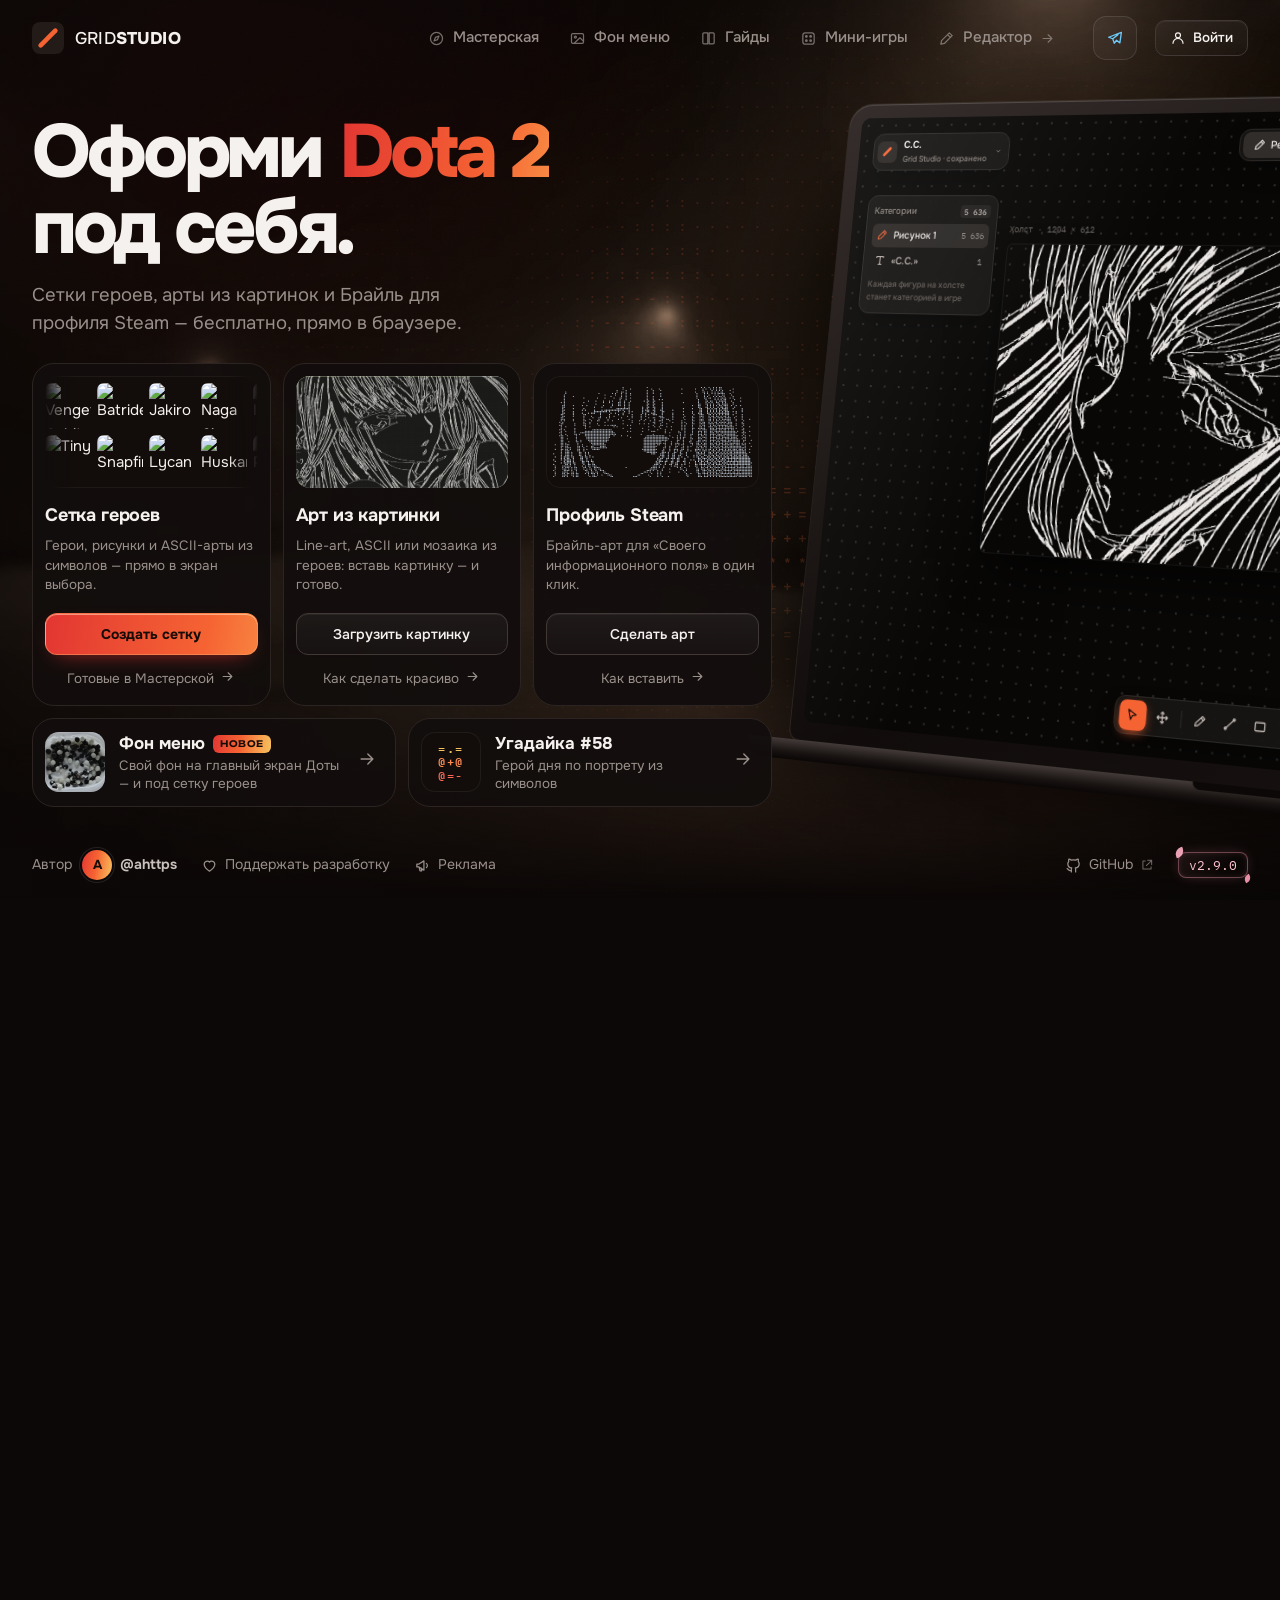
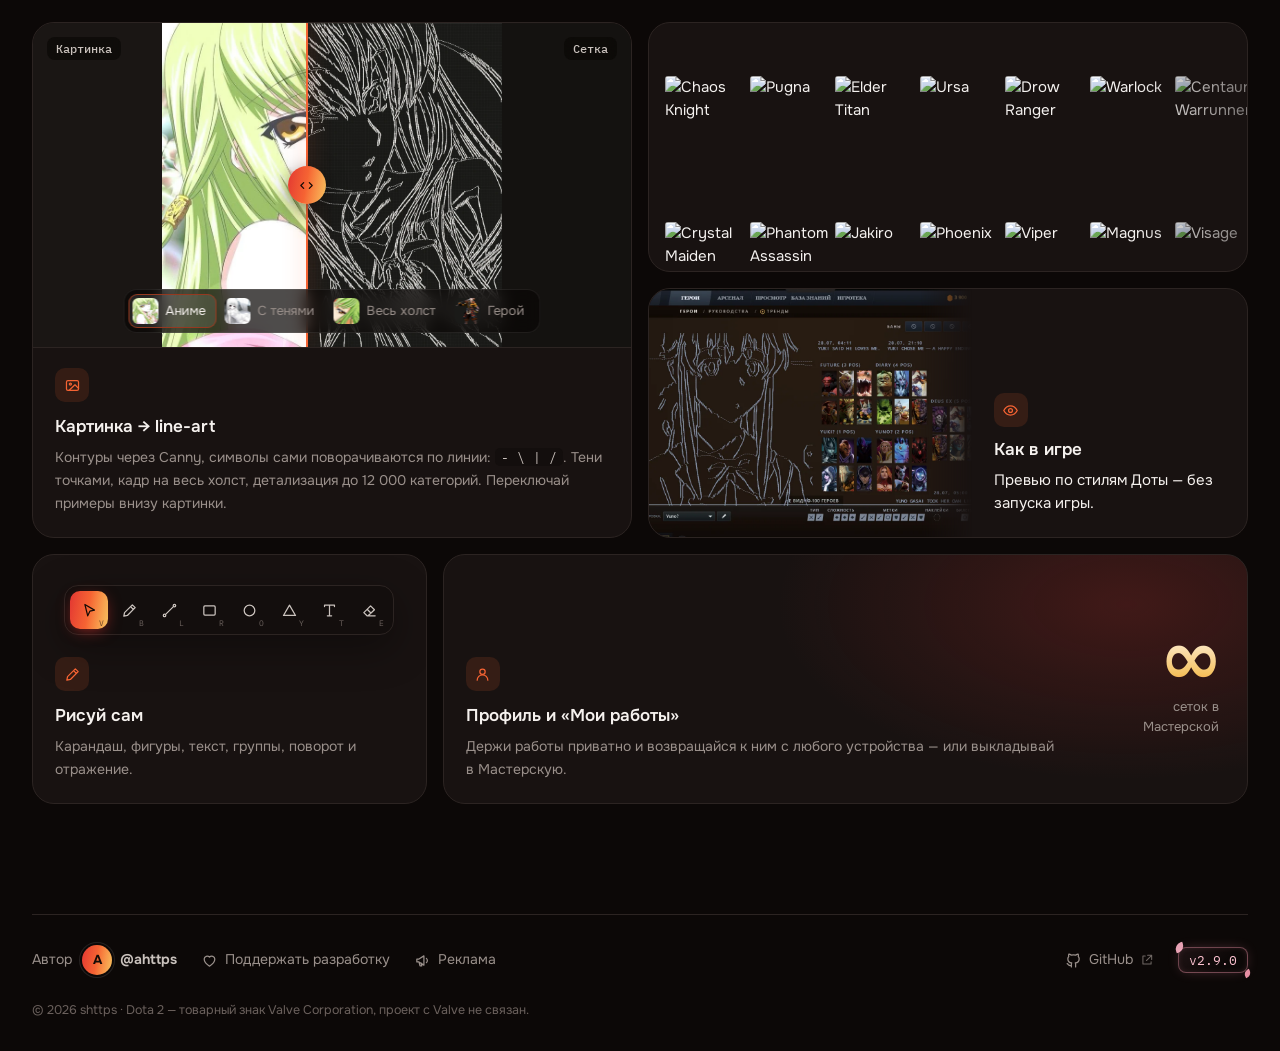
==== commit f24c8f3f: "Главная: видео-фон зацикливается плавно — на стыке копия ролика проявляется поверх, без рывка Co-Aut" ====
--- a/index.html
+++ b/index.html
@@ -14,7 +14,7 @@
 <link rel="preload" href="docs/hero-art.webp" as="image" fetchpriority="high">
 <link rel="preconnect" href="https://fonts.googleapis.com">
 <link rel="stylesheet" href="https://fonts.googleapis.com/css2?family=Onest:wght@400;500;600;700;800&family=IBM+Plex+Mono:wght@400;500;600;700&family=Unbounded:wght@500;600;700&display=swap">
-<link rel="stylesheet" href="site.css?v=60">
+<link rel="stylesheet" href="site.css?v=61">
 </head>
 <body data-page="home">
 
@@ -205,6 +205,6 @@
 <script src="catalog-api.js?v=43"></script>
 <script src="braille-arts.js?v=1"></script>
 <script src="achievements.js?v=2"></script>
-<script src="site.js?v=75"></script>
+<script src="site.js?v=76"></script>
 </body>
 </html>
--- a/site.css
+++ b/site.css
@@ -151,9 +151,10 @@
 .bg-media > video, .bg-media > img { position: absolute; inset: 0; width: 100%; height: 100%; object-fit: cover; opacity: 0; transition: opacity 1.6s var(--ease);
   filter: grayscale(.4) sepia(.55) hue-rotate(-16deg) saturate(1.7) brightness(var(--bgk, .95)) contrast(1.2); }
 .bg-media > .on { opacity: 1; }
+.bg-media > .top { z-index: 1; } /* копия ролика на стыке цикла проявляется поверх (crossLoop в site.js) */
 /* фон из Мастерской: чуть размыт, чтобы мелкие детали не спорили с заголовком; увеличен — края размытия за экраном */
 .bg-media > .feat { filter: grayscale(.4) sepia(.55) hue-rotate(-16deg) saturate(1.5) brightness(var(--bgk, .45)) contrast(1.15) blur(2px); transform: scale(1.03); }
-.bg-media::after { content: ""; position: absolute; inset: 0;
+.bg-media::after { content: ""; position: absolute; z-index: 2; inset: 0;
   background: linear-gradient(90deg, oklch(0.14 0.008 var(--h) / .78) 0%, oklch(0.14 0.008 var(--h) / .35) 45%, transparent 75%),
     linear-gradient(180deg, oklch(0.14 0.008 var(--h) / .5) 0%, transparent 22%); }
 /* сполохи над видео — тише, иначе красный забивает картинку */
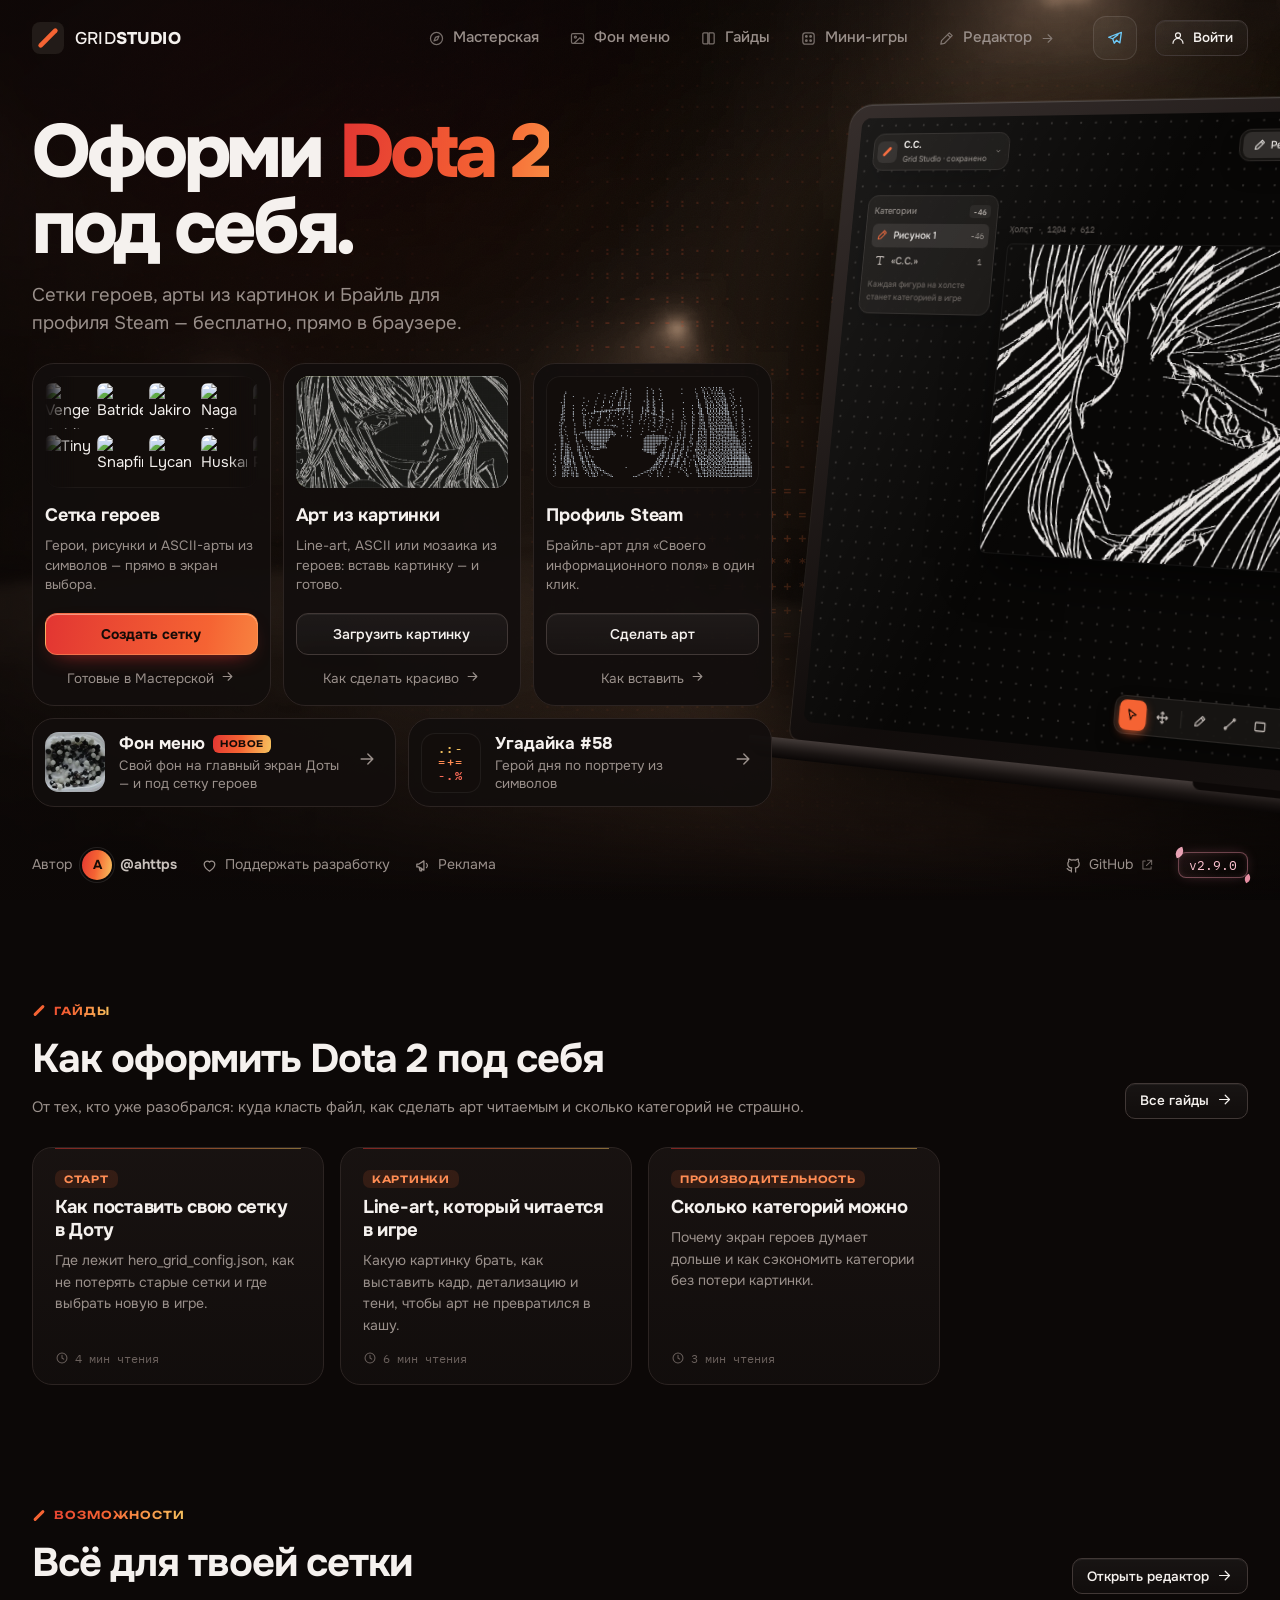
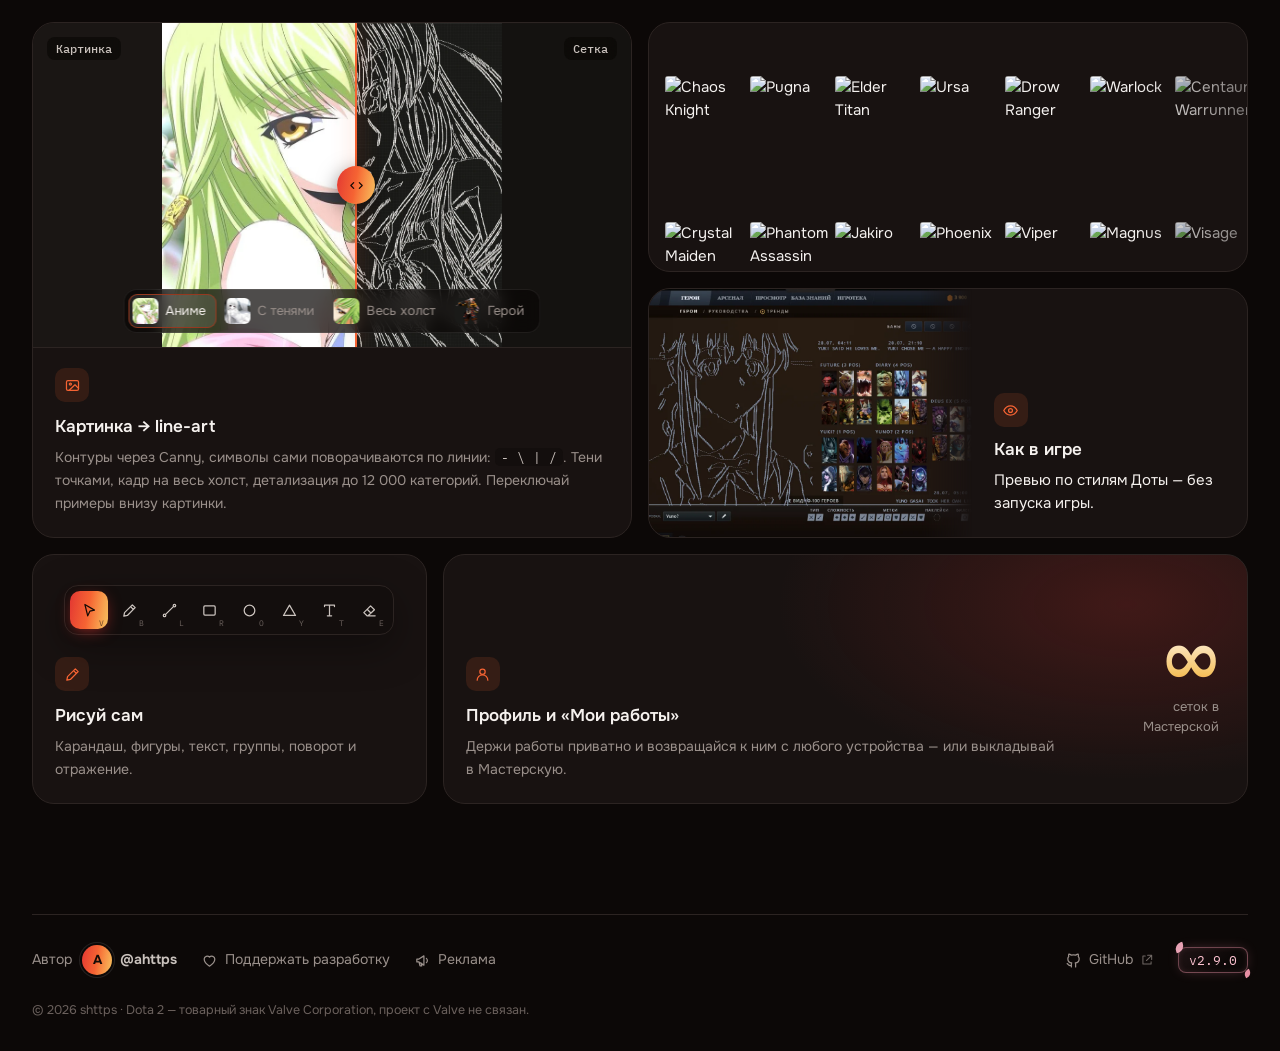
==== commit 58469cb0: "Фон меню: плавный повтор видео (в превью и в собранном ролике), полоса перемотки с выбором отрезка, " ====
--- a/index.html
+++ b/index.html
@@ -14,7 +14,7 @@
 <link rel="preload" href="docs/hero-art.webp" as="image" fetchpriority="high">
 <link rel="preconnect" href="https://fonts.googleapis.com">
 <link rel="stylesheet" href="https://fonts.googleapis.com/css2?family=Onest:wght@400;500;600;700;800&family=IBM+Plex+Mono:wght@400;500;600;700&family=Unbounded:wght@500;600;700&display=swap">
-<link rel="stylesheet" href="site.css?v=61">
+<link rel="stylesheet" href="site.css?v=62">
 </head>
 <body data-page="home">
 
@@ -205,6 +205,6 @@
 <script src="catalog-api.js?v=43"></script>
 <script src="braille-arts.js?v=1"></script>
 <script src="achievements.js?v=2"></script>
-<script src="site.js?v=76"></script>
+<script src="site.js?v=77"></script>
 </body>
 </html>
--- a/site.css
+++ b/site.css
@@ -1660,3 +1660,25 @@
 .sk-stats b { font: 600 22px/1.1 var(--mono); letter-spacing: -.05em; }
 .sk-stats span { color: var(--muted); font-size: 11.5px; }
 @media (prefers-reduced-motion: reduce) { .streak-sheet *, .streak-sheet *::before { animation: none !important; } }
+
+/* ---------- фон выложен (bgPublished в site.js): галочка с волной и искрами, превью, ссылка ---------- */
+.bpub { display: flex; flex-direction: column; align-items: center; gap: 10px; text-align: center; }
+.bpub > * { animation: rise .5s var(--ease) both; }
+.bpub > :nth-child(2) { animation-delay: .25s; } .bpub > :nth-child(3) { animation-delay: .3s; } .bpub > :nth-child(4) { animation-delay: .35s; }
+.bpub > :nth-child(5) { animation-delay: .42s; } .bpub > :nth-child(6) { animation-delay: .48s; } .bpub > :nth-child(7) { animation-delay: .54s; }
+.bpub h2 { margin: 0; font-size: 22px; letter-spacing: -.02em; }
+.bpub .kicker { margin: 6px 0 0; }
+.bpub p { margin: 0; max-width: 400px; color: var(--muted); font-size: 14px; line-height: 1.55; }
+.bpub-ok { position: relative; display: grid; place-items: center; width: 72px; height: 72px; margin: 4px 0; border-radius: 50%; background: var(--grad); color: var(--accent-ink); box-shadow: 0 14px 40px -12px var(--c1); animation: bpubPop .6s var(--spring) both; }
+.bpub-ok svg { width: 34px; height: 34px; fill: none; stroke: currentColor; stroke-width: 2.6; stroke-linecap: round; stroke-linejoin: round; stroke-dasharray: 24; stroke-dashoffset: 24; animation: bpubDraw .45s var(--ease) .3s forwards; }
+.bpub-wave { position: absolute; inset: 0; border-radius: 50%; border: 2px solid var(--c2); animation: bpubWave 1s var(--ease) .15s both; }
+.bpub-sparks i { position: absolute; left: 50%; top: 50%; width: 5px; height: 5px; margin: -2.5px; border-radius: 50%; background: var(--c3); box-shadow: 0 0 8px var(--c2); opacity: 0; animation: bpubSpark .8s var(--ease) calc(.2s + var(--t)) both; }
+.bpub-prev { display: block; width: 100%; max-width: 360px; aspect-ratio: 16 / 9; margin-top: 6px; overflow: hidden; border: 1px solid var(--line-strong); border-radius: 12px; background: var(--bg-2); box-shadow: 0 24px 50px -30px #000; }
+.bpub-prev img { width: 100%; height: 100%; object-fit: cover; display: block; animation: bpubZoom 6s var(--ease) both; }
+.bpub-link { display: flex; gap: 8px; width: 100%; margin-top: 4px; }
+.bpub-link .input { flex: 1; min-width: 0; font: 12px var(--mono); }
+@keyframes bpubPop { from { transform: scale(.3) rotate(-30deg); opacity: 0; } }
+@keyframes bpubDraw { to { stroke-dashoffset: 0; } }
+@keyframes bpubWave { from { transform: scale(1); opacity: .9; } to { transform: scale(2.1); opacity: 0; } }
+@keyframes bpubSpark { 0% { opacity: 1; transform: rotate(var(--a)) translateY(0) scale(1); } 100% { opacity: 0; transform: rotate(var(--a)) translateY(calc(var(--d) * -1)) scale(.3); } }
+@keyframes bpubZoom { from { transform: scale(1.12); } }
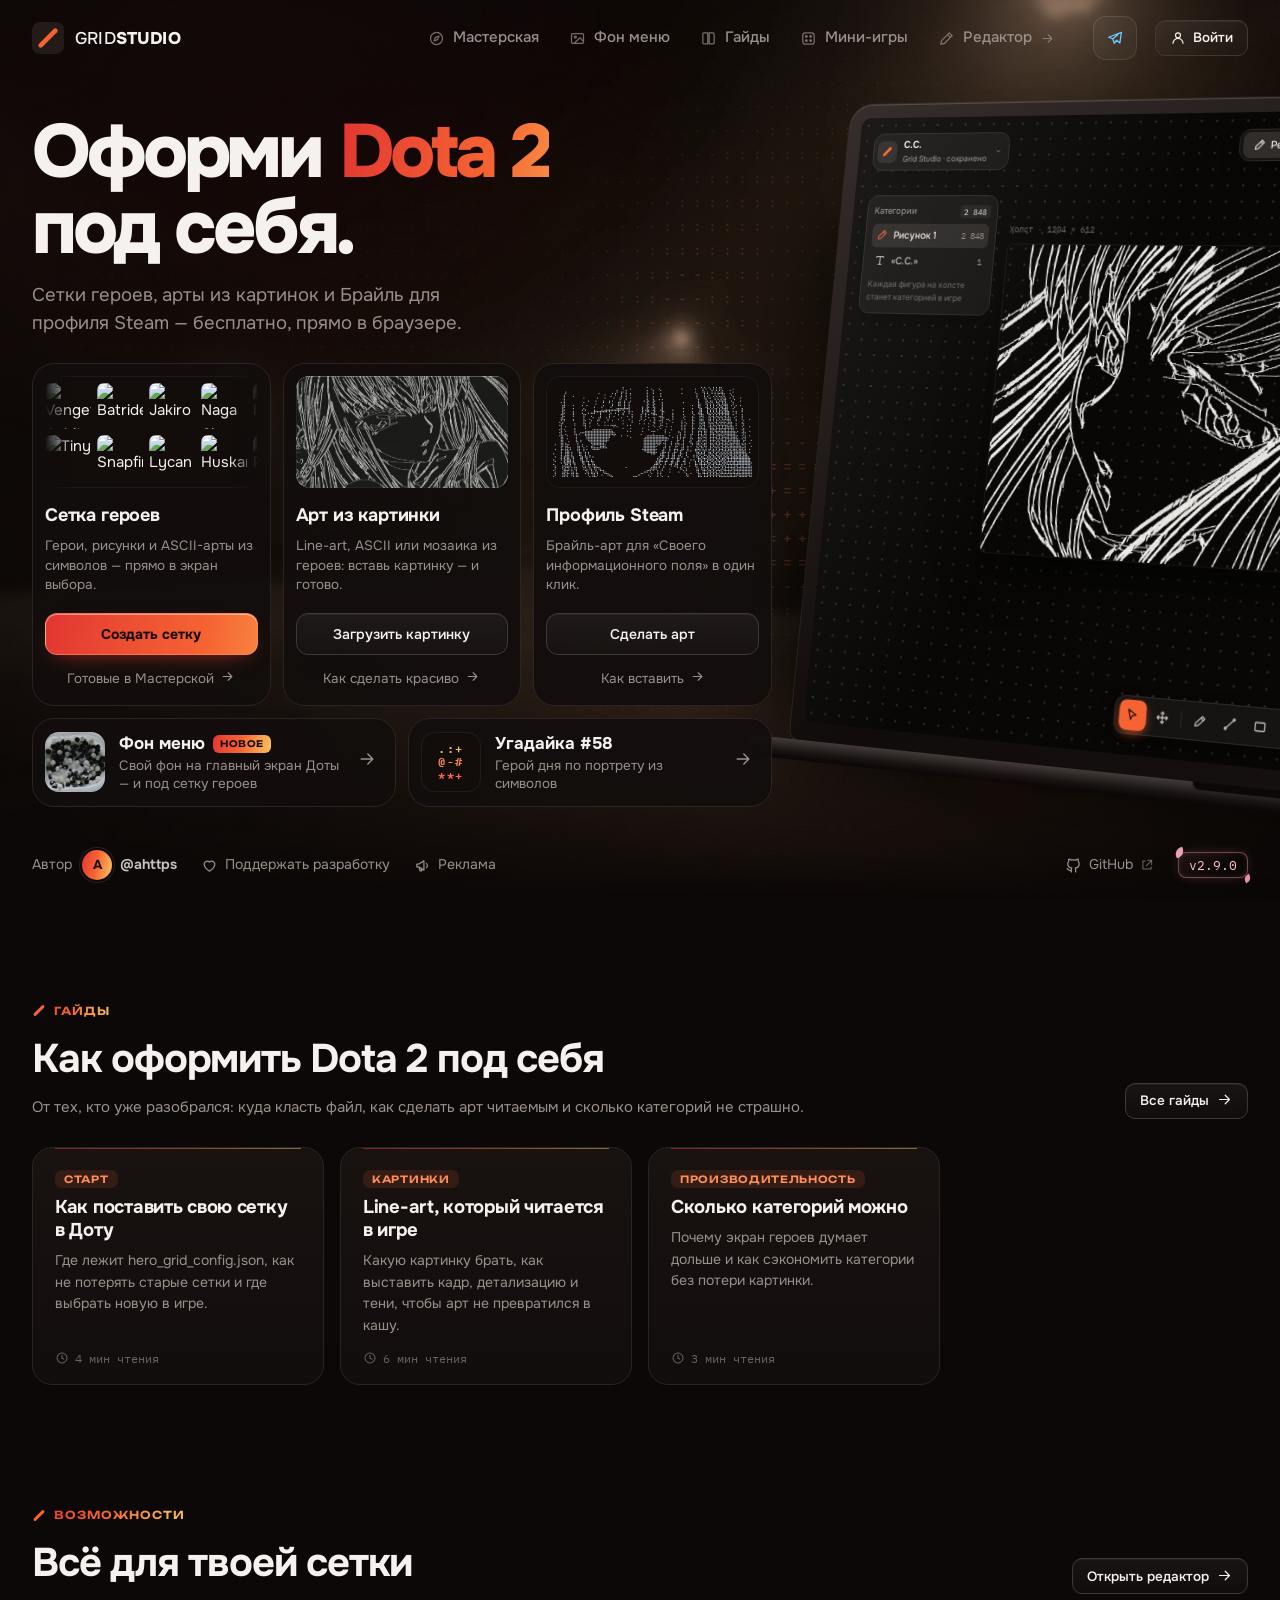
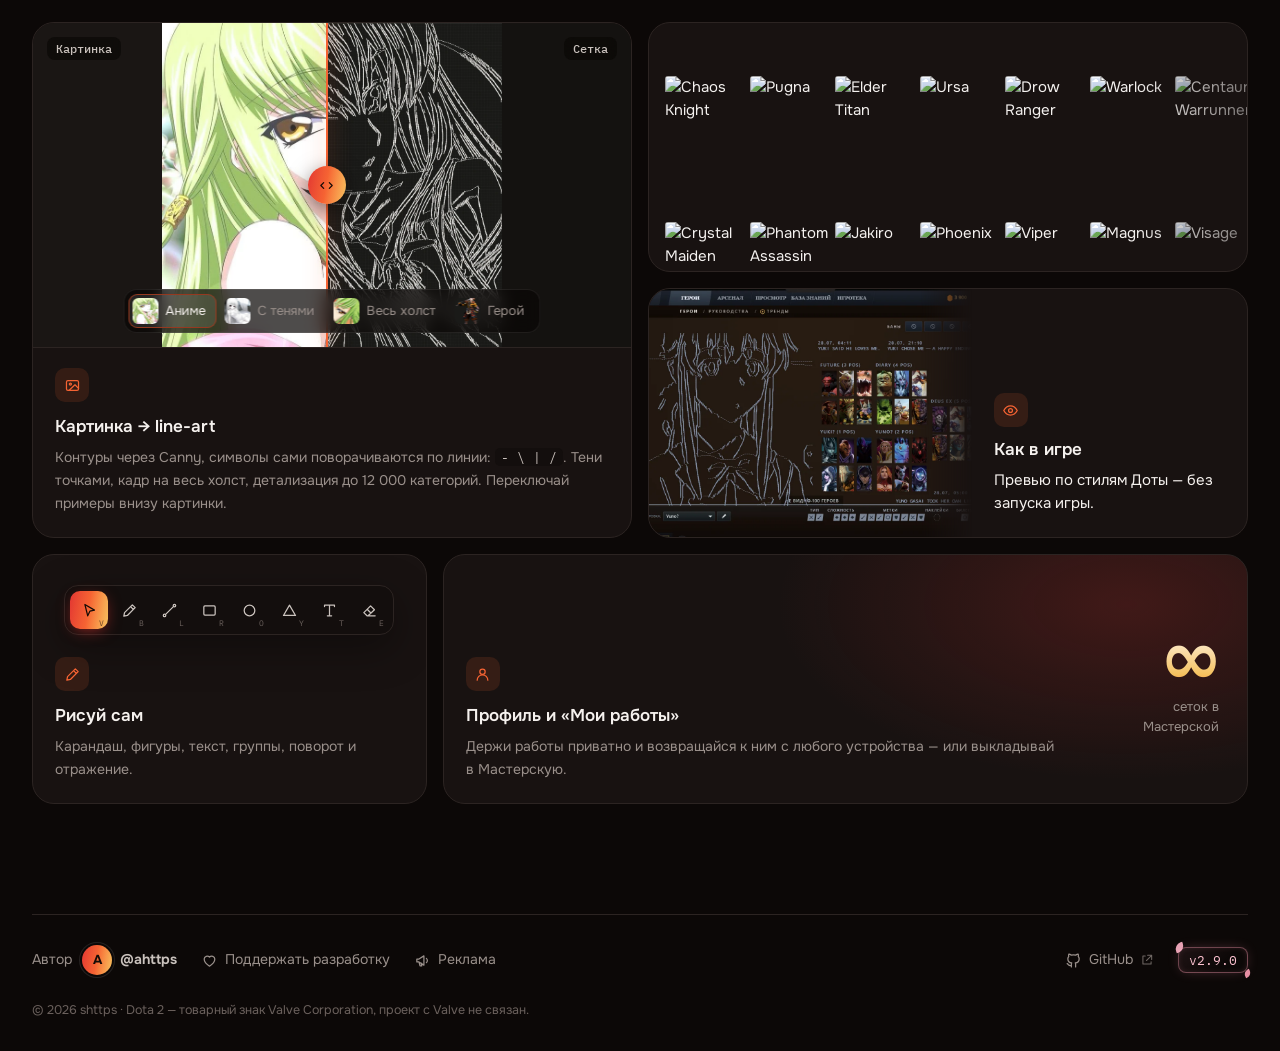
==== commit bb3b168c: "Поздравление с фоном: чёткая галочка и конфетти из центра; главная: 20 сменяющихся заголовков Co-Aut" ====
--- a/index.html
+++ b/index.html
@@ -14,7 +14,7 @@
 <link rel="preload" href="docs/hero-art.webp" as="image" fetchpriority="high">
 <link rel="preconnect" href="https://fonts.googleapis.com">
 <link rel="stylesheet" href="https://fonts.googleapis.com/css2?family=Onest:wght@400;500;600;700;800&family=IBM+Plex+Mono:wght@400;500;600;700&family=Unbounded:wght@500;600;700&display=swap">
-<link rel="stylesheet" href="site.css?v=62">
+<link rel="stylesheet" href="site.css?v=64">
 </head>
 <body data-page="home">
 
@@ -205,6 +205,6 @@
 <script src="catalog-api.js?v=43"></script>
 <script src="braille-arts.js?v=1"></script>
 <script src="achievements.js?v=2"></script>
-<script src="site.js?v=77"></script>
+<script src="site.js?v=79"></script>
 </body>
 </html>
--- a/site.css
+++ b/site.css
@@ -173,15 +173,15 @@
   }
 .bg-vignette { position: absolute; inset: 0; background: radial-gradient(ellipse 130% 100% at 50% 35%, transparent 60%, oklch(0.09 0.008 var(--h) / .85)), linear-gradient(180deg, transparent 78%, var(--bg)); }
 /* заголовок: градиент темы медленно переливается */
-.landing h1 .grad { background-image: linear-gradient(100deg, var(--c1), var(--c2), var(--c3), var(--c2), var(--c1)); background-size: 300% 100%; animation: wordIn .8s var(--ease) .08s both, shine 9s ease-in-out 1s infinite alternate; }
+.landing h1 .grad { background-image: linear-gradient(100deg, var(--c1), var(--c2), var(--c3), var(--c2), var(--c1)); background-size: 300% 100%; animation: wordIn .8s var(--ease) calc(var(--i, 1) * .07s) both, shine 9s ease-in-out 1s infinite alternate; }
 @keyframes shine { to { background-position: 100% 0; } }
 .landing-grid { position: relative; z-index: 2; flex: 1; display: grid; grid-template-columns: minmax(0, 740px) minmax(0, 1fr); gap: 48px; align-items: center; width: min(1320px, 100% - 64px); }
 .landing-copy { position: relative; z-index: 3; padding: 16px 0 0; }
 .landing h1 { margin: 0 0 18px; font-size: clamp(46px, 5.9vw, 88px); line-height: .94; letter-spacing: -.055em; font-weight: 800; }
-.landing h1 .w { display: inline-block; animation: wordIn .8s var(--ease) both; }
-.landing h1 .w:nth-child(2) { animation-delay: .08s; }
-.landing h1 .w:nth-child(4) { animation-delay: .16s; }
-.landing h1 .w:nth-child(5) { animation-delay: .22s; }
+.landing h1 .w { display: inline-block; animation: wordIn .8s var(--ease) calc(var(--i, 0) * .07s) both; }
+/* заголовки сменяют друг друга (heroTitles в site.js): слова улетают вверх по очереди, новые выезжают снизу */
+.landing h1.out .w { animation: wordOut .38s var(--ease) calc(var(--i, 0) * .04s) both; }
+@keyframes wordOut { to { opacity: 0; transform: translateY(-.35em) rotate(-2deg); filter: blur(8px); } }
 .lead { margin: 0 0 26px; max-width: 480px; color: var(--muted); font-size: 18.5px; line-height: 1.5; animation: rise .7s var(--ease) .28s both; }
 .grad { background: var(--grad); -webkit-background-clip: text; background-clip: text; color: transparent; padding-bottom: .06em; }
 .btn.lg { height: 48px; padding: 0 22px; font-size: 15px; border-radius: 14px; }
@@ -1669,16 +1669,15 @@
 .bpub h2 { margin: 0; font-size: 22px; letter-spacing: -.02em; }
 .bpub .kicker { margin: 6px 0 0; }
 .bpub p { margin: 0; max-width: 400px; color: var(--muted); font-size: 14px; line-height: 1.55; }
-.bpub-ok { position: relative; display: grid; place-items: center; width: 72px; height: 72px; margin: 4px 0; border-radius: 50%; background: var(--grad); color: var(--accent-ink); box-shadow: 0 14px 40px -12px var(--c1); animation: bpubPop .6s var(--spring) both; }
-.bpub-ok svg { width: 34px; height: 34px; fill: none; stroke: currentColor; stroke-width: 2.6; stroke-linecap: round; stroke-linejoin: round; stroke-dasharray: 24; stroke-dashoffset: 24; animation: bpubDraw .45s var(--ease) .3s forwards; }
+.bpub-ok { position: relative; display: grid; place-items: center; width: 80px; height: 80px; margin: 4px 0; border-radius: 50%; background: var(--grad); color: #fff; box-shadow: inset 0 1px 0 #ffffff55, 0 16px 44px -12px var(--c1); animation: bpubPop .6s var(--spring) both; }
+.bpub-ok::before { content: ""; position: absolute; inset: 6px; border-radius: 50%; border: 1.5px solid #ffffff4d; }
+.bpub-ok svg { position: relative; width: 40px; height: 40px; overflow: visible; fill: none; stroke: currentColor; stroke-width: 3.2; stroke-linecap: round; stroke-linejoin: round; stroke-dasharray: 1; stroke-dashoffset: 0; filter: drop-shadow(0 2px 3px #6a1a0a88); animation: bpubDraw .5s var(--ease) .35s both; }
 .bpub-wave { position: absolute; inset: 0; border-radius: 50%; border: 2px solid var(--c2); animation: bpubWave 1s var(--ease) .15s both; }
-.bpub-sparks i { position: absolute; left: 50%; top: 50%; width: 5px; height: 5px; margin: -2.5px; border-radius: 50%; background: var(--c3); box-shadow: 0 0 8px var(--c2); opacity: 0; animation: bpubSpark .8s var(--ease) calc(.2s + var(--t)) both; }
 .bpub-prev { display: block; width: 100%; max-width: 360px; aspect-ratio: 16 / 9; margin-top: 6px; overflow: hidden; border: 1px solid var(--line-strong); border-radius: 12px; background: var(--bg-2); box-shadow: 0 24px 50px -30px #000; }
 .bpub-prev img { width: 100%; height: 100%; object-fit: cover; display: block; animation: bpubZoom 6s var(--ease) both; }
 .bpub-link { display: flex; gap: 8px; width: 100%; margin-top: 4px; }
 .bpub-link .input { flex: 1; min-width: 0; font: 12px var(--mono); }
 @keyframes bpubPop { from { transform: scale(.3) rotate(-30deg); opacity: 0; } }
-@keyframes bpubDraw { to { stroke-dashoffset: 0; } }
+@keyframes bpubDraw { from { stroke-dashoffset: 1; } }
 @keyframes bpubWave { from { transform: scale(1); opacity: .9; } to { transform: scale(2.1); opacity: 0; } }
-@keyframes bpubSpark { 0% { opacity: 1; transform: rotate(var(--a)) translateY(0) scale(1); } 100% { opacity: 0; transform: rotate(var(--a)) translateY(calc(var(--d) * -1)) scale(.3); } }
 @keyframes bpubZoom { from { transform: scale(1.12); } }
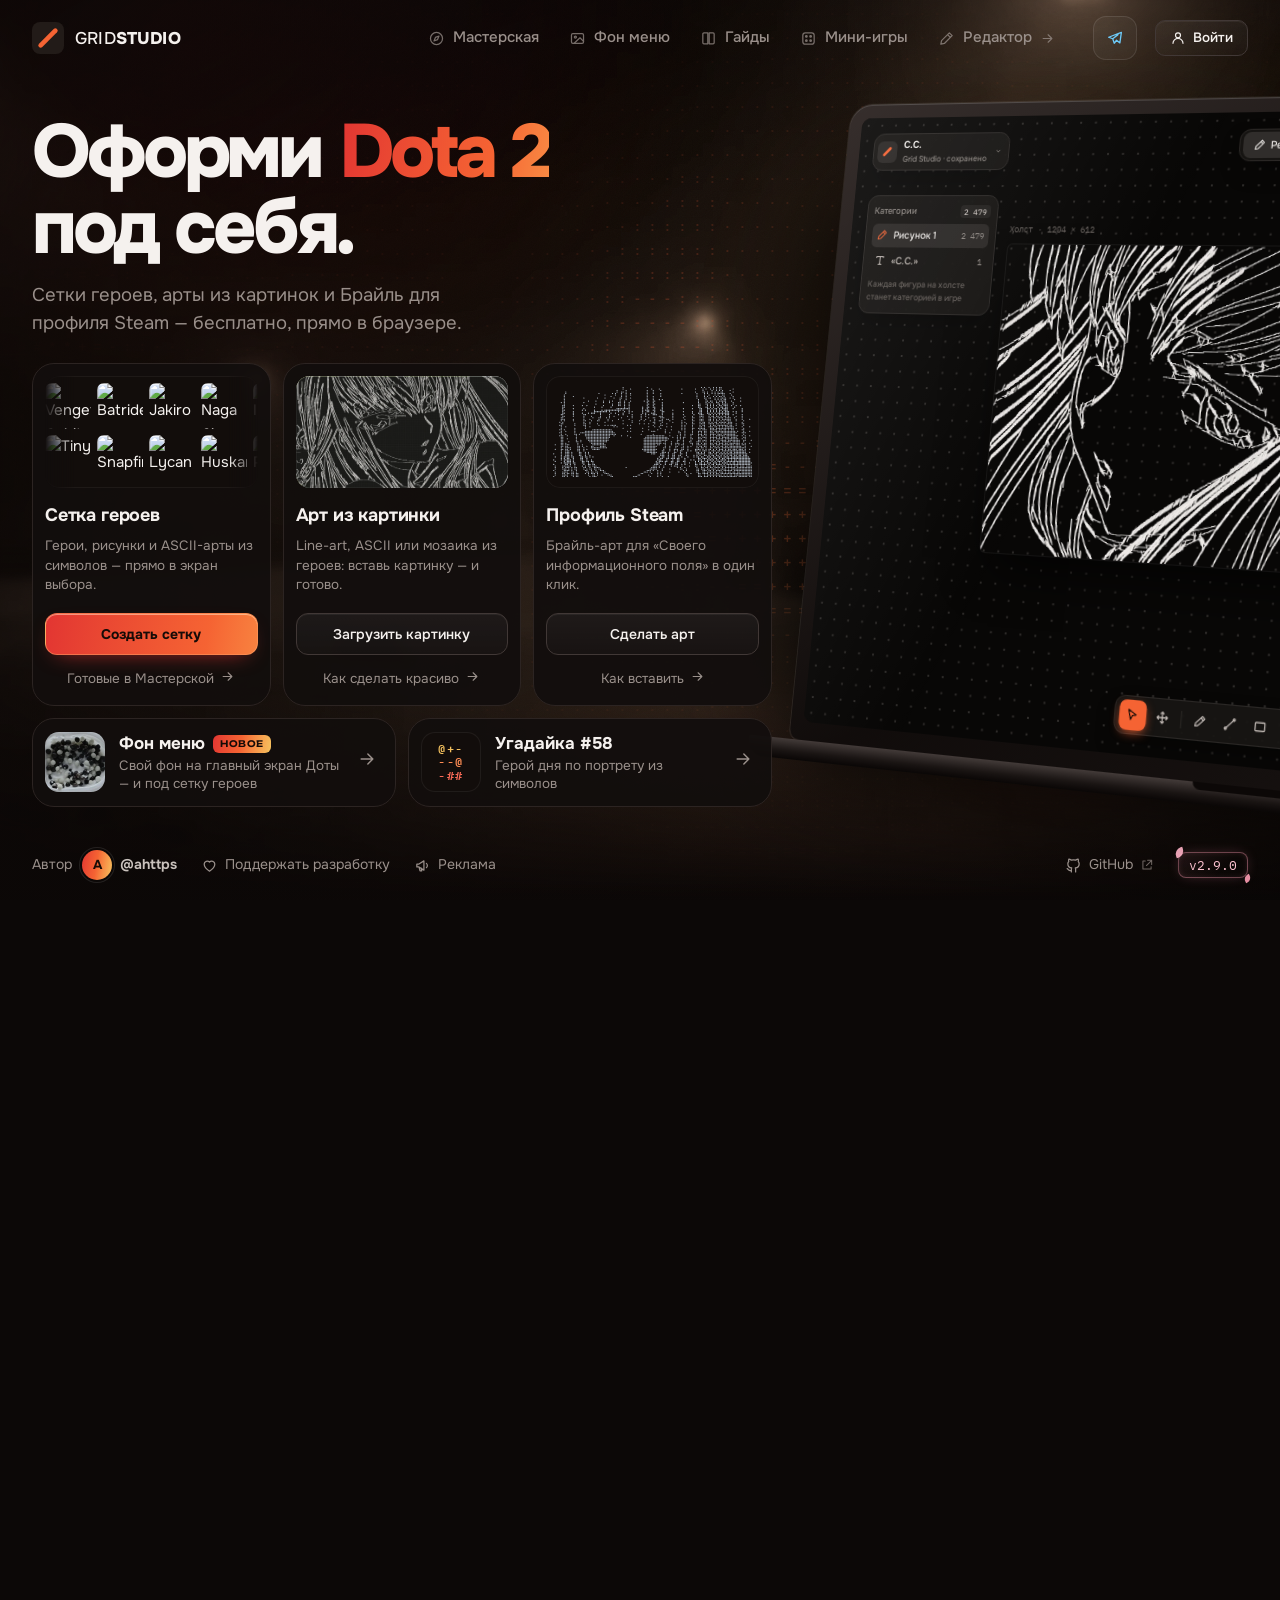
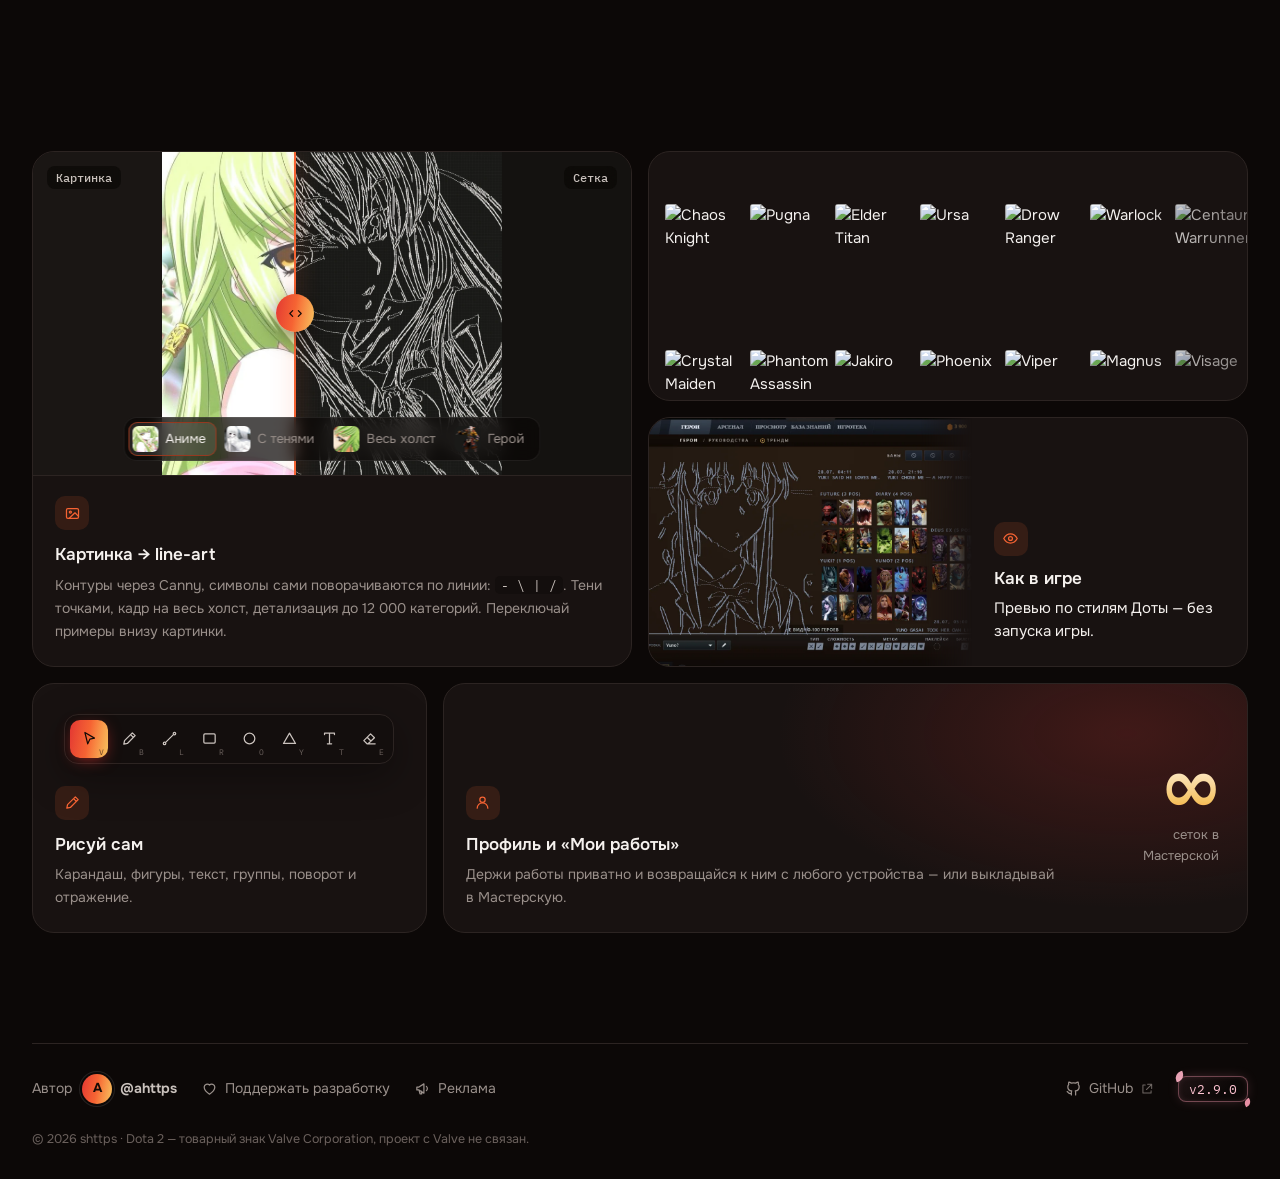
==== commit 8b28cd3c: "Гайды 3.0: читалка в стиле Telegraph и гайды от игроков - Страница гайдов пересобрана: главный гайд," ====
--- a/index.html
+++ b/index.html
@@ -14,7 +14,7 @@
 <link rel="preload" href="docs/hero-art.webp" as="image" fetchpriority="high">
 <link rel="preconnect" href="https://fonts.googleapis.com">
 <link rel="stylesheet" href="https://fonts.googleapis.com/css2?family=Onest:wght@400;500;600;700;800&family=IBM+Plex+Mono:wght@400;500;600;700&family=Unbounded:wght@500;600;700&display=swap">
-<link rel="stylesheet" href="site.css?v=64">
+<link rel="stylesheet" href="site.css?v=65">
 </head>
 <body data-page="home">
 
@@ -202,9 +202,10 @@
 <script src="config.js?v=41"></script>
 <script src="auth.js?v=38"></script>
 <script src="gridrender.js?v=37"></script>
-<script src="catalog-api.js?v=43"></script>
+<script src="catalog-api.js?v=44"></script>
 <script src="braille-arts.js?v=1"></script>
 <script src="achievements.js?v=2"></script>
-<script src="site.js?v=79"></script>
+<script src="guides-data.js?v=1"></script>
+<script src="site.js?v=80"></script>
 </body>
 </html>
--- a/site.css
+++ b/site.css
@@ -867,14 +867,19 @@
 @media (max-width: 640px) { .t-ingame .tile-img { height: 190px; flex: none; } }
 
 /* ---------- гайды ---------- */
-.guide-cards { display: grid; grid-template-columns: repeat(auto-fill, minmax(290px, 1fr)); gap: 16px; }
-.guide-card { position: relative; display: flex; flex-direction: column; gap: 8px; padding: 22px 22px 18px; border-radius: 20px; background: linear-gradient(180deg, var(--card), oklch(0.19 0.008 var(--h) / .5)); border: 1px solid var(--line); text-decoration: none; overflow: hidden; }
-.guide-card::after { content: ""; position: absolute; left: 22px; right: 22px; top: 0; height: 1px; background: var(--grad); opacity: .5; }
-.guide-card.in { transition: border-color .25s, transform .3s var(--ease), opacity .7s var(--ease); }
-.guide-card.in:hover { border-color: var(--accent-line); transform: translateY(-4px); }
-.gc-tag { align-self: flex-start; padding: 3px 9px; border-radius: 7px; background: var(--accent-soft); color: var(--accent-hi); font: 600 10px var(--disp); letter-spacing: .07em; text-transform: uppercase; }
+.guide-cards { display: grid; grid-template-columns: repeat(auto-fill, minmax(290px, 1fr)); gap: 18px; }
+.guide-card { position: relative; display: flex; flex-direction: column; border-radius: 20px; background: linear-gradient(180deg, var(--card), oklch(0.19 0.008 var(--h) / .5)); border: 1px solid var(--line); text-decoration: none; overflow: hidden; }
+.guide-card::after { content: ""; position: absolute; left: 22px; right: 22px; top: 0; height: 1px; background: var(--grad); opacity: .5; z-index: 2; }
+.guide-card.in { transition: border-color .25s, transform .4s var(--ease), box-shadow .4s var(--ease), opacity .7s var(--ease); }
+.guide-card.in:hover { border-color: var(--accent-line); transform: translateY(-4px); box-shadow: 0 24px 50px -28px oklch(0 0 0 / .9); }
+.gc-cover { position: relative; display: block; aspect-ratio: 16 / 9; overflow: hidden; background: var(--bg-2); }
+.gc-cover::after { content: ""; position: absolute; inset: 0; background: linear-gradient(180deg, transparent 55%, oklch(0.19 0.01 var(--h) / .85)); }
+.gc-cover img { width: 100%; height: 100%; object-fit: cover; display: block; transition: transform .8s var(--ease), filter .5s; filter: saturate(.9); }
+.guide-card:hover .gc-cover img { transform: scale(1.06); filter: saturate(1.1); }
+.gc-body { display: flex; flex: 1; flex-direction: column; gap: 8px; padding: 6px 22px 18px; margin-top: -18px; position: relative; z-index: 1; }
+.gc-tag { align-self: flex-start; padding: 3px 9px; border-radius: 7px; background: var(--accent-soft); color: var(--accent-hi); font: 600 10px var(--disp); letter-spacing: .07em; text-transform: uppercase; -webkit-backdrop-filter: blur(8px); backdrop-filter: blur(8px); }
 .guide-card b { font-size: 18.5px; font-weight: 700; letter-spacing: -.015em; line-height: 1.25; }
-.guide-card > span:not(.gc-tag) { flex: 1; color: var(--muted); font-size: 14px; }
+.gc-body > span:not(.gc-tag) { flex: 1; color: var(--muted); font-size: 14px; }
 .guide-card small { display: flex; align-items: center; gap: 6px; margin-top: 6px; color: var(--faint); font: 12px var(--mono); }
 .guide-card small .i { width: 14px; height: 14px; }
 
@@ -883,31 +888,6 @@
 .page-head .kicker { margin-bottom: 14px; }
 .page-head h1 { margin: 0; font-size: clamp(38px, 5.4vw, 66px); line-height: 1; letter-spacing: -.045em; font-weight: 800; animation: rise .6s var(--ease) both; }
 .page-head p { margin: 16px 0 0; max-width: 640px; color: var(--muted); font-size: 18px; animation: rise .6s var(--ease) .08s both; }
-.guides-layout { display: grid; grid-template-columns: 250px minmax(0, 1fr); gap: 56px; align-items: start; margin-top: 72px; }
-.guide-toc { position: sticky; top: calc(var(--nav-h) + 20px); display: flex; flex-direction: column; gap: 2px; padding-left: 14px; border-left: 1px solid var(--line); }
-.guide-toc::before { content: "Содержание"; margin-bottom: 8px; color: var(--faint); font: 600 11px var(--mono); letter-spacing: .08em; text-transform: uppercase; }
-.guide-toc a { position: relative; padding: 6px 0; color: var(--muted); text-decoration: none; font-size: 14px; line-height: 1.35; transition: color .15s; }
-.guide-toc a:hover, .guide-toc a.on { color: var(--ink); }
-.guide-toc a.on::before { content: ""; position: absolute; left: -15px; top: 6px; bottom: 6px; width: 2px; border-radius: 2px; background: var(--grad); }
-.article { max-width: 760px; margin-bottom: 64px; padding-bottom: 64px; border-bottom: 1px solid var(--line); scroll-margin-top: calc(var(--nav-h) + 20px); }
-.article:last-child { border-bottom: 0; }
-.article h2 { margin: 12px 0 16px; font-size: clamp(26px, 3vw, 34px); letter-spacing: -.03em; line-height: 1.15; }
-.article h3 { margin: 30px 0 10px; font-size: 19px; letter-spacing: -.01em; }
-.article p, .article li { color: var(--ink-2); font-size: 16px; line-height: 1.7; }
-.article p { margin: 0 0 14px; }
-.article ol, .article ul { margin: 0 0 14px; padding-left: 22px; }
-.article li + li { margin-top: 6px; }
-.article li::marker { color: var(--accent-hi); font-weight: 700; }
-.article b { color: var(--ink); }
-.article code { padding: 1px 6px; border-radius: 6px; background: var(--bg-2); border: 1px solid var(--line); color: var(--ink); font: 13.5px var(--mono); }
-.article kbd { padding: 1px 6px; border-radius: 6px; background: var(--card-2); border-bottom: 2px solid var(--line-strong); font: 12.5px var(--mono); }
-.path { display: flex; align-items: center; gap: 10px; margin: 6px 0 16px; padding: 12px 12px 12px 16px; border-radius: 13px; background: var(--bg-2); border: 1px solid var(--line); }
-.path code { flex: 1; min-width: 0; overflow-x: auto; padding: 0; border: 0; background: none; white-space: nowrap; font-size: 13.5px; }
-.tip { display: flex; gap: 12px; margin: 18px 0; padding: 14px 16px; border-radius: 14px; background: oklch(0.82 0.13 80 / .07); border: 1px solid oklch(0.82 0.13 80 / .22); color: oklch(0.9 0.06 80); font-size: 15px; line-height: 1.55; }
-.tip::before { content: "★"; color: var(--gold); }
-.tip.warn { background: color-mix(in oklab, var(--c1) 8%, transparent); border-color: color-mix(in oklab, var(--c1) 30%, transparent); color: oklch(0.88 0.05 30); }
-.tip.warn::before { content: "!"; color: var(--red); font-weight: 800; }
-.art-cta { display: flex; flex-wrap: wrap; gap: 10px; margin-top: 22px; }
 
 /* ---------- профиль и вход ---------- */
 .profile { min-height: 72vh; padding-top: calc(var(--nav-h) + 34px); }
@@ -1071,8 +1051,6 @@
   .compare { height: 420px; flex: none; }
   .t-mosaic, .t-ingame { min-height: 230px; }
   .t-tools .tools { margin: 24px 16px 0; }
-  .guides-layout { grid-template-columns: 1fr; gap: 0; margin-top: 48px; }
-  .guide-toc { display: none; }
 }
 /* меню прячется в «бургер»: ссылки выпадают листом под полосой */
 @media (max-width: 820px) {
@@ -1125,7 +1103,6 @@
   .big-num b { font-size: 56px; }
   .pf-head { --pfp: 18px; }
   .pf-nick { font-size: 26px; }
-  .article p, .article li { font-size: 15.5px; }
 }
 
 /* ---------- админ: значок, плашка в окне сетки/фона, метки в «Модерации» ---------- */
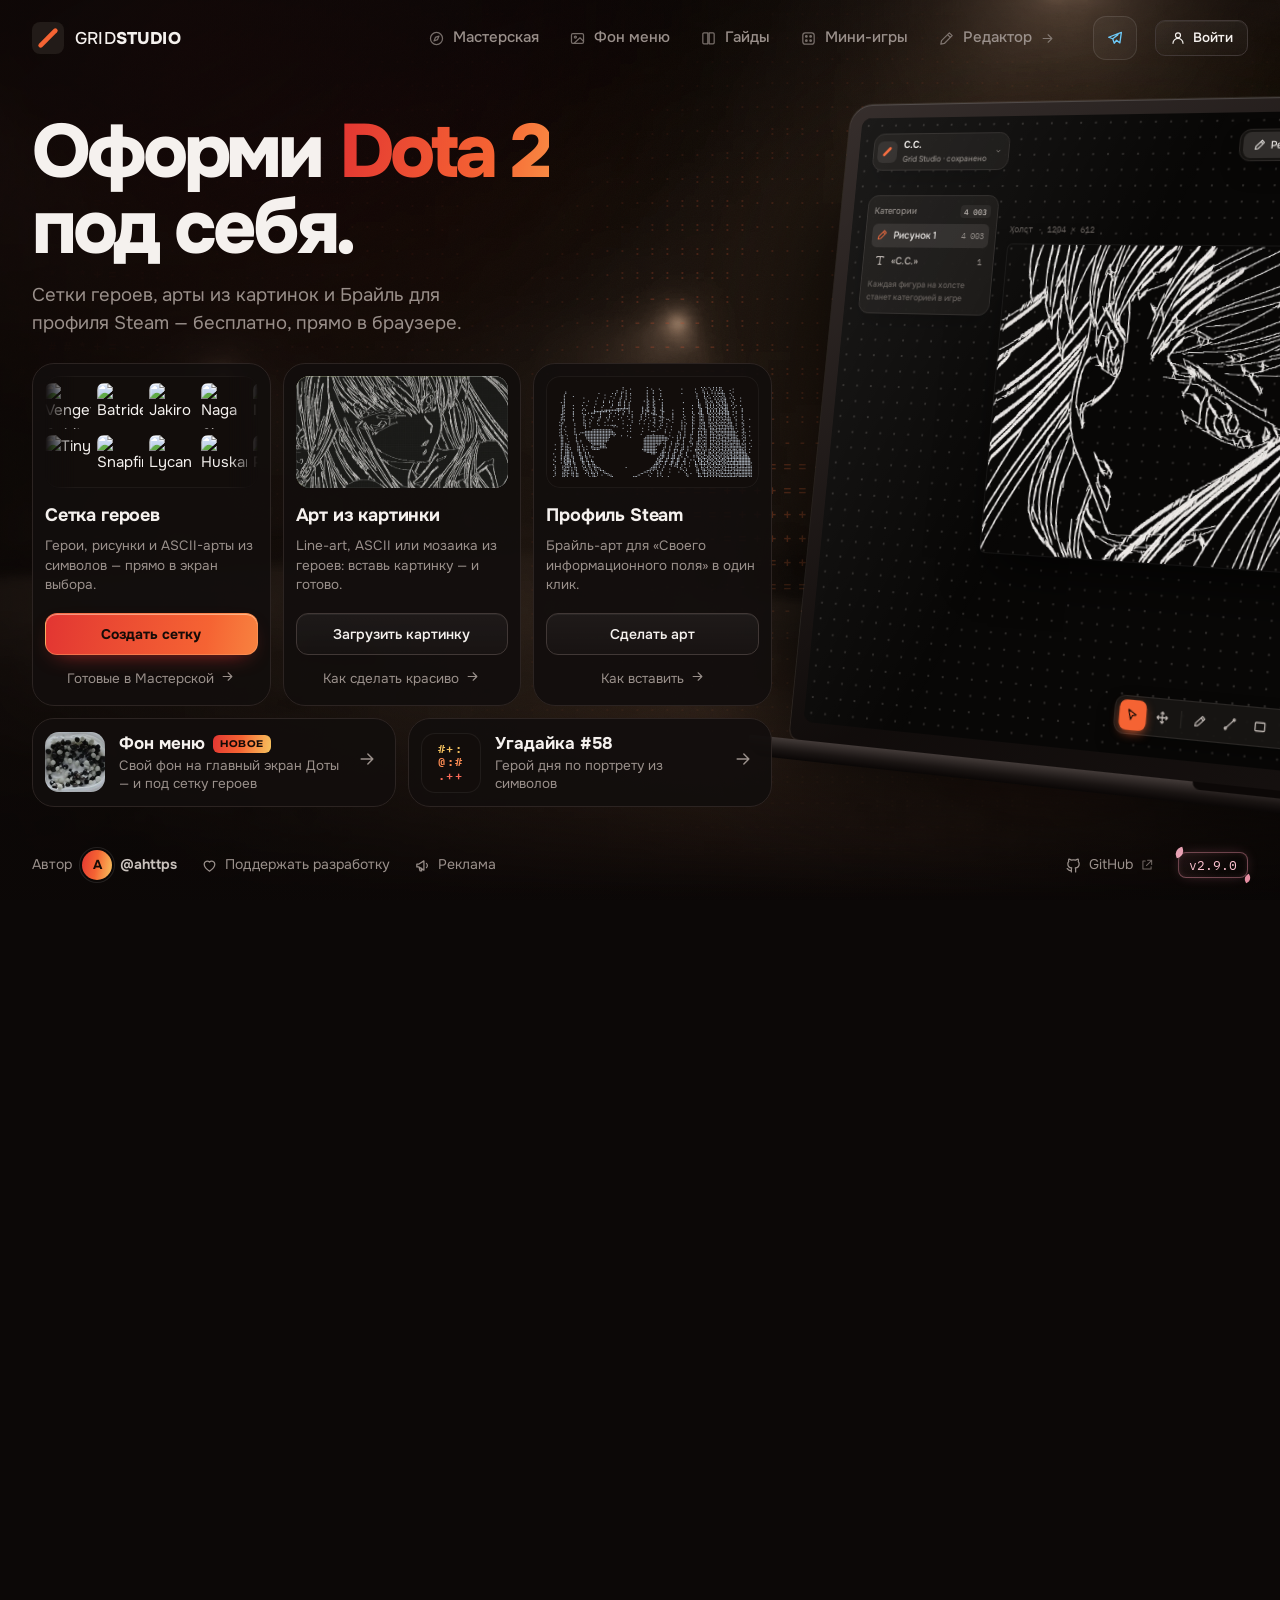
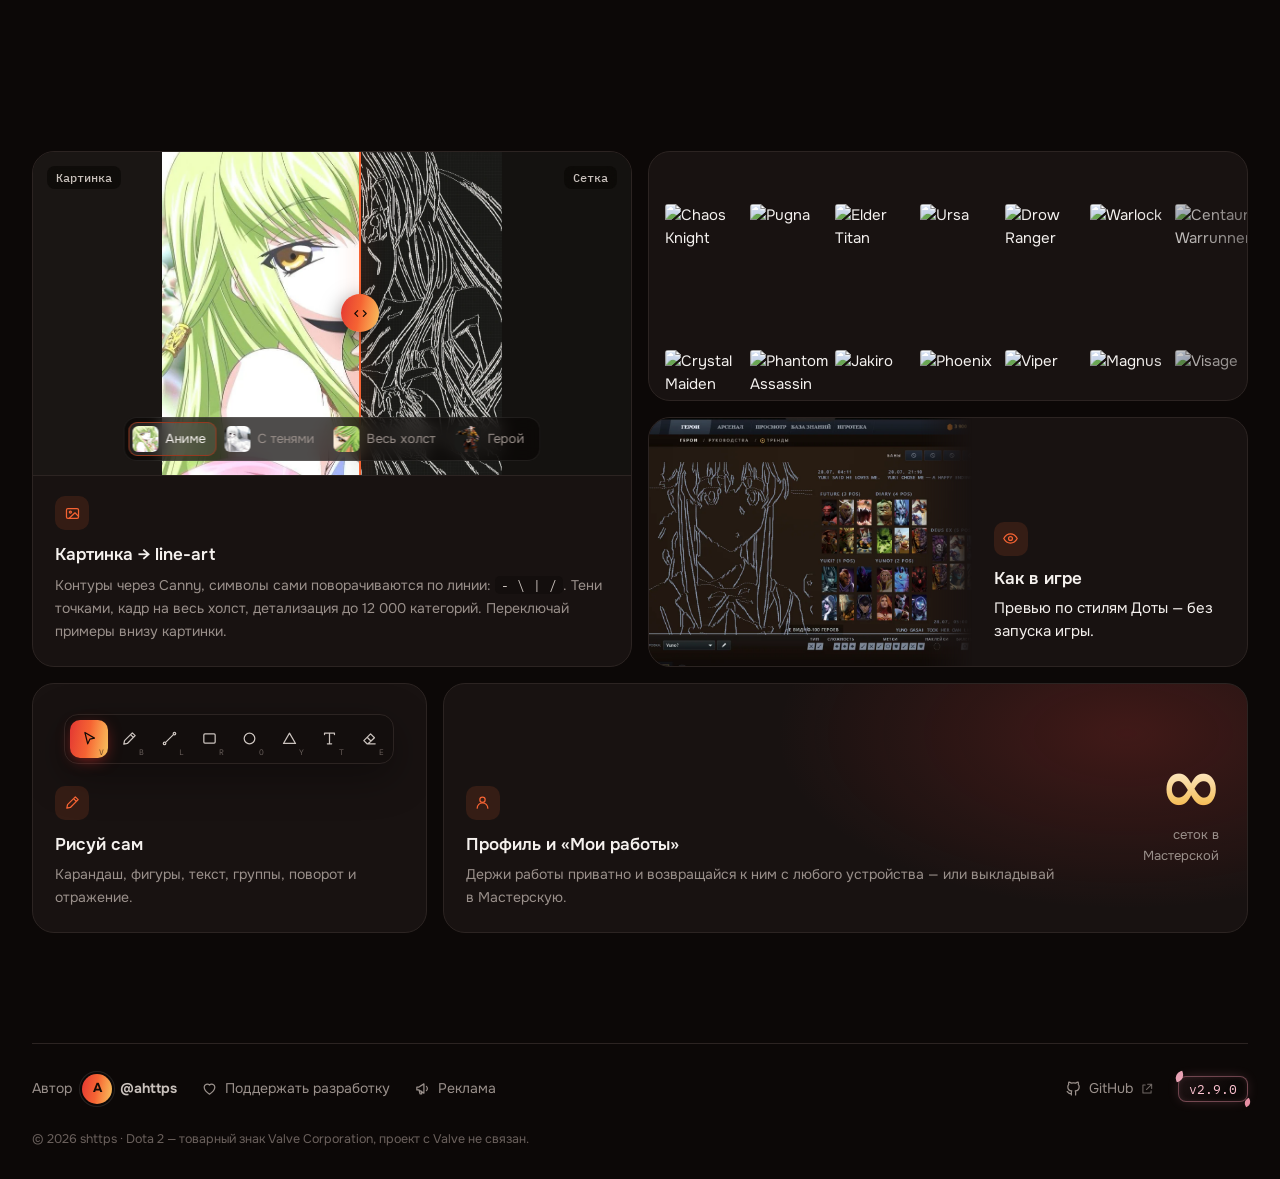
==== commit a06d7835: "Гайды: тёмная тема читалки по умолчанию и эффект плиток как в Мастерской - Читалка открывается в тём" ====
--- a/index.html
+++ b/index.html
@@ -206,6 +206,6 @@
 <script src="braille-arts.js?v=1"></script>
 <script src="achievements.js?v=2"></script>
 <script src="guides-data.js?v=1"></script>
-<script src="site.js?v=80"></script>
+<script src="site.js?v=81"></script>
 </body>
 </html>
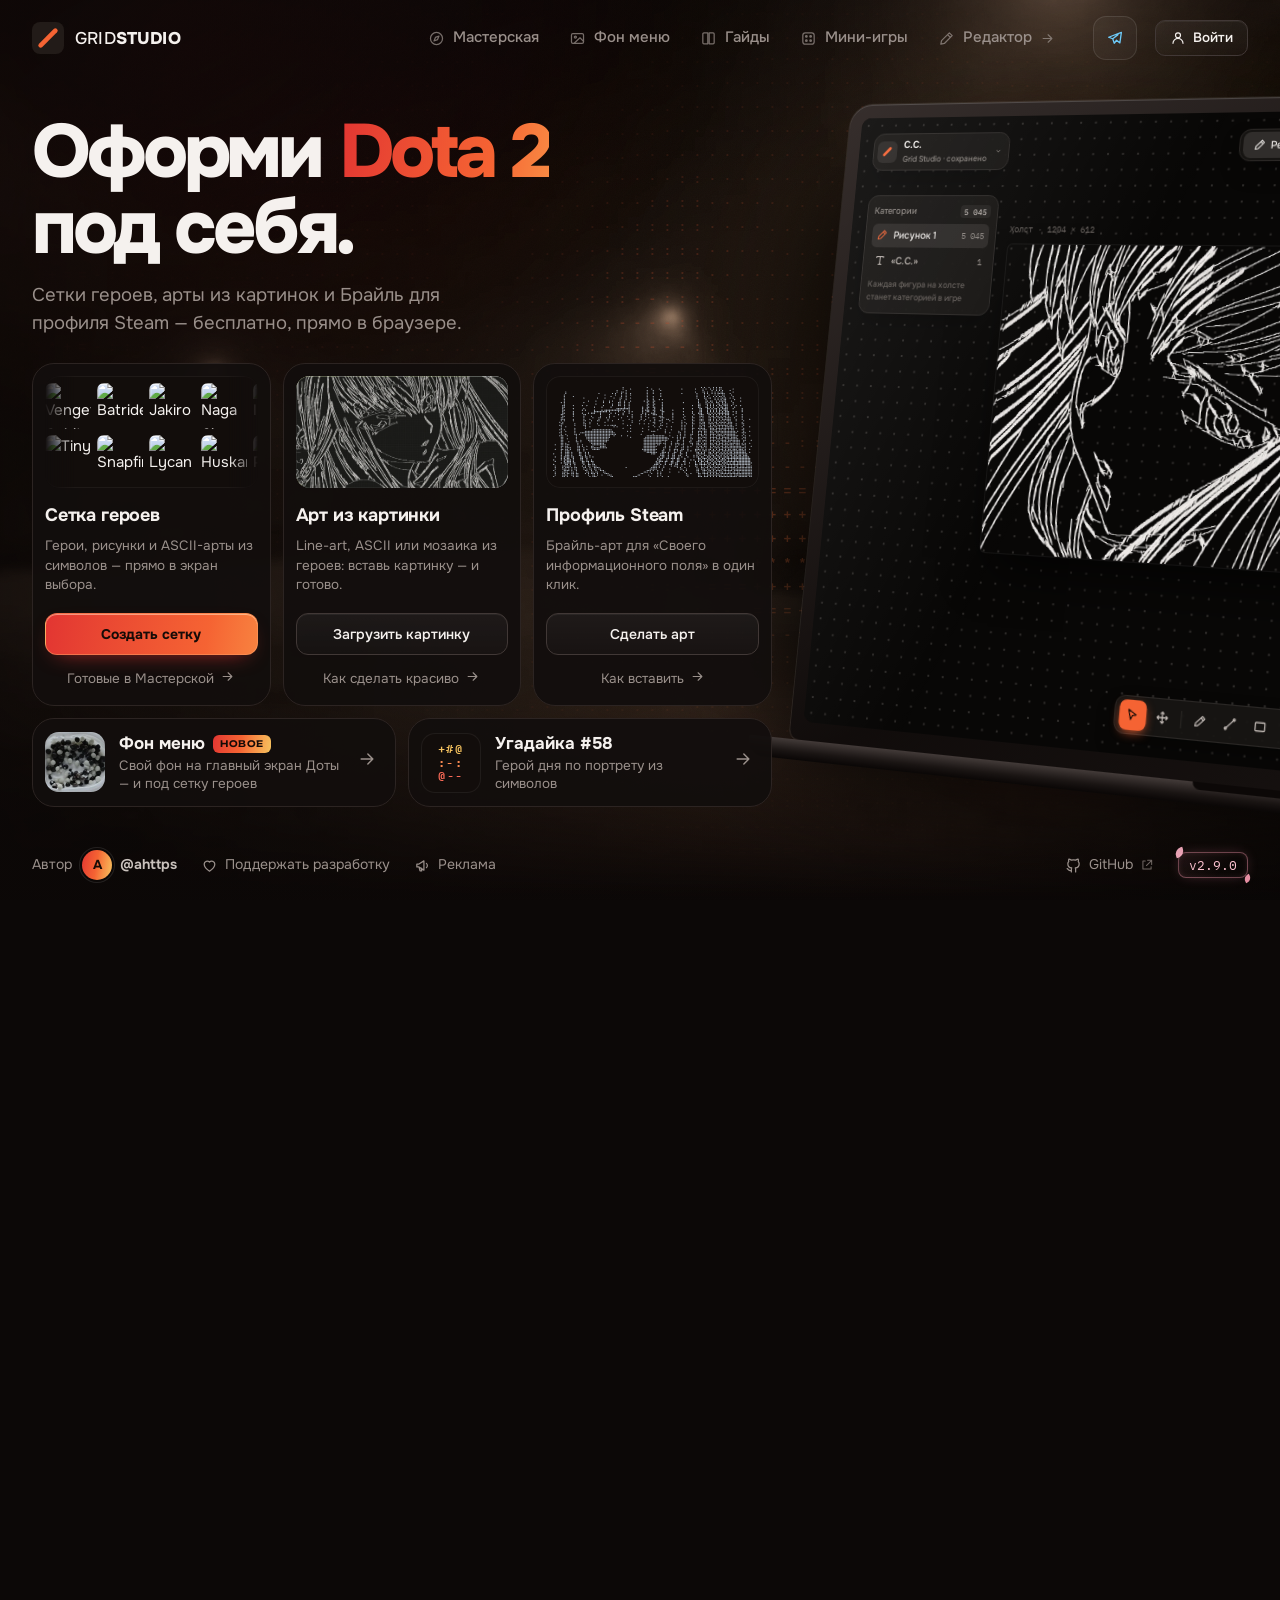
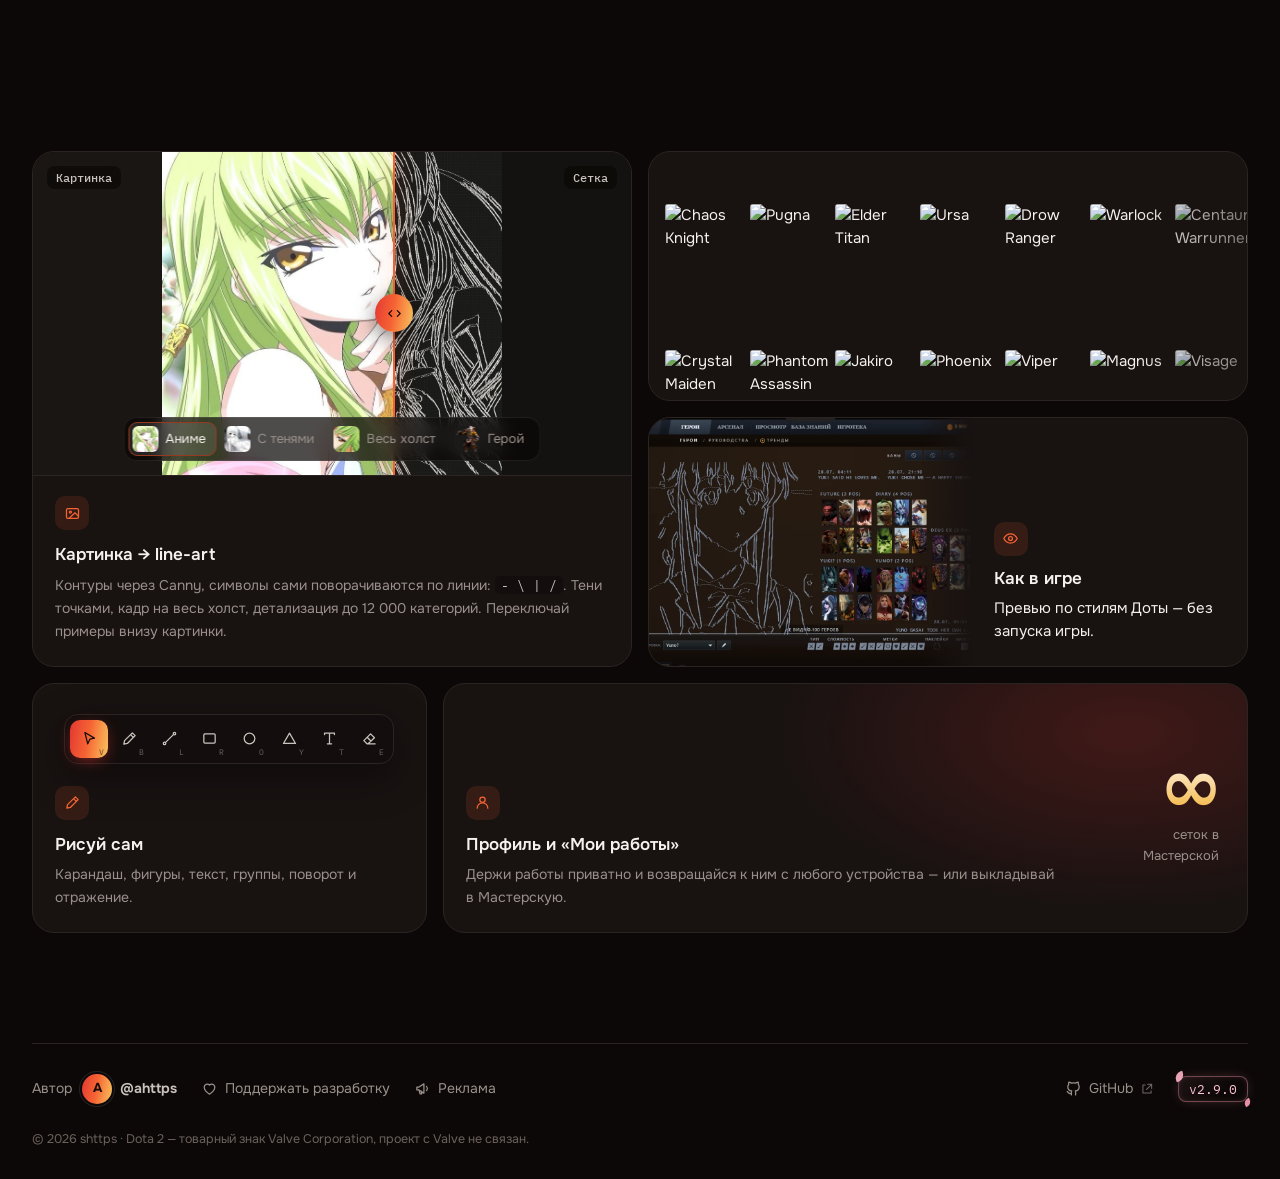
==== commit 17cfdf11: "Гайды: тёмный редактор и анимации переключателей; поздравление с огоньком - Редактор и читалка гайдо" ====
--- a/index.html
+++ b/index.html
@@ -14,7 +14,7 @@
 <link rel="preload" href="docs/hero-art.webp" as="image" fetchpriority="high">
 <link rel="preconnect" href="https://fonts.googleapis.com">
 <link rel="stylesheet" href="https://fonts.googleapis.com/css2?family=Onest:wght@400;500;600;700;800&family=IBM+Plex+Mono:wght@400;500;600;700&family=Unbounded:wght@500;600;700&display=swap">
-<link rel="stylesheet" href="site.css?v=65">
+<link rel="stylesheet" href="site.css?v=66">
 </head>
 <body data-page="home">
 
@@ -206,6 +206,6 @@
 <script src="braille-arts.js?v=1"></script>
 <script src="achievements.js?v=2"></script>
 <script src="guides-data.js?v=1"></script>
-<script src="site.js?v=81"></script>
+<script src="site.js?v=82"></script>
 </body>
 </html>
--- a/site.css
+++ b/site.css
@@ -1658,3 +1658,34 @@
 @keyframes bpubDraw { from { stroke-dashoffset: 1; } }
 @keyframes bpubWave { from { transform: scale(1); opacity: .9; } to { transform: scale(2.1); opacity: 0; } }
 @keyframes bpubZoom { from { transform: scale(1.12); } }
+
+/* ---------- поздравление с огоньком: раз в день, когда серия обновилась ---------- */
+.modal.sheet:has(.sk-congrats) { width: min(420px, 100%); overflow: hidden; }
+.sk-congrats { padding-top: 26px; }
+.sk-congrats::before { content: ""; position: absolute; inset: -40% -20% auto; height: 340px; z-index: -1; background: radial-gradient(closest-side, color-mix(in oklab, var(--glow) 32%, transparent), transparent); animation: skcAura 3s ease-in-out .4s infinite alternate both; pointer-events: none; }
+@keyframes skcAura { from { opacity: .55; transform: scale(.92); } to { opacity: 1; transform: scale(1.06); } }
+.skc-stage { position: relative; display: grid; place-items: center; width: 220px; height: 180px; }
+.skc-stage .sk-fire { animation: skcIgnite 1s var(--spring) .1s both; }
+@keyframes skcIgnite { 0% { transform: scale(.2) translateY(30px); opacity: 0; filter: brightness(2.5); } 55% { transform: scale(1.12); opacity: 1; } 100% { transform: none; filter: none; } }
+.skc-ring { position: absolute; left: 50%; top: 58%; width: 60px; height: 60px; margin: -30px 0 0 -30px; border-radius: 50%; border: 2px solid var(--f2); box-shadow: 0 0 18px var(--glow), inset 0 0 12px var(--glow); opacity: 0; animation: skcRing 1.1s cubic-bezier(.2, .8, .2, 1) .55s both; }
+.skc-ring.r2 { border-color: var(--f1); animation-delay: .72s; animation-duration: 1.3s; }
+@keyframes skcRing { 0% { transform: scale(.3); opacity: .95; } 100% { transform: scale(4.2); opacity: 0; } }
+.skc-sparks { position: absolute; left: 50%; top: 58%; width: 0; height: 0; }
+.skc-sparks i { position: absolute; left: 0; top: 0; width: var(--sz); height: var(--sz); margin: calc(var(--sz) / -2); border-radius: 50%; background: var(--f2); box-shadow: 0 0 8px var(--f1), 0 0 2px #fff; opacity: 0; animation: skcSpark 1.2s cubic-bezier(.15, .7, .3, 1) var(--dl) both; }
+@keyframes skcSpark { 0% { transform: translate(0, 0) scale(1.4); opacity: 1; } 70% { opacity: 1; } 100% { transform: translate(var(--tx), calc(var(--ty) + 40px)) scale(.2); opacity: 0; } }
+.skc-kicker { margin-top: 2px; color: var(--f2); font: 700 12px var(--disp); letter-spacing: .1em; text-transform: uppercase; text-shadow: 0 0 18px var(--glow); animation: rise .6s var(--ease) .5s both; }
+.skc-num { animation-delay: .6s; }
+.skc-roll { display: inline-flex; flex-direction: column; height: 1em; overflow: hidden; vertical-align: top; }
+.skc-num:has(.skc-roll) { background: none; }
+.skc-roll span { display: block; line-height: 1; background: linear-gradient(180deg, #fff 20%, var(--f2) 60%, var(--f1)); -webkit-background-clip: text; background-clip: text; color: transparent; animation: skcRoll .7s var(--spring) 1.15s both; }
+@keyframes skcRoll { from { transform: translateY(0); } to { transform: translateY(-100%); } }
+.sk-congrats .sk-label { animation-delay: .68s; }
+.sk-congrats .sk-tier { animation-delay: .74s; }
+.skc-up { animation: rise .6s var(--ease) .74s both, skcPulse 1.6s ease-in-out 1.6s 3; }
+@keyframes skcPulse { 50% { box-shadow: inset 0 0 0 1px var(--glow), 0 0 22px color-mix(in oklab, var(--glow) 60%, transparent); } }
+.sk-congrats .sk-msg { animation-delay: .8s; }
+.sk-congrats .skc-today i { animation: skcDay .8s var(--spring) 1.5s both; }
+@keyframes skcDay { 0% { transform: scale(0); filter: brightness(3); } 60% { transform: scale(1.35); } 100% { transform: none; filter: none; } }
+.skc-actions { display: flex; gap: 8px; width: 100%; margin-top: 10px; animation: rise .6s var(--ease) .95s both; }
+.skc-actions .btn { flex: 1; }
+@media (prefers-reduced-motion: reduce) { .skc-ring, .skc-sparks { display: none; } }
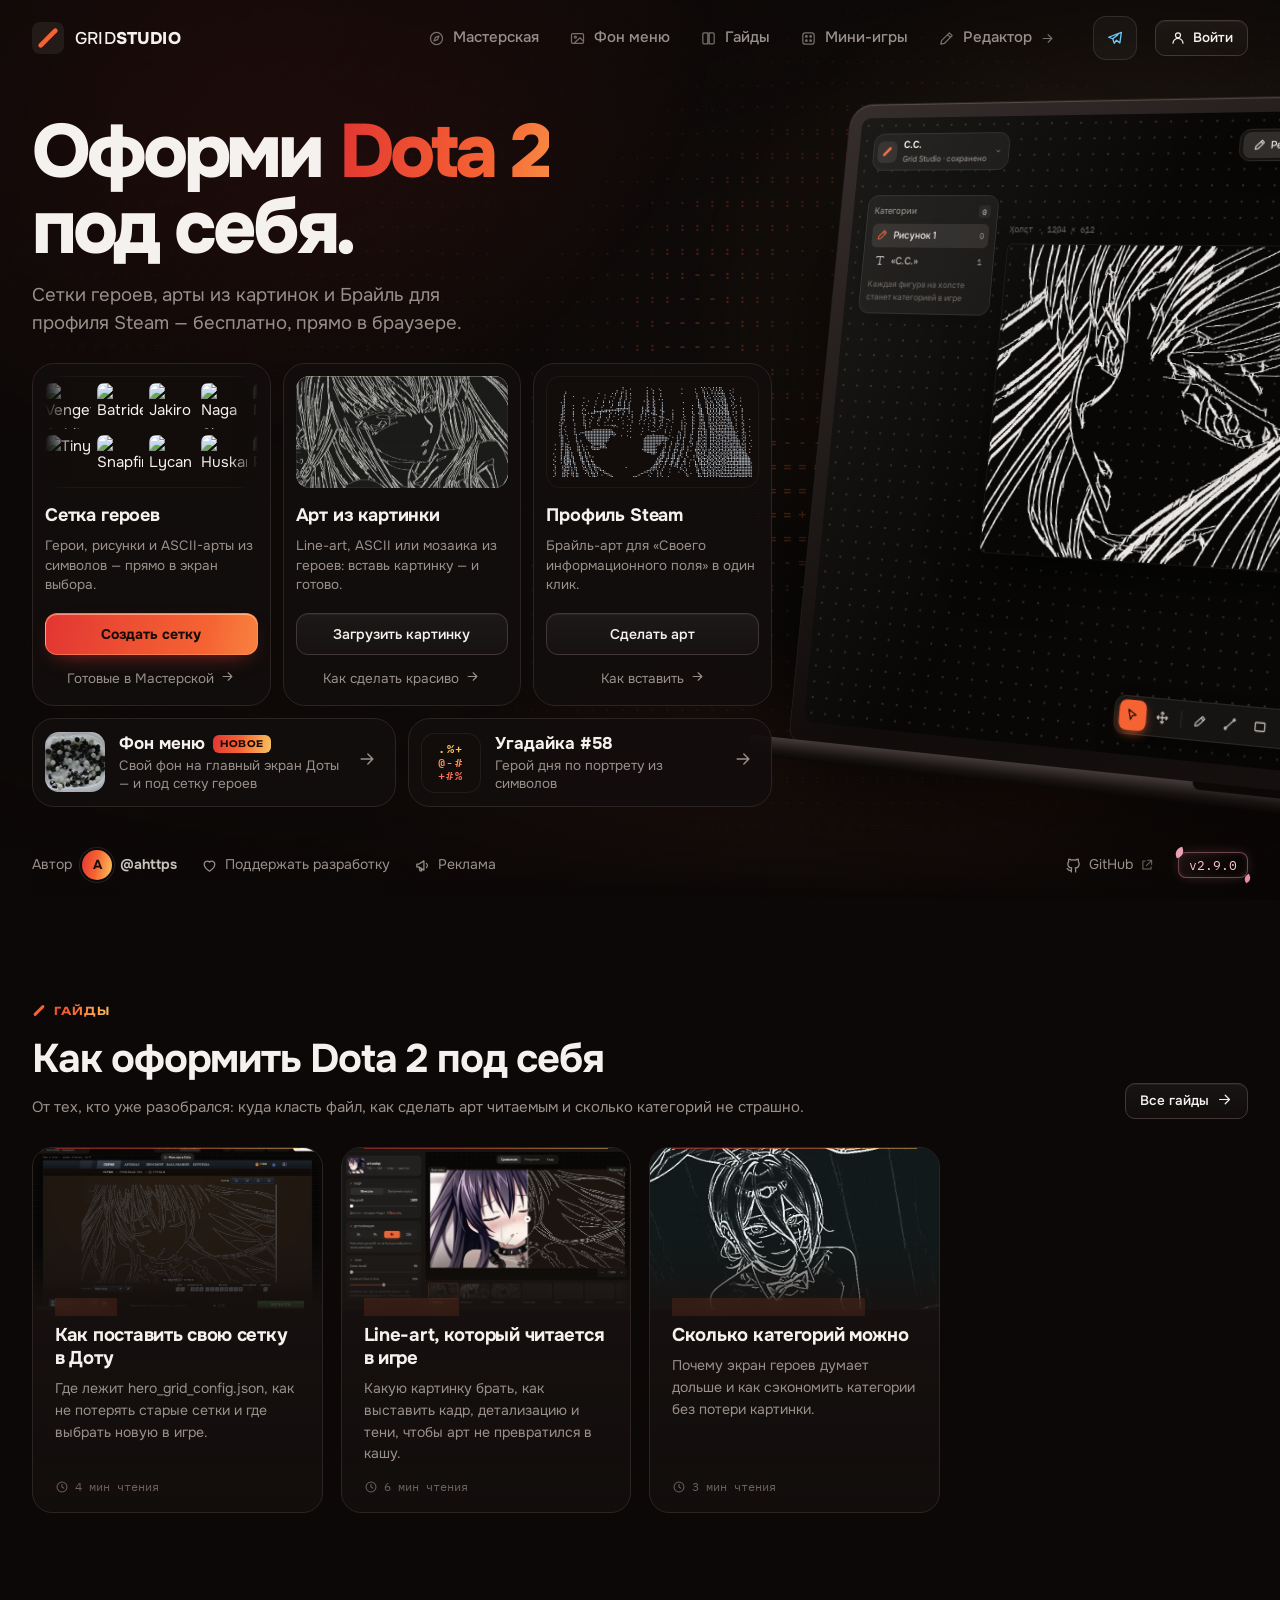
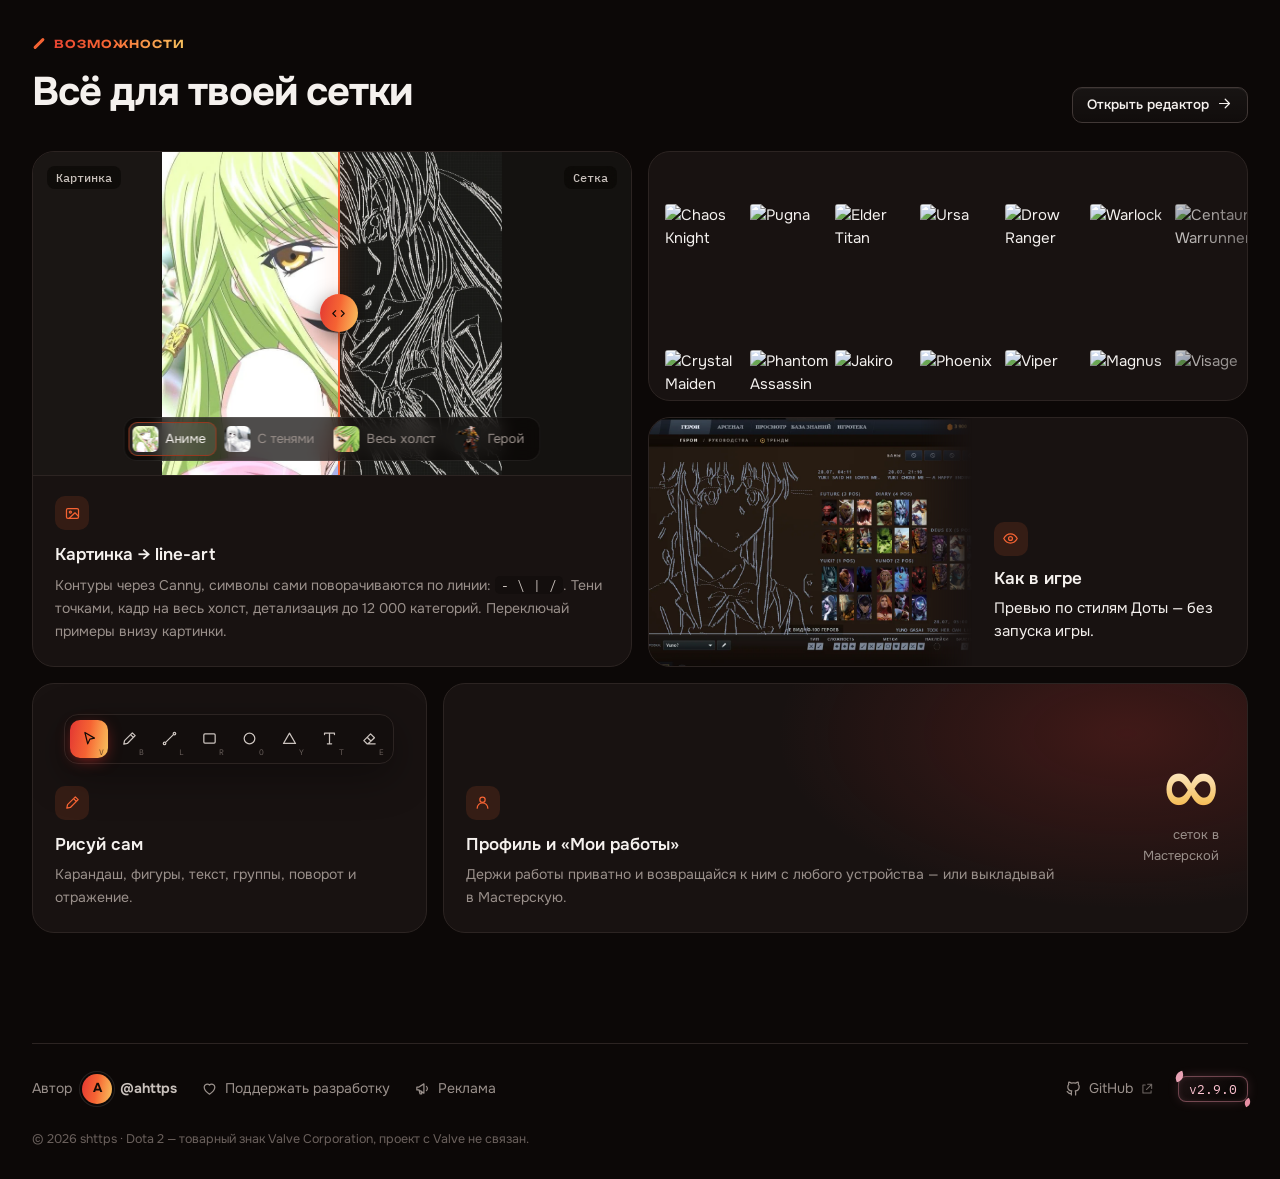
==== commit c5f98031: "Главная: убран зимний туман, фон «На главную» больше не подменяется - Удалён встроенный запасной рол" ====
--- a/index.html
+++ b/index.html
@@ -14,15 +14,15 @@
 <link rel="preload" href="docs/hero-art.webp" as="image" fetchpriority="high">
 <link rel="preconnect" href="https://fonts.googleapis.com">
 <link rel="stylesheet" href="https://fonts.googleapis.com/css2?family=Onest:wght@400;500;600;700;800&family=IBM+Plex+Mono:wght@400;500;600;700&family=Unbounded:wght@500;600;700&display=swap">
-<link rel="stylesheet" href="site.css?v=66">
+<link rel="stylesheet" href="site.css?v=67">
 </head>
 <body data-page="home">
 
 <!-- первый экран: слева заголовок и разделы сайта, справа — редактор на наклонённом ноутбуке -->
 <section class="landing" id="hero">
-  <!-- фон: видео (фон из Мастерской «На главную» или туман), цветные сполохи темы, поле ASCII-символов, которое переливается волнами и светится у курсора, зерно, виньетка -->
+  <!-- фон: фон из Мастерской «На главную» (если админ его отметил), цветные сполохи темы, поле ASCII-символов, которое переливается волнами и светится у курсора, зерно, виньетка -->
   <div class="hero-bg" aria-hidden="true">
-    <div class="bg-media" id="heroMedia"><video src="docs/hero-bg.webm" poster="docs/hero-bg.webp" muted loop playsinline preload="none"></video></div>
+    <div class="bg-media" id="heroMedia"></div>
     <div class="aurora au-1"></div><div class="aurora au-2"></div><div class="aurora au-3"></div>
     <canvas class="bg-glyphs" id="bgGlyphs"></canvas>
     <div class="bg-grain"></div>
@@ -206,6 +206,6 @@
 <script src="braille-arts.js?v=1"></script>
 <script src="achievements.js?v=2"></script>
 <script src="guides-data.js?v=1"></script>
-<script src="site.js?v=82"></script>
+<script src="site.js?v=83"></script>
 </body>
 </html>
--- a/site.css
+++ b/site.css
@@ -145,7 +145,7 @@
 @keyframes auA { to { transform: translate(160px, 110px) scale(1.18); } }
 @keyframes auB { to { transform: translate(-140px, 160px) scale(1.25); } }
 @keyframes auC { to { transform: translate(-180px, -60px) scale(1.1); } }
-/* видео под всем фоном: фон из Мастерской «На главную» или туман (docs/hero-bg.webm). Любой ролик
+/* под всем фоном — фон из Мастерской «На главную», если он есть. Любой ролик
    тонируется под тему — тёплый графит, приглушено, слева темнее, чтобы заголовок читался. */
 .bg-media { position: absolute; inset: 0; background: var(--bg); }
 .bg-media > video, .bg-media > img { position: absolute; inset: 0; width: 100%; height: 100%; object-fit: cover; opacity: 0; transition: opacity 1.6s var(--ease);
@@ -157,10 +157,11 @@
 .bg-media::after { content: ""; position: absolute; z-index: 2; inset: 0;
   background: linear-gradient(90deg, oklch(0.14 0.008 var(--h) / .78) 0%, oklch(0.14 0.008 var(--h) / .35) 45%, transparent 75%),
     linear-gradient(180deg, oklch(0.14 0.008 var(--h) / .5) 0%, transparent 22%); }
-/* сполохи над видео — тише, иначе красный забивает картинку */
-.bg-media ~ .au-1 { opacity: .18; }
-.bg-media ~ .au-2 { opacity: .1; }
-.bg-media ~ .au-3 { opacity: .12; }
+/* сполохи над фоном — тише, иначе красный забивает картинку; пока фона нет — обычной яркости */
+.au-1, .au-2, .au-3 { transition: opacity 1.6s var(--ease); }
+.bg-media.has ~ .au-1 { opacity: .18; }
+.bg-media.has ~ .au-2 { opacity: .1; }
+.bg-media.has ~ .au-3 { opacity: .12; }
 .hero-credit { position: absolute; z-index: 4; right: 24px; top: calc(var(--nav-h) + 6px); display: flex; align-items: center; gap: 6px; max-width: min(360px, 60vw); padding: 5px 11px; border-radius: 99px; background: oklch(0.14 0.008 var(--h) / .6); border: 1px solid oklch(1 0 0 / .07); color: var(--muted); font-size: 12px; text-decoration: none; backdrop-filter: blur(8px); animation: fade .6s var(--ease) both; transition: color .2s, border-color .2s; }
 .hero-credit span { overflow: hidden; text-overflow: ellipsis; white-space: nowrap; }
 .hero-credit .i { width: 14px; height: 14px; }
